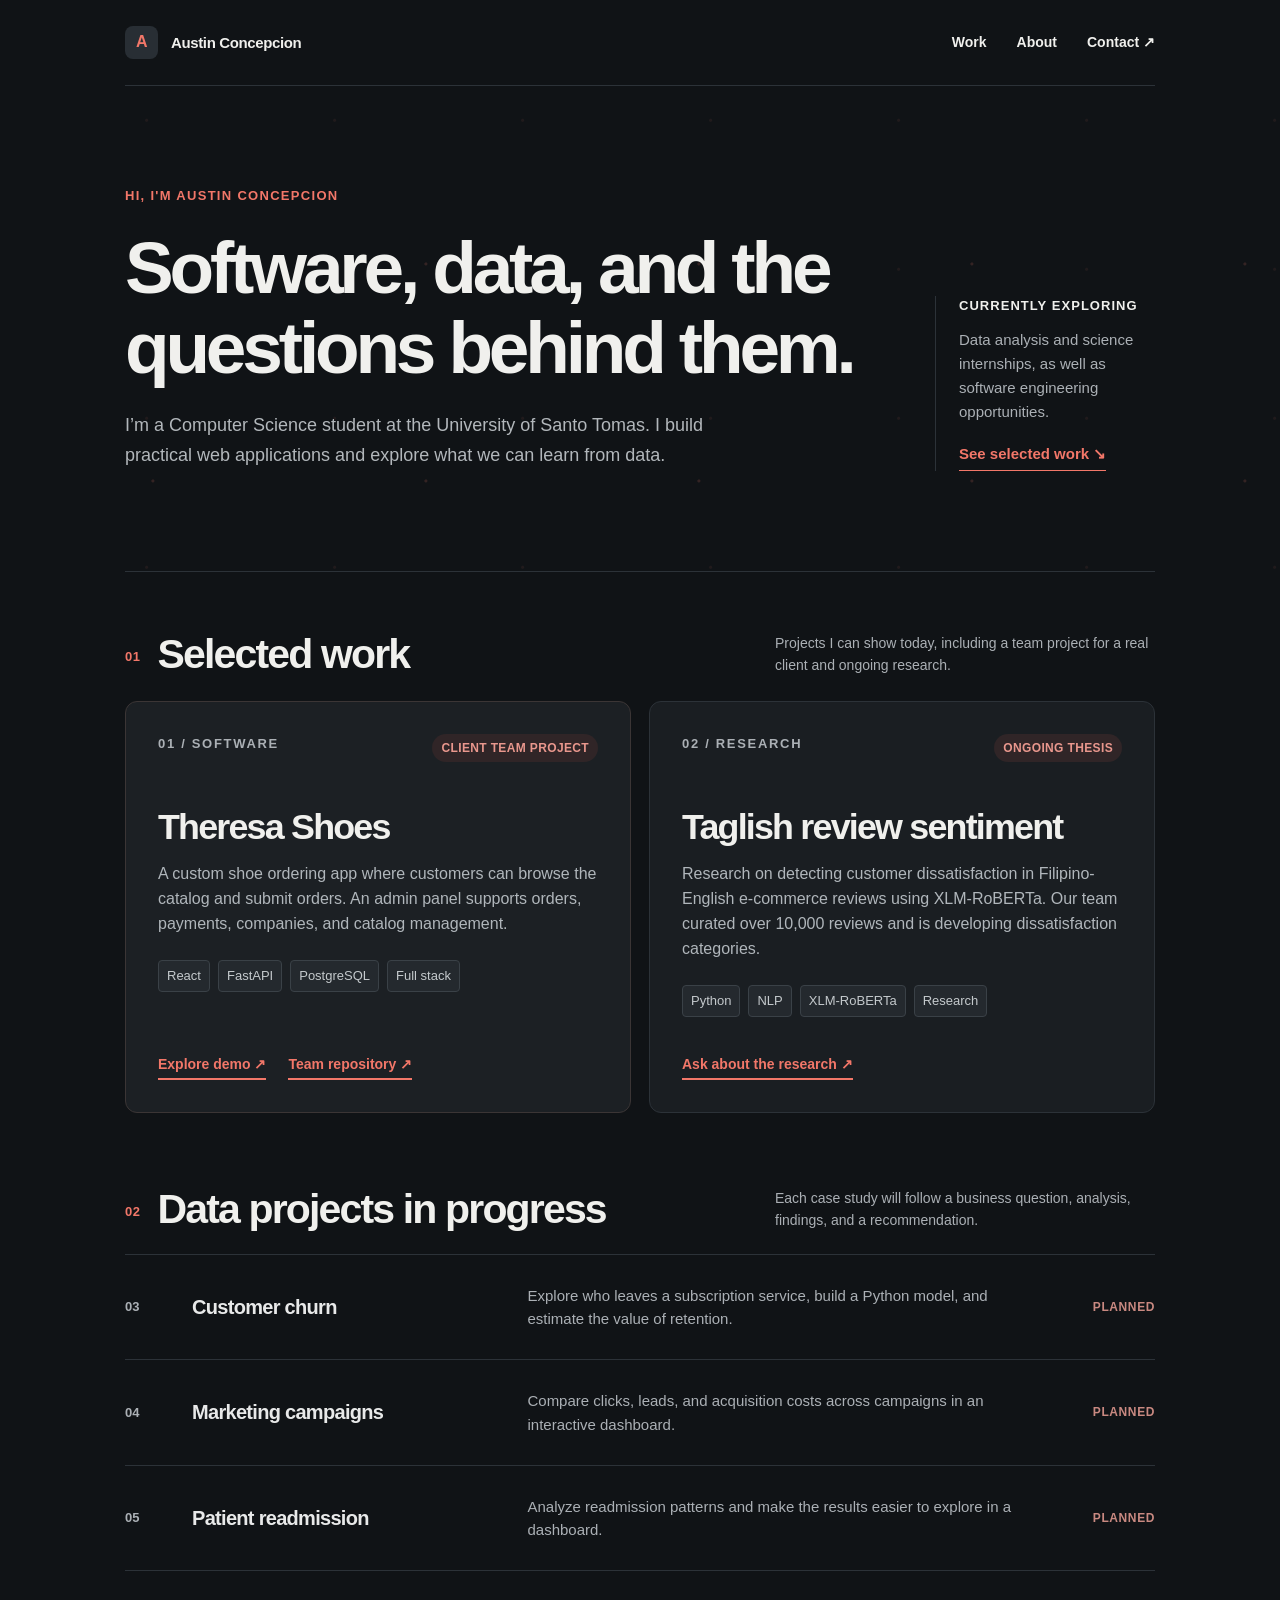
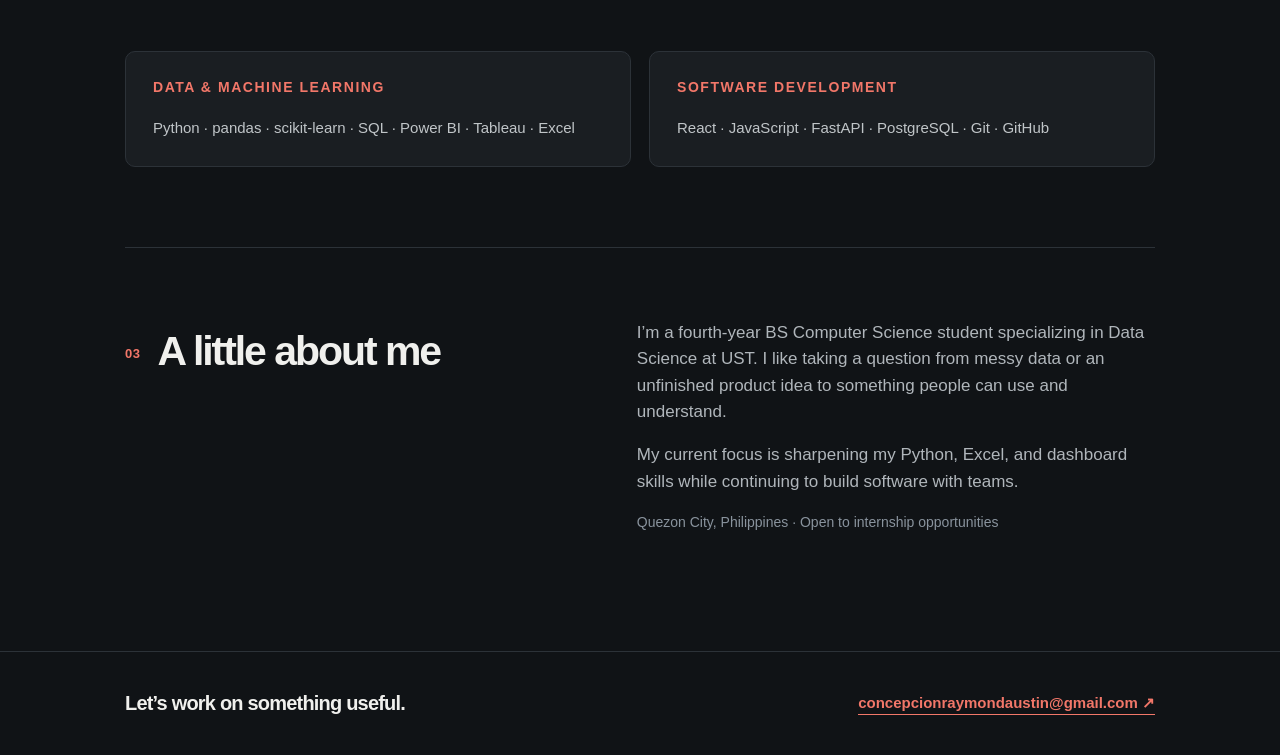
==== index.html @ d46bc43e "Add files via upload" ====
<!doctype html>
<html lang="en">
<head>
  <meta charset="utf-8">
  <meta name="viewport" content="width=device-width, initial-scale=1">
  <meta name="theme-color" content="#101316">
  <meta name="description" content="Austin Concepcion's portfolio: software engineering, machine learning, and data analysis projects.">
  <title>Austin Concepcion — Software & Data Portfolio</title>
  <link rel="icon" type="image/svg+xml" href="data:image/svg+xml,%3Csvg xmlns='http://www.w3.org/2000/svg' viewBox='0 0 64 64'%3E%3Crect width='64' height='64' rx='12' fill='%23101316'/%3E%3Ctext x='32' y='44' text-anchor='middle' font-family='Arial' font-size='37' font-weight='bold' fill='%23f27769'%3EA%3C/text%3E%3C/svg%3E">
  <style>
    :root{color-scheme:dark;--ink:#f0f0ed;--sub:#abb0b5;--line:#2c3238;--paper:#101316;--white:#1a1e22;--lime:#f27769;--blue:#f27769}
    *{box-sizing:border-box}
    html{scroll-behavior:smooth}
    body{margin:0;background:var(--paper);color:var(--ink);font:16px/1.55 Arial,Helvetica,sans-serif}
    a{color:inherit;text-decoration:none}
    a:focus-visible{outline:3px solid var(--blue);outline-offset:4px;border-radius:2px}
    .wrap{width:min(1030px,calc(100% - 48px));margin:auto}
    .nav{height:86px;display:flex;align-items:center;justify-content:space-between;gap:20px;border-bottom:1px solid var(--line)}
    .brand{display:flex;align-items:center;gap:13px;font-size:15px;font-weight:800;letter-spacing:-.025em}
    .mark{width:33px;height:33px;background:#282e34;color:var(--lime);display:grid;place-items:center;border-radius:8px;font-weight:800;font-size:16px}
    .navlinks{display:flex;align-items:center;gap:30px;font-size:14px;font-weight:700}
    .navlinks a:hover,.text-link:hover{color:var(--blue)}
    .hero{background:radial-gradient(circle at 78% 23%,rgba(242,119,105,.075) 0 1px,transparent 2px),radial-gradient(circle at 56% 82%,rgba(242,119,105,.16) 0 1px,transparent 2px),var(--paper);background-size:188px 149px,273px 217px,auto;color:var(--ink);overflow:hidden}
    .hero-grid{min-height:440px;padding:100px 0 100px;display:grid;grid-template-columns:minmax(0,1.6fr) minmax(220px,.4fr);align-items:end;gap:40px}
    .eyebrow{color:var(--blue);font-size:13px;font-weight:800;letter-spacing:.10em;text-transform:uppercase}
    h1{font-size:clamp(44px,6vw,73px);line-height:1.09;letter-spacing:-.057em;margin:22px 0 24px;max-width:780px}
    .hero p{color:#b2b7bb;max-width:620px;font-size:18px;line-height:1.65;margin:0}
    .hero-aside{border-left:1px solid var(--line);padding-left:23px;color:var(--sub);font-size:15px}
    .hero-aside strong{display:block;color:var(--ink);font-size:13px;text-transform:uppercase;letter-spacing:.08em;margin-bottom:12px}
    .hero-aside p{font-size:15px;line-height:1.6;color:var(--sub)}
    .hero-aside a{display:inline-block;margin-top:18px;padding-bottom:4px;border-bottom:1px solid var(--blue);color:var(--blue);font-weight:700}
    main{padding:60px 0 100px;border-top:1px solid var(--line)}
    .section-head{display:flex;justify-content:space-between;align-items:end;gap:24px;margin:0 0 24px}
    .section-head h2{font-size:clamp(29px,3.4vw,41px);letter-spacing:-.045em;line-height:1.1;margin:0}
    .section-head p{font-size:14px;color:var(--sub);margin:0;max-width:380px}
    .work-grid{display:grid;grid-template-columns:1fr 1fr;gap:18px}
    .card{background:var(--white);border:1px solid var(--line);border-radius:12px;padding:32px;display:flex;flex-direction:column;min-height:412px;transition:transform .2s ease,border-color .2s ease,box-shadow .2s ease}
    .card:hover{transform:translateY(-3px);border-color:#705052;box-shadow:0 15px 32px rgba(0,0,0,.18)}
    .card-top{display:flex;justify-content:space-between;align-items:start;gap:20px}
    .number{font-size:13px;color:var(--sub);font-weight:800;letter-spacing:.13em}
    .badge{font-size:12px;line-height:1.2;font-weight:700;letter-spacing:.03em;text-transform:uppercase;background:#302527;color:#e9978d;padding:7px 9px;border-radius:20px}
    .card h3{font-size:clamp(25px,2.8vw,37px);letter-spacing:-.05em;line-height:1.15;margin:45px 0 14px}
    .card p{color:#b0b6bb;margin:0;max-width:440px}
    .tags{display:flex;flex-wrap:wrap;gap:8px;margin:23px 0 29px}
    .tags span{font-size:13px;color:#c4c9cc;border:1px solid #3a4147;background:#24292e;border-radius:4px;padding:5px 8px}
    .actions{display:flex;gap:22px;flex-wrap:wrap;margin-top:auto;font-size:14px;font-weight:800}
    .actions a{border-bottom:2px solid var(--lime);color:var(--lime);padding-bottom:2px}
    .actions a:hover{color:var(--blue);border-color:var(--blue)}
    .card--feature{background:#1c2024;border-color:#3b3535}
    .card--feature p{color:#b0b6bb}.card--feature .badge{background:#302527;color:#e9978d}.card--feature .tags span{border-color:#3a4147;color:#c4c9cc}
    .pipeline{margin-top:74px}
    .pipeline .section-head{margin-bottom:22px}
    .pipeline-list{border-top:1px solid var(--line)}
    .pipeline-item{display:grid;grid-template-columns:45px minmax(200px,1fr) minmax(250px,1.6fr) 104px;gap:22px;align-items:center;padding:29px 0;border-bottom:1px solid var(--line)}
    .pipeline-item .idx{font-size:13px;color:var(--sub);font-weight:800}
    .pipeline-item h3{margin:0;font-size:20px;line-height:1.25;letter-spacing:-.035em}
    .pipeline-item p{margin:0;color:var(--sub);font-size:15px}
    .status{font-size:12px;letter-spacing:.05em;text-transform:uppercase;font-weight:800;color:#586374;text-align:right}
    .about{display:grid;grid-template-columns:1fr 1.2fr;gap:80px;padding:72px 0 0;margin-top:80px;border-top:1px solid var(--line)}
    .about h2{font-size:clamp(29px,3.4vw,41px);letter-spacing:-.05em;margin:0}
    .about p{margin:0 0 17px;color:#b0b6bb;font-size:17px}
    .about .minor{font-size:14px;color:#89939d}
    footer{background:var(--paper);color:var(--ink);padding:36px 0;border-top:1px solid var(--line)}
    .foot{display:flex;align-items:center;justify-content:space-between;gap:20px}
    .foot strong{font-size:20px;letter-spacing:-.04em}
    .foot a{color:var(--blue);font-size:15px;font-weight:700;border-bottom:1px solid currentColor}
    .section-head h2::before,.about h2::before{content:attr(data-number);display:inline-block;vertical-align:middle;margin-right:17px;color:var(--lime);font-size:13px;font-weight:800;letter-spacing:.04em}
    .pipeline-item h3{color:#e8e9e9}
    .status{color:#c98981}
    .skill-bands{display:grid;grid-template-columns:1fr 1fr;gap:18px;margin-top:80px}
    .skill-band{border:1px solid var(--line);background:var(--white);border-radius:10px;padding:25px 27px}
    .skill-band h3{font-size:14px;text-transform:uppercase;letter-spacing:.11em;color:var(--lime);margin:0 0 15px}
    .skill-band p{color:#c0c5c8;font-size:15px;line-height:1.8;margin:0}
    @media(max-width:780px){.hero-grid{grid-template-columns:1fr;gap:34px;padding:53px 0}.hero-aside{max-width:480px}.work-grid,.skill-bands{grid-template-columns:1fr}.card{min-height:330px}.pipeline-item{grid-template-columns:35px 1fr;gap:8px 13px}.pipeline-item p{grid-column:2}.status{grid-column:2;text-align:left;margin-top:5px}.about{grid-template-columns:1fr;gap:24px}.section-head{align-items:start;flex-direction:column;gap:8px}}
    @media(max-width:520px){.wrap{width:calc(100% - 32px)}.nav{height:68px}.navlinks{gap:15px}.navlinks a{font-size:13px}.navlinks a:first-child{display:none}.hero-grid{min-height:auto;padding:47px 0 55px}h1{font-size:clamp(43px,11vw,62px);margin:20px 0}.hero p{font-size:16px}.hero-aside{padding-left:15px}.card{padding:23px;min-height:360px}.card h3{margin-top:36px}.foot{align-items:start;flex-direction:column}.pipeline{margin-top:61px}.about{margin-top:57px;padding-top:57px}main{padding-top:57px;padding-bottom:72px}}
    @media(prefers-reduced-motion:reduce){html{scroll-behavior:auto}.card{transition:none}}
  </style>
</head>
<body>
  <header class="wrap nav">
    <a class="brand" href="#top" aria-label="Austin Concepcion, back to top"><span class="mark" aria-hidden="true">A</span> Austin Concepcion</a>
    <nav class="navlinks" aria-label="Main navigation"><a href="#work">Work</a><a href="#about">About</a><a href="mailto:concepcionraymondaustin@gmail.com">Contact ↗</a></nav>
  </header>
  <section class="hero" id="top">
    <div class="wrap hero-grid">
      <div><div class="eyebrow">Hi, I'm Austin Concepcion</div><h1>Software, data, and the questions behind them.</h1><p>I’m a Computer Science student at the University of Santo Tomas. I build practical web applications and explore what we can learn from data.</p></div>
      <div class="hero-aside"><strong>Currently exploring</strong><p>Data analysis and science internships, as well as software engineering opportunities.</p><a href="#work">See selected work ↘</a></div>
    </div>
  </section>
  <main class="wrap">
    <section id="work" aria-labelledby="work-title">
      <div class="section-head"><h2 id="work-title" data-number="01">Selected work</h2><p>Projects I can show today, including a team project for a real client and ongoing research.</p></div>
      <div class="work-grid">
        <article class="card card--feature">
          <div class="card-top"><span class="number">01 / SOFTWARE</span><span class="badge">Client team project</span></div>
          <h3>Theresa Shoes</h3><p>A custom shoe ordering app where customers can browse the catalog and submit orders. An admin panel supports orders, payments, companies, and catalog management.</p>
          <div class="tags"><span>React</span><span>FastAPI</span><span>PostgreSQL</span><span>Full stack</span></div>
          <div class="actions"><a href="https://web-kappa-two-18.vercel.app" target="_blank" rel="noopener noreferrer">Explore demo ↗</a><a href="https://github.com/Kyanqueso/theresa_shoes_app/tree/demo" target="_blank" rel="noopener noreferrer">Team repository ↗</a></div>
        </article>
        <article class="card">
          <div class="card-top"><span class="number">02 / RESEARCH</span><span class="badge">Ongoing thesis</span></div>
          <h3>Taglish review sentiment</h3><p>Research on detecting customer dissatisfaction in Filipino-English e-commerce reviews using XLM-RoBERTa. Our team curated over 10,000 reviews and is developing dissatisfaction categories.</p>
          <div class="tags"><span>Python</span><span>NLP</span><span>XLM-RoBERTa</span><span>Research</span></div>
          <div class="actions"><a href="mailto:concepcionraymondaustin@gmail.com?subject=Taglish%20thesis%20inquiry">Ask about the research ↗</a></div>
        </article>
      </div>
    </section>
    <section class="pipeline" aria-labelledby="pipeline-title">
      <div class="section-head"><h2 id="pipeline-title" data-number="02">Data projects in progress</h2><p>Each case study will follow a business question, analysis, findings, and a recommendation.</p></div>
      <div class="pipeline-list">
        <div class="pipeline-item"><span class="idx">03</span><h3>Customer churn</h3><p>Explore who leaves a subscription service, build a Python model, and estimate the value of retention.</p><span class="status">Planned</span></div>
        <div class="pipeline-item"><span class="idx">04</span><h3>Marketing campaigns</h3><p>Compare clicks, leads, and acquisition costs across campaigns in an interactive dashboard.</p><span class="status">Planned</span></div>
        <div class="pipeline-item"><span class="idx">05</span><h3>Patient readmission</h3><p>Analyze readmission patterns and make the results easier to explore in a dashboard.</p><span class="status">Planned</span></div>
      </div>
    </section>
    <section class="skill-bands" aria-label="Skills"><div class="skill-band"><h3>Data &amp; machine learning</h3><p>Python · pandas · scikit-learn · SQL · Power BI · Tableau · Excel</p></div><div class="skill-band"><h3>Software development</h3><p>React · JavaScript · FastAPI · PostgreSQL · Git · GitHub</p></div></section>
    <section class="about" id="about" aria-labelledby="about-title"><h2 id="about-title" data-number="03">A little about me</h2><div><p>I’m a fourth-year BS Computer Science student specializing in Data Science at UST. I like taking a question from messy data or an unfinished product idea to something people can use and understand.</p><p>My current focus is sharpening my Python, Excel, and dashboard skills while continuing to build software with teams.</p><p class="minor">Quezon City, Philippines · Open to internship opportunities</p></div></section>
  </main>
  <footer><div class="wrap foot"><strong>Let’s work on something useful.</strong><a href="mailto:concepcionraymondaustin@gmail.com">concepcionraymondaustin@gmail.com ↗</a></div></footer>
</body>
</html>
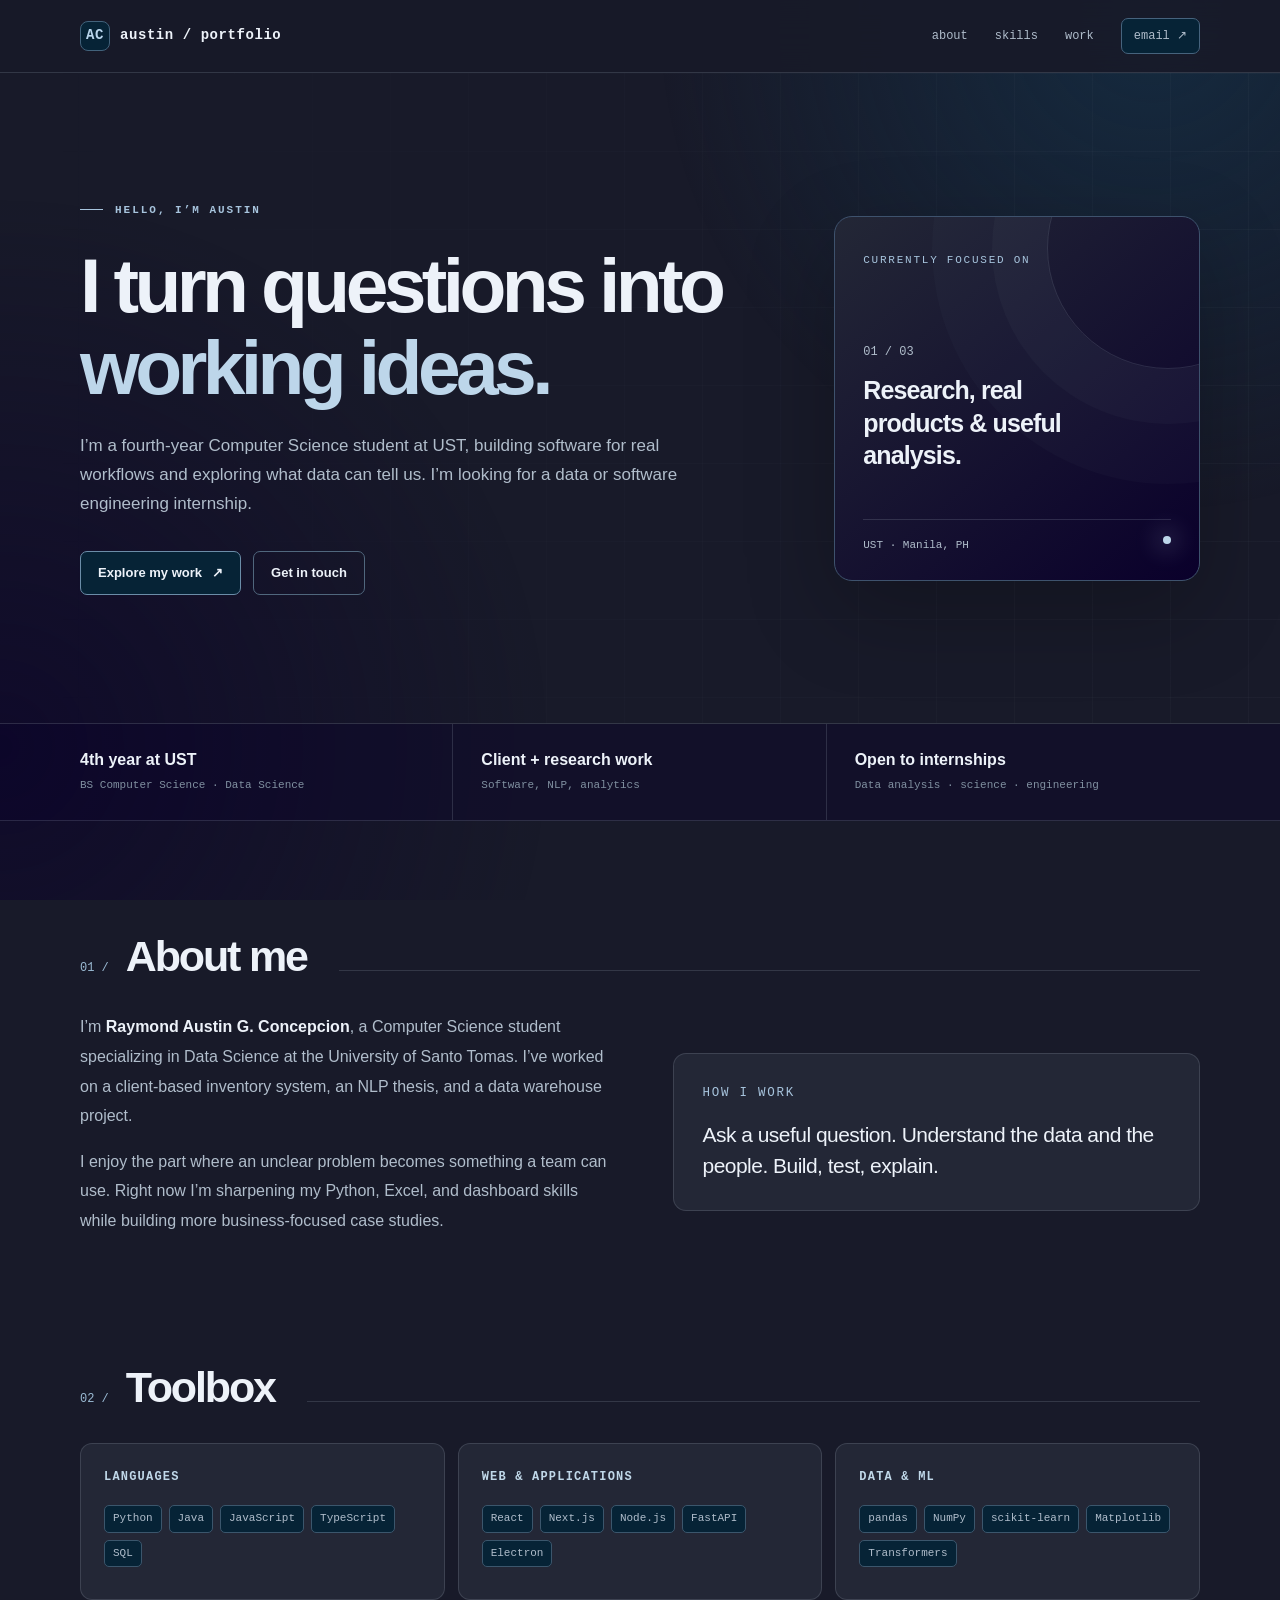
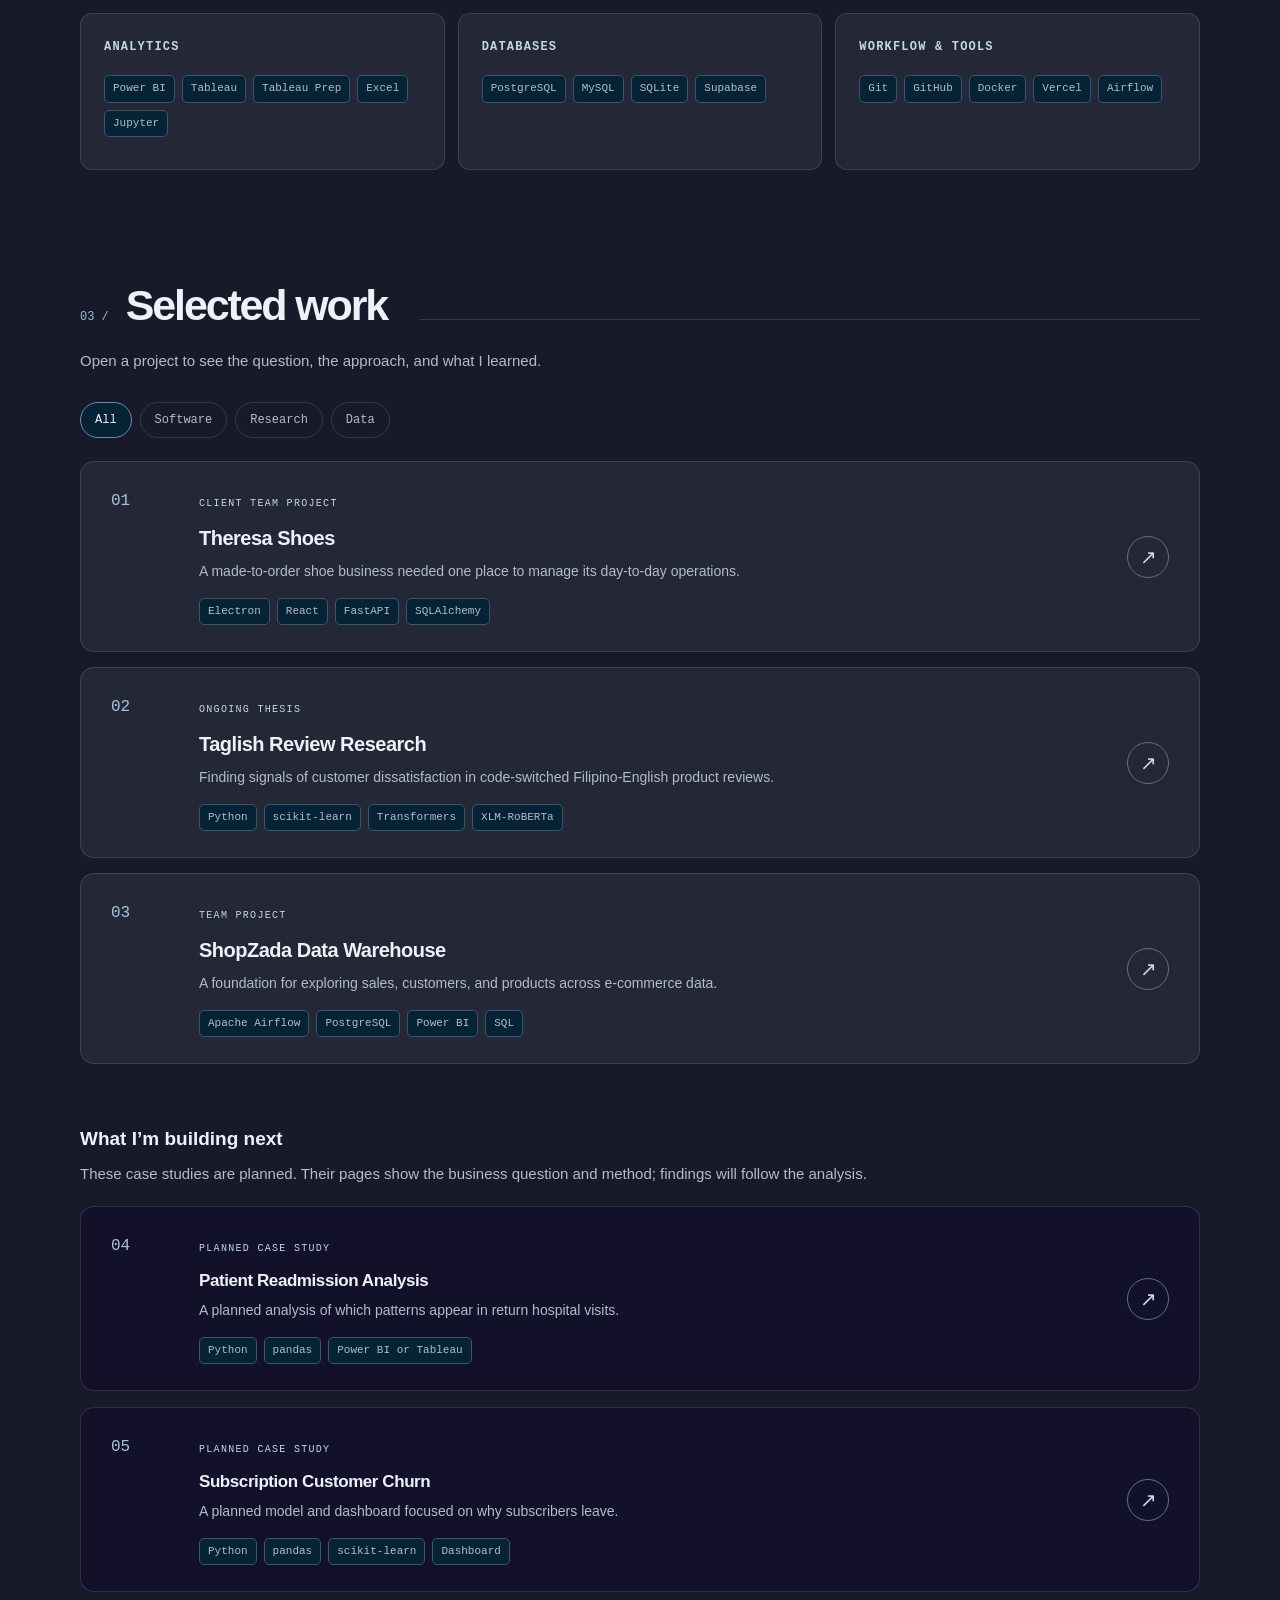
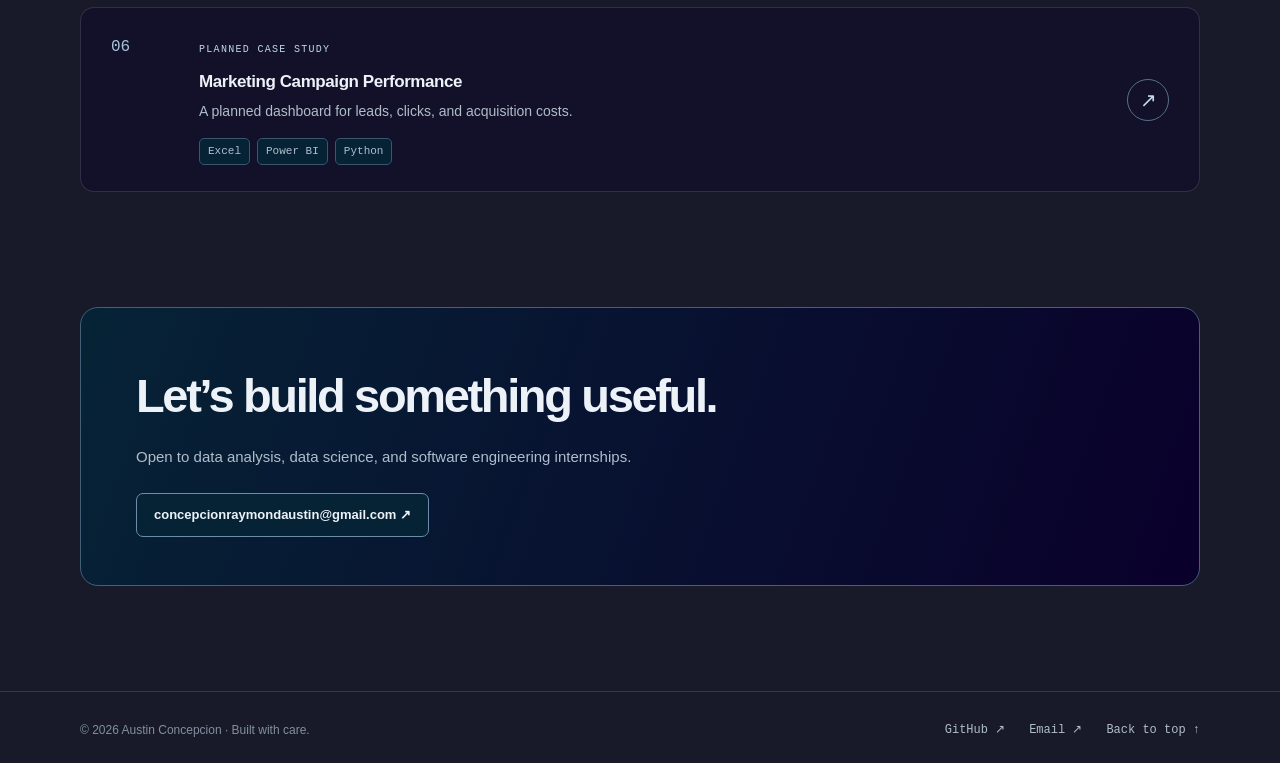
==== commit 337fd635: "Add files via upload Interactive portfolio - added changes" ====
--- a/index.html
+++ b/index.html
@@ -1,121 +1,4 @@
-<!doctype html>
-<html lang="en">
-<head>
-  <meta charset="utf-8">
-  <meta name="viewport" content="width=device-width, initial-scale=1">
-  <meta name="theme-color" content="#101316">
-  <meta name="description" content="Austin Concepcion's portfolio: software engineering, machine learning, and data analysis projects.">
-  <title>Austin Concepcion — Software & Data Portfolio</title>
-  <link rel="icon" type="image/svg+xml" href="data:image/svg+xml,%3Csvg xmlns='http://www.w3.org/2000/svg' viewBox='0 0 64 64'%3E%3Crect width='64' height='64' rx='12' fill='%23101316'/%3E%3Ctext x='32' y='44' text-anchor='middle' font-family='Arial' font-size='37' font-weight='bold' fill='%23f27769'%3EA%3C/text%3E%3C/svg%3E">
-  <style>
-    :root{color-scheme:dark;--ink:#f0f0ed;--sub:#abb0b5;--line:#2c3238;--paper:#101316;--white:#1a1e22;--lime:#f27769;--blue:#f27769}
-    *{box-sizing:border-box}
-    html{scroll-behavior:smooth}
-    body{margin:0;background:var(--paper);color:var(--ink);font:16px/1.55 Arial,Helvetica,sans-serif}
-    a{color:inherit;text-decoration:none}
-    a:focus-visible{outline:3px solid var(--blue);outline-offset:4px;border-radius:2px}
-    .wrap{width:min(1030px,calc(100% - 48px));margin:auto}
-    .nav{height:86px;display:flex;align-items:center;justify-content:space-between;gap:20px;border-bottom:1px solid var(--line)}
-    .brand{display:flex;align-items:center;gap:13px;font-size:15px;font-weight:800;letter-spacing:-.025em}
-    .mark{width:33px;height:33px;background:#282e34;color:var(--lime);display:grid;place-items:center;border-radius:8px;font-weight:800;font-size:16px}
-    .navlinks{display:flex;align-items:center;gap:30px;font-size:14px;font-weight:700}
-    .navlinks a:hover,.text-link:hover{color:var(--blue)}
-    .hero{background:radial-gradient(circle at 78% 23%,rgba(242,119,105,.075) 0 1px,transparent 2px),radial-gradient(circle at 56% 82%,rgba(242,119,105,.16) 0 1px,transparent 2px),var(--paper);background-size:188px 149px,273px 217px,auto;color:var(--ink);overflow:hidden}
-    .hero-grid{min-height:440px;padding:100px 0 100px;display:grid;grid-template-columns:minmax(0,1.6fr) minmax(220px,.4fr);align-items:end;gap:40px}
-    .eyebrow{color:var(--blue);font-size:13px;font-weight:800;letter-spacing:.10em;text-transform:uppercase}
-    h1{font-size:clamp(44px,6vw,73px);line-height:1.09;letter-spacing:-.057em;margin:22px 0 24px;max-width:780px}
-    .hero p{color:#b2b7bb;max-width:620px;font-size:18px;line-height:1.65;margin:0}
-    .hero-aside{border-left:1px solid var(--line);padding-left:23px;color:var(--sub);font-size:15px}
-    .hero-aside strong{display:block;color:var(--ink);font-size:13px;text-transform:uppercase;letter-spacing:.08em;margin-bottom:12px}
-    .hero-aside p{font-size:15px;line-height:1.6;color:var(--sub)}
-    .hero-aside a{display:inline-block;margin-top:18px;padding-bottom:4px;border-bottom:1px solid var(--blue);color:var(--blue);font-weight:700}
-    main{padding:60px 0 100px;border-top:1px solid var(--line)}
-    .section-head{display:flex;justify-content:space-between;align-items:end;gap:24px;margin:0 0 24px}
-    .section-head h2{font-size:clamp(29px,3.4vw,41px);letter-spacing:-.045em;line-height:1.1;margin:0}
-    .section-head p{font-size:14px;color:var(--sub);margin:0;max-width:380px}
-    .work-grid{display:grid;grid-template-columns:1fr 1fr;gap:18px}
-    .card{background:var(--white);border:1px solid var(--line);border-radius:12px;padding:32px;display:flex;flex-direction:column;min-height:412px;transition:transform .2s ease,border-color .2s ease,box-shadow .2s ease}
-    .card:hover{transform:translateY(-3px);border-color:#705052;box-shadow:0 15px 32px rgba(0,0,0,.18)}
-    .card-top{display:flex;justify-content:space-between;align-items:start;gap:20px}
-    .number{font-size:13px;color:var(--sub);font-weight:800;letter-spacing:.13em}
-    .badge{font-size:12px;line-height:1.2;font-weight:700;letter-spacing:.03em;text-transform:uppercase;background:#302527;color:#e9978d;padding:7px 9px;border-radius:20px}
-    .card h3{font-size:clamp(25px,2.8vw,37px);letter-spacing:-.05em;line-height:1.15;margin:45px 0 14px}
-    .card p{color:#b0b6bb;margin:0;max-width:440px}
-    .tags{display:flex;flex-wrap:wrap;gap:8px;margin:23px 0 29px}
-    .tags span{font-size:13px;color:#c4c9cc;border:1px solid #3a4147;background:#24292e;border-radius:4px;padding:5px 8px}
-    .actions{display:flex;gap:22px;flex-wrap:wrap;margin-top:auto;font-size:14px;font-weight:800}
-    .actions a{border-bottom:2px solid var(--lime);color:var(--lime);padding-bottom:2px}
-    .actions a:hover{color:var(--blue);border-color:var(--blue)}
-    .card--feature{background:#1c2024;border-color:#3b3535}
-    .card--feature p{color:#b0b6bb}.card--feature .badge{background:#302527;color:#e9978d}.card--feature .tags span{border-color:#3a4147;color:#c4c9cc}
-    .pipeline{margin-top:74px}
-    .pipeline .section-head{margin-bottom:22px}
-    .pipeline-list{border-top:1px solid var(--line)}
-    .pipeline-item{display:grid;grid-template-columns:45px minmax(200px,1fr) minmax(250px,1.6fr) 104px;gap:22px;align-items:center;padding:29px 0;border-bottom:1px solid var(--line)}
-    .pipeline-item .idx{font-size:13px;color:var(--sub);font-weight:800}
-    .pipeline-item h3{margin:0;font-size:20px;line-height:1.25;letter-spacing:-.035em}
-    .pipeline-item p{margin:0;color:var(--sub);font-size:15px}
-    .status{font-size:12px;letter-spacing:.05em;text-transform:uppercase;font-weight:800;color:#586374;text-align:right}
-    .about{display:grid;grid-template-columns:1fr 1.2fr;gap:80px;padding:72px 0 0;margin-top:80px;border-top:1px solid var(--line)}
-    .about h2{font-size:clamp(29px,3.4vw,41px);letter-spacing:-.05em;margin:0}
-    .about p{margin:0 0 17px;color:#b0b6bb;font-size:17px}
-    .about .minor{font-size:14px;color:#89939d}
-    footer{background:var(--paper);color:var(--ink);padding:36px 0;border-top:1px solid var(--line)}
-    .foot{display:flex;align-items:center;justify-content:space-between;gap:20px}
-    .foot strong{font-size:20px;letter-spacing:-.04em}
-    .foot a{color:var(--blue);font-size:15px;font-weight:700;border-bottom:1px solid currentColor}
-    .section-head h2::before,.about h2::before{content:attr(data-number);display:inline-block;vertical-align:middle;margin-right:17px;color:var(--lime);font-size:13px;font-weight:800;letter-spacing:.04em}
-    .pipeline-item h3{color:#e8e9e9}
-    .status{color:#c98981}
-    .skill-bands{display:grid;grid-template-columns:1fr 1fr;gap:18px;margin-top:80px}
-    .skill-band{border:1px solid var(--line);background:var(--white);border-radius:10px;padding:25px 27px}
-    .skill-band h3{font-size:14px;text-transform:uppercase;letter-spacing:.11em;color:var(--lime);margin:0 0 15px}
-    .skill-band p{color:#c0c5c8;font-size:15px;line-height:1.8;margin:0}
-    @media(max-width:780px){.hero-grid{grid-template-columns:1fr;gap:34px;padding:53px 0}.hero-aside{max-width:480px}.work-grid,.skill-bands{grid-template-columns:1fr}.card{min-height:330px}.pipeline-item{grid-template-columns:35px 1fr;gap:8px 13px}.pipeline-item p{grid-column:2}.status{grid-column:2;text-align:left;margin-top:5px}.about{grid-template-columns:1fr;gap:24px}.section-head{align-items:start;flex-direction:column;gap:8px}}
-    @media(max-width:520px){.wrap{width:calc(100% - 32px)}.nav{height:68px}.navlinks{gap:15px}.navlinks a{font-size:13px}.navlinks a:first-child{display:none}.hero-grid{min-height:auto;padding:47px 0 55px}h1{font-size:clamp(43px,11vw,62px);margin:20px 0}.hero p{font-size:16px}.hero-aside{padding-left:15px}.card{padding:23px;min-height:360px}.card h3{margin-top:36px}.foot{align-items:start;flex-direction:column}.pipeline{margin-top:61px}.about{margin-top:57px;padding-top:57px}main{padding-top:57px;padding-bottom:72px}}
-    @media(prefers-reduced-motion:reduce){html{scroll-behavior:auto}.card{transition:none}}
-  </style>
-</head>
-<body>
-  <header class="wrap nav">
-    <a class="brand" href="#top" aria-label="Austin Concepcion, back to top"><span class="mark" aria-hidden="true">A</span> Austin Concepcion</a>
-    <nav class="navlinks" aria-label="Main navigation"><a href="#work">Work</a><a href="#about">About</a><a href="mailto:concepcionraymondaustin@gmail.com">Contact ↗</a></nav>
-  </header>
-  <section class="hero" id="top">
-    <div class="wrap hero-grid">
-      <div><div class="eyebrow">Hi, I'm Austin Concepcion</div><h1>Software, data, and the questions behind them.</h1><p>I’m a Computer Science student at the University of Santo Tomas. I build practical web applications and explore what we can learn from data.</p></div>
-      <div class="hero-aside"><strong>Currently exploring</strong><p>Data analysis and science internships, as well as software engineering opportunities.</p><a href="#work">See selected work ↘</a></div>
-    </div>
-  </section>
-  <main class="wrap">
-    <section id="work" aria-labelledby="work-title">
-      <div class="section-head"><h2 id="work-title" data-number="01">Selected work</h2><p>Projects I can show today, including a team project for a real client and ongoing research.</p></div>
-      <div class="work-grid">
-        <article class="card card--feature">
-          <div class="card-top"><span class="number">01 / SOFTWARE</span><span class="badge">Client team project</span></div>
-          <h3>Theresa Shoes</h3><p>A custom shoe ordering app where customers can browse the catalog and submit orders. An admin panel supports orders, payments, companies, and catalog management.</p>
-          <div class="tags"><span>React</span><span>FastAPI</span><span>PostgreSQL</span><span>Full stack</span></div>
-          <div class="actions"><a href="https://web-kappa-two-18.vercel.app" target="_blank" rel="noopener noreferrer">Explore demo ↗</a><a href="https://github.com/Kyanqueso/theresa_shoes_app/tree/demo" target="_blank" rel="noopener noreferrer">Team repository ↗</a></div>
-        </article>
-        <article class="card">
-          <div class="card-top"><span class="number">02 / RESEARCH</span><span class="badge">Ongoing thesis</span></div>
-          <h3>Taglish review sentiment</h3><p>Research on detecting customer dissatisfaction in Filipino-English e-commerce reviews using XLM-RoBERTa. Our team curated over 10,000 reviews and is developing dissatisfaction categories.</p>
-          <div class="tags"><span>Python</span><span>NLP</span><span>XLM-RoBERTa</span><span>Research</span></div>
-          <div class="actions"><a href="mailto:concepcionraymondaustin@gmail.com?subject=Taglish%20thesis%20inquiry">Ask about the research ↗</a></div>
-        </article>
-      </div>
-    </section>
-    <section class="pipeline" aria-labelledby="pipeline-title">
-      <div class="section-head"><h2 id="pipeline-title" data-number="02">Data projects in progress</h2><p>Each case study will follow a business question, analysis, findings, and a recommendation.</p></div>
-      <div class="pipeline-list">
-        <div class="pipeline-item"><span class="idx">03</span><h3>Customer churn</h3><p>Explore who leaves a subscription service, build a Python model, and estimate the value of retention.</p><span class="status">Planned</span></div>
-        <div class="pipeline-item"><span class="idx">04</span><h3>Marketing campaigns</h3><p>Compare clicks, leads, and acquisition costs across campaigns in an interactive dashboard.</p><span class="status">Planned</span></div>
-        <div class="pipeline-item"><span class="idx">05</span><h3>Patient readmission</h3><p>Analyze readmission patterns and make the results easier to explore in a dashboard.</p><span class="status">Planned</span></div>
-      </div>
-    </section>
-    <section class="skill-bands" aria-label="Skills"><div class="skill-band"><h3>Data &amp; machine learning</h3><p>Python · pandas · scikit-learn · SQL · Power BI · Tableau · Excel</p></div><div class="skill-band"><h3>Software development</h3><p>React · JavaScript · FastAPI · PostgreSQL · Git · GitHub</p></div></section>
-    <section class="about" id="about" aria-labelledby="about-title"><h2 id="about-title" data-number="03">A little about me</h2><div><p>I’m a fourth-year BS Computer Science student specializing in Data Science at UST. I like taking a question from messy data or an unfinished product idea to something people can use and understand.</p><p>My current focus is sharpening my Python, Excel, and dashboard skills while continuing to build software with teams.</p><p class="minor">Quezon City, Philippines · Open to internship opportunities</p></div></section>
-  </main>
-  <footer><div class="wrap foot"><strong>Let’s work on something useful.</strong><a href="mailto:concepcionraymondaustin@gmail.com">concepcionraymondaustin@gmail.com ↗</a></div></footer>
-</body>
-</html>
+<!doctype html><html lang="en"><head><meta charset="utf-8"><meta name="viewport" content="width=device-width, initial-scale=1"><meta name="theme-color" content="#181a29"><meta name="description" content="Portfolio — Austin Concepcion portfolio"><title>Portfolio | Austin Concepcion</title><link rel="stylesheet" href="styles.css"><script src="script.js" defer></script></head><body><header class="topbar"><nav class="wrap nav" aria-label="Main navigation"><a class="brand mono" href="index.html"><span class="brand-icon">AC</span>austin / portfolio</a><div class="nav-links mono"><a href="index.html#about">about</a><a href="index.html#skills">skills</a><a href="index.html#projects">work</a><a class="nav-cta" href="mailto:concepcionraymondaustin@gmail.com">email ↗</a></div></nav></header><main id="top"><section class="hero"><div class="wrap hero-grid"><div class="reveal"><p class="eyebrow mono">Hello, I’m Austin</p><h1>I turn questions into <span>working ideas.</span></h1><p class="hero-copy">I’m a fourth-year Computer Science student at UST, building software for real workflows and exploring what data can tell us. I’m looking for a data or software engineering internship.</p><div class="hero-buttons"><a class="button primary" href="#projects">Explore my work <span aria-hidden="true">↗</span></a><a class="button" href="mailto:concepcionraymondaustin@gmail.com">Get in touch</a></div></div><div class="focus-board reveal" aria-label="Current focus"><span class="board-label mono">Currently focused on</span><div class="board-center"><p class="mono">01 / 03</p><strong>Research, real products &amp; useful analysis.</strong></div><div class="board-bottom mono"><span>UST · Manila, PH</span><span class="orbit-dot" aria-hidden="true"></span></div></div></div></section><div class="quick-strip"><div class="wrap quick-grid"><div class="quick-item"><strong>4th year at UST</strong><span class="mono">BS Computer Science · Data Science</span></div><div class="quick-item"><strong>Client + research work</strong><span class="mono">Software, NLP, analytics</span></div><div class="quick-item"><strong>Open to internships</strong><span class="mono">Data analysis · science · engineering</span></div></div></div>
+<div class="wrap"><section class="section" id="about"><div class="section-heading"><span class="num mono">01 /</span><h2>About me</h2><span class="line"></span></div><div class="about-grid"><div class="reveal"><p>I’m <strong>Raymond Austin G. Concepcion</strong>, a Computer Science student specializing in Data Science at the University of Santo Tomas. I’ve worked on a client-based inventory system, an NLP thesis, and a data warehouse project.</p><p>I enjoy the part where an unclear problem becomes something a team can use. Right now I’m sharpening my Python, Excel, and dashboard skills while building more business-focused case studies.</p></div><div class="about-quote reveal"><small class="mono">How I work</small><p>Ask a useful question. Understand the data and the people. Build, test, explain.</p></div></div></section>
+<section class="section" id="skills"><div class="section-heading"><span class="num mono">02 /</span><h2>Toolbox</h2><span class="line"></span></div><div class="skills-grid"><div class="skill-card reveal"><h3 class="mono">Languages</h3><div class="chips"><span>Python</span><span>Java</span><span>JavaScript</span><span>TypeScript</span><span>SQL</span></div></div><div class="skill-card reveal"><h3 class="mono">Web &amp; applications</h3><div class="chips"><span>React</span><span>Next.js</span><span>Node.js</span><span>FastAPI</span><span>Electron</span></div></div><div class="skill-card reveal"><h3 class="mono">Data &amp; ML</h3><div class="chips"><span>pandas</span><span>NumPy</span><span>scikit-learn</span><span>Matplotlib</span><span>Transformers</span></div></div><div class="skill-card reveal"><h3 class="mono">Analytics</h3><div class="chips"><span>Power BI</span><span>Tableau</span><span>Tableau Prep</span><span>Excel</span><span>Jupyter</span></div></div><div class="skill-card reveal"><h3 class="mono">Databases</h3><div class="chips"><span>PostgreSQL</span><span>MySQL</span><span>SQLite</span><span>Supabase</span></div></div><div class="skill-card reveal"><h3 class="mono">Workflow &amp; tools</h3><div class="chips"><span>Git</span><span>GitHub</span><span>Docker</span><span>Vercel</span><span>Airflow</span></div></div></div></section>
+<section class="section" id="projects"><div class="section-heading"><span class="num mono">03 /</span><h2>Selected work</h2><span class="line"></span></div><p class="section-intro">Open a project to see the question, the approach, and what I learned.</p><div class="filters mono" role="group" aria-label="Filter selected projects"><button class="filter" data-filter="all" aria-pressed="true">All</button><button class="filter" data-filter="software" aria-pressed="false">Software</button><button class="filter" data-filter="research" aria-pressed="false">Research</button><button class="filter" data-filter="data" aria-pressed="false">Data</button></div><div class="project-list"><a class="project-card reveal" data-category="software" href="theresa-shoes.html" aria-label="Read about Theresa Shoes"><span class="index mono">01</span><div><span class="status mono">Client team project</span><h3>Theresa Shoes</h3><p>A made-to-order shoe business needed one place to manage its day-to-day operations.</p><div class="chips"><span>Electron</span><span>React</span><span>FastAPI</span><span>SQLAlchemy</span></div></div><span class="arrow" aria-hidden="true">↗</span></a><a class="project-card reveal" data-category="research" href="taglish-reviews.html" aria-label="Read about Taglish Review Research"><span class="index mono">02</span><div><span class="status mono">Ongoing thesis</span><h3>Taglish Review Research</h3><p>Finding signals of customer dissatisfaction in code-switched Filipino-English product reviews.</p><div class="chips"><span>Python</span><span>scikit-learn</span><span>Transformers</span><span>XLM-RoBERTa</span></div></div><span class="arrow" aria-hidden="true">↗</span></a><a class="project-card reveal" data-category="data" href="shopzada.html" aria-label="Read about ShopZada Data Warehouse"><span class="index mono">03</span><div><span class="status mono">Team project</span><h3>ShopZada Data Warehouse</h3><p>A foundation for exploring sales, customers, and products across e-commerce data.</p><div class="chips"><span>Apache Airflow</span><span>PostgreSQL</span><span>Power BI</span><span>SQL</span></div></div><span class="arrow" aria-hidden="true">↗</span></a></div><div class="roadmap"><h3>What I’m building next</h3><p>These case studies are planned. Their pages show the business question and method; findings will follow the analysis.</p><div class="project-list"><a class="project-card reveal" data-category="data" href="patient-readmission.html" aria-label="Read about Patient Readmission Analysis"><span class="index mono">04</span><div><span class="status mono">Planned case study</span><h3>Patient Readmission Analysis</h3><p>A planned analysis of which patterns appear in return hospital visits.</p><div class="chips"><span>Python</span><span>pandas</span><span>Power BI or Tableau</span></div></div><span class="arrow" aria-hidden="true">↗</span></a><a class="project-card reveal" data-category="data" href="customer-churn.html" aria-label="Read about Subscription Customer Churn"><span class="index mono">05</span><div><span class="status mono">Planned case study</span><h3>Subscription Customer Churn</h3><p>A planned model and dashboard focused on why subscribers leave.</p><div class="chips"><span>Python</span><span>pandas</span><span>scikit-learn</span><span>Dashboard</span></div></div><span class="arrow" aria-hidden="true">↗</span></a><a class="project-card reveal" data-category="data" href="marketing-campaigns.html" aria-label="Read about Marketing Campaign Performance"><span class="index mono">06</span><div><span class="status mono">Planned case study</span><h3>Marketing Campaign Performance</h3><p>A planned dashboard for leads, clicks, and acquisition costs.</p><div class="chips"><span>Excel</span><span>Power BI</span><span>Python</span></div></div><span class="arrow" aria-hidden="true">↗</span></a></div></div></section><section class="contact reveal" id="contact"><h2>Let’s build something useful.</h2><p>Open to data analysis, data science, and software engineering internships.</p><a class="button primary" href="mailto:concepcionraymondaustin@gmail.com">concepcionraymondaustin@gmail.com ↗</a></section></div></main><footer class="footer"><div class="wrap"><span>© 2026 Austin Concepcion · Built with care.</span><div class="socials mono"><a href="https://github.com/Craezyyy" target="_blank" rel="noopener noreferrer">GitHub ↗</a><a href="mailto:concepcionraymondaustin@gmail.com">Email ↗</a><a href="index.html#top">Back to top ↑</a></div></div></footer></body></html>
--- a/styles.css
+++ b/styles.css
@@ -0,0 +1,10 @@
+:root{color-scheme:dark;--ink:#0a002b;--base:#181a29;--panel:#232736;--sea:#062336;--blue:#13334b;--text:#edf2f9;--muted:#b0bdcb;--faint:#8190a1;--line:rgba(176,189,203,.18)}
+*{box-sizing:border-box}html{scroll-behavior:smooth}body{margin:0;background:var(--base);color:var(--text);font:15px/1.7 Inter,Arial,Helvetica,sans-serif}body::before{content:"";position:fixed;z-index:-1;inset:0;background:radial-gradient(circle at 90% 2%,rgba(19,51,75,.65),transparent 34%),radial-gradient(circle at 0% 83%,rgba(10,0,43,.6),transparent 37%);pointer-events:none}a{color:inherit;text-decoration:none}button{font:inherit}a:focus-visible,button:focus-visible{outline:2px solid #b9d5ec;outline-offset:4px}::selection{background:#13334b;color:white}.wrap{width:min(1120px,calc(100% - 52px));margin:auto}.mono{font-family:ui-monospace,SFMono-Regular,Consolas,monospace}.topbar{position:sticky;top:0;z-index:10;background:rgba(24,26,41,.90);backdrop-filter:blur(18px);border-bottom:1px solid var(--line)}.nav{min-height:72px;display:flex;align-items:center;justify-content:space-between;gap:24px}.brand{display:flex;align-items:center;gap:10px;font-size:14px;letter-spacing:.04em;font-weight:700}.brand-icon{height:30px;width:30px;border-radius:8px;display:grid;place-items:center;background:var(--sea);border:1px solid #42627b;color:#b9d5ec}.nav-links{display:flex;align-items:center;gap:27px;color:var(--muted);font-size:12px}.nav-links a:hover,.socials a:hover{color:#fff}.nav-cta{border:1px solid #46637d;border-radius:7px;padding:7px 12px;background:var(--sea)}
+.hero{position:relative;overflow:hidden;border-bottom:1px solid var(--line)}.hero::after{content:"";position:absolute;z-index:-1;inset:0;background-image:linear-gradient(rgba(176,189,203,.04) 1px,transparent 1px),linear-gradient(90deg,rgba(176,189,203,.04) 1px,transparent 1px);background-size:78px 78px;mask-image:linear-gradient(90deg,transparent,#000)}.hero-grid{min-height:650px;display:grid;grid-template-columns:minmax(0,1.3fr) minmax(300px,.7fr);gap:75px;align-items:center;padding:104px 0}.eyebrow{color:#a7c4dd;text-transform:uppercase;font-size:11px;letter-spacing:.18em;font-weight:700;margin:0 0 24px}.eyebrow::before{content:"";display:inline-block;width:23px;height:1px;background:#a7c4dd;vertical-align:middle;margin-right:12px}h1{font-size:clamp(48px,6vw,80px);line-height:1.08;letter-spacing:-.06em;margin:0 0 23px;max-width:800px}h1 span{color:#bdd6ea}.hero-copy{max-width:600px;color:var(--muted);font-size:17px;margin:0}.hero-buttons,.detail-actions{display:flex;flex-wrap:wrap;gap:12px;margin-top:32px}.button{display:inline-flex;align-items:center;gap:10px;justify-content:center;min-height:44px;padding:10px 17px;border:1px solid #50677d;border-radius:7px;background:transparent;color:var(--text);font-size:13px;font-weight:700;transition:transform .2s,background .2s,border-color .2s}.button:hover{transform:translateY(-3px);background:var(--panel);border-color:#89aac3}.button.primary{background:var(--sea);border-color:#6b8da8}.button.primary:hover{background:var(--blue)}.focus-board{position:relative;min-height:365px;transition:transform .25s ease,box-shadow .25s ease;border:1px solid #3e526d;border-radius:18px;background:linear-gradient(140deg,#232736,#0a002b);box-shadow:0 30px 90px rgba(0,0,0,.23);padding:28px;overflow:hidden}.focus-board::before{content:"";position:absolute;width:240px;height:240px;border:1px solid rgba(176,189,203,.16);border-radius:50%;right:-90px;top:-90px;box-shadow:0 0 0 55px rgba(176,189,203,.035),0 0 0 115px rgba(176,189,203,.025)}.board-label{position:relative;color:#a7c4dd;font-size:11px;letter-spacing:.16em;text-transform:uppercase}.board-center{position:relative;margin-top:72px}.board-center p{font-size:12px;color:var(--muted);margin:0 0 12px}.board-center strong{display:block;font-size:25px;line-height:1.3;letter-spacing:-.035em;max-width:220px}.board-bottom{position:absolute;bottom:25px;left:28px;right:28px;display:flex;justify-content:space-between;border-top:1px solid var(--line);padding-top:16px;color:var(--muted);font-size:11px}.orbit-dot{width:8px;height:8px;border-radius:50%;background:#bdd6ea;box-shadow:0 0 25px 7px rgba(189,214,234,.2)}
+.quick-strip{border-bottom:1px solid var(--line);background:rgba(10,0,43,.35)}.quick-grid{display:grid;grid-template-columns:repeat(3,1fr)}.quick-item{padding:25px 28px;border-right:1px solid var(--line)}.quick-item:first-child{padding-left:0}.quick-item:last-child{border-right:0}.quick-item strong{display:block;font-size:16px;line-height:1.4}.quick-item span{display:block;font-size:11px;color:var(--faint);margin-top:5px}
+.section{padding-top:112px;scroll-margin-top:80px}.section-heading{display:flex;align-items:baseline;gap:17px;margin-bottom:32px}.section-heading .num{color:#9bbbd4;font-size:12px}.section-heading h2{font-size:clamp(29px,3.5vw,43px);letter-spacing:-.05em;margin:0;line-height:1.1}.section-heading .line{height:1px;background:var(--line);flex:1;margin-left:15px}.about-grid{display:grid;grid-template-columns:1fr 1fr;gap:65px}.about-grid p{font-size:16px;color:var(--muted);line-height:1.85;margin:0 0 16px}.about-grid strong{color:var(--text)}.about-quote{padding:29px;border:1px solid var(--line);background:var(--panel);border-radius:13px;align-self:center}.about-quote small{display:block;color:#a7c4dd;letter-spacing:.14em;text-transform:uppercase;margin-bottom:16px}.about-quote p{font-size:21px;line-height:1.45;letter-spacing:-.025em;color:var(--text);margin:0}.skills-grid{display:grid;grid-template-columns:repeat(3,1fr);gap:13px}.skill-card{padding:23px;border:1px solid var(--line);border-radius:12px;background:var(--panel);min-height:157px;transition:transform .25s,border-color .25s}.skill-card:hover{transform:translateY(-5px);border-color:#6b8da8}.skill-card h3{font-size:12px;color:#c0d8e9;letter-spacing:.10em;text-transform:uppercase;margin:0 0 18px}.chips{display:flex;flex-wrap:wrap;gap:7px}.chips span{font:11px/1.4 ui-monospace,Consolas,monospace;color:var(--muted);background:var(--sea);border:1px solid #3b566c;border-radius:5px;padding:5px 8px}
+.section-intro{margin:-13px 0 28px;color:var(--muted)}.filters{display:flex;flex-wrap:wrap;gap:8px;margin-bottom:23px}.filter{border:1px solid var(--line);border-radius:100px;background:transparent;color:var(--muted);padding:7px 14px;font-size:12px;cursor:pointer}.filter:hover,.filter[aria-pressed="true"]{background:var(--sea);color:var(--text);border-color:#6b8da8}.project-list{display:grid;gap:15px}.project-card{position:relative;display:grid;grid-template-columns:65px 1fr auto;gap:23px;align-items:center;border:1px solid var(--line);border-radius:14px;background:var(--panel);padding:26px 30px;transition:border-color .2s,box-shadow .2s,transform .2s;will-change:transform}.project-card:hover{border-color:#7795ac;box-shadow:0 18px 50px rgba(10,0,43,.28)}.project-card .index{font-size:16px;color:#a7c4dd;align-self:start}.project-card h3{font-size:20px;line-height:1.35;letter-spacing:-.025em;margin:0 0 8px}.project-card p{margin:0 0 14px;color:var(--muted);font-size:14px;max-width:730px}.project-card .arrow{width:42px;height:42px;border:1px solid #58718b;border-radius:50%;display:grid;place-items:center;color:#c4d9e9;font-size:20px;transition:transform .2s,background .2s}.project-card:hover .arrow{transform:translate(3px,-3px);background:var(--sea)}.project-card[hidden]{display:none}.status{display:inline-block;margin-bottom:13px;color:#c0d8e9;font-size:10px;letter-spacing:.13em;text-transform:uppercase}.roadmap{margin-top:58px}.roadmap h3{font-size:19px;margin:0 0 6px}.roadmap>p{color:var(--muted);margin:0 0 20px}.roadmap .project-card{background:rgba(10,0,43,.34)}.roadmap .project-card h3{font-size:17px}.contact{margin:115px 0 105px;background:linear-gradient(110deg,#062336,#0a002b);border:1px solid #455f78;border-radius:18px;padding:48px 55px}.contact h2{font-size:clamp(30px,4vw,47px);letter-spacing:-.05em;margin:0 0 8px}.contact p{color:var(--muted);margin:0 0 24px}.footer{border-top:1px solid var(--line);color:var(--faint);padding:28px 0;font-size:12px}.footer .wrap{display:flex;justify-content:space-between;gap:20px;flex-wrap:wrap}.socials{display:flex;gap:24px;color:var(--muted)}
+.detail-hero{padding:83px 0 67px;border-bottom:1px solid var(--line);background:linear-gradient(125deg,#0a002b,#181a29 60%,#062336)}.back{display:inline-block;color:var(--muted);font-size:12px;margin-bottom:38px}.back:hover{color:var(--text)}.detail-hero h1{font-size:clamp(40px,5vw,67px);max-width:850px;margin-bottom:18px}.detail-hero .summary{font-size:17px;color:var(--muted);max-width:750px;margin:0}.detail-hero .chips{margin-top:25px}.detail-main{padding:55px 0 100px}.visual-panel{min-height:340px;border:1px solid #4a637a;border-radius:16px;background:linear-gradient(130deg,#062336,#232736 52%,#0a002b);padding:38px;display:flex;flex-direction:column;justify-content:space-between;overflow:hidden;position:relative}.visual-panel::after{content:"";width:300px;height:300px;border:1px solid rgba(225,236,247,.18);border-radius:50%;position:absolute;right:10%;top:-95px;box-shadow:0 0 0 75px rgba(225,236,247,.025),0 0 0 150px rgba(225,236,247,.025)}.visual-panel small{position:relative;z-index:1;font-size:11px;letter-spacing:.16em;color:#c0d8e9;text-transform:uppercase}.visual-panel strong{position:relative;z-index:1;font-size:clamp(30px,5vw,55px);line-height:1.15;letter-spacing:-.05em;max-width:650px}.visual-panel .flow{position:relative;z-index:1;display:flex;flex-wrap:wrap;gap:10px}.flow span{padding:8px 13px;border:1px solid #7793ab;background:rgba(10,0,43,.5);border-radius:6px;font-size:12px}.detail-columns{display:grid;grid-template-columns:1.3fr .7fr;gap:50px;margin-top:55px}.detail-columns h2{font-size:24px;letter-spacing:-.03em;margin:0 0 17px}.detail-columns p{color:var(--muted);line-height:1.85;margin:0 0 18px}.detail-columns ul{margin:0;padding-left:19px;color:var(--muted)}.detail-columns li{margin-bottom:13px}.detail-columns li::marker{color:#c0d8e9}.side-card{border:1px solid var(--line);border-radius:12px;background:var(--panel);padding:24px;align-self:start}.side-card h2{color:#c0d8e9;font-size:12px;letter-spacing:.13em;text-transform:uppercase}.meta{border-top:1px solid var(--line);padding:12px 0}.meta small{display:block;color:var(--faint);font-size:11px}.meta strong{font-size:13px;font-weight:500}.next-nav{display:flex;justify-content:space-between;gap:18px;border-top:1px solid var(--line);margin-top:70px;padding-top:26px;font-size:13px;color:#c0d8e9}.next-nav a:hover{text-decoration:underline}
+.js .reveal{opacity:0;transform:translateY(18px);transition:opacity .55s,transform .55s}.js .reveal.visible{opacity:1;transform:translateY(0)}
+@media(max-width:850px){.hero-grid{grid-template-columns:1fr;gap:35px;min-height:0;padding:95px 0}.focus-board{min-height:285px}.board-center{margin-top:42px}.about-grid{gap:25px}.skills-grid{grid-template-columns:repeat(2,1fr)}}@media(max-width:620px){.wrap{width:calc(100% - 36px)}.nav{min-height:66px}.nav-links{gap:13px;font-size:11px}.nav-links a:nth-child(1),.nav-links a:nth-child(2){display:none}.hero-grid{padding:76px 0;gap:30px}.hero-copy{font-size:15px}.focus-board{min-height:245px}.quick-grid{grid-template-columns:1fr 1fr}.quick-item{padding:18px 8px}.quick-item:last-child{display:none}.section{padding-top:80px}.about-grid,.detail-columns{grid-template-columns:1fr}.skills-grid{gap:10px}.skill-card{padding:18px}.project-card{grid-template-columns:1fr auto;gap:11px;padding:20px}.project-card .index{display:none}.project-card h3{font-size:17px}.project-card .arrow{width:34px;height:34px}.project-card .chips{grid-column:1}.contact{margin:80px 0;padding:32px 24px}.detail-hero{padding:55px 0}.detail-main{padding-top:30px}.visual-panel{min-height:300px;padding:25px}.detail-columns{gap:25px;margin-top:38px}.next-nav{flex-direction:column}}
+@media(prefers-reduced-motion:reduce){html{scroll-behavior:auto}.focus-board{transition:none}.reveal{opacity:1;transform:none;transition:none}.project-card,.button,.skill-card{transition:none;will-change:auto}}
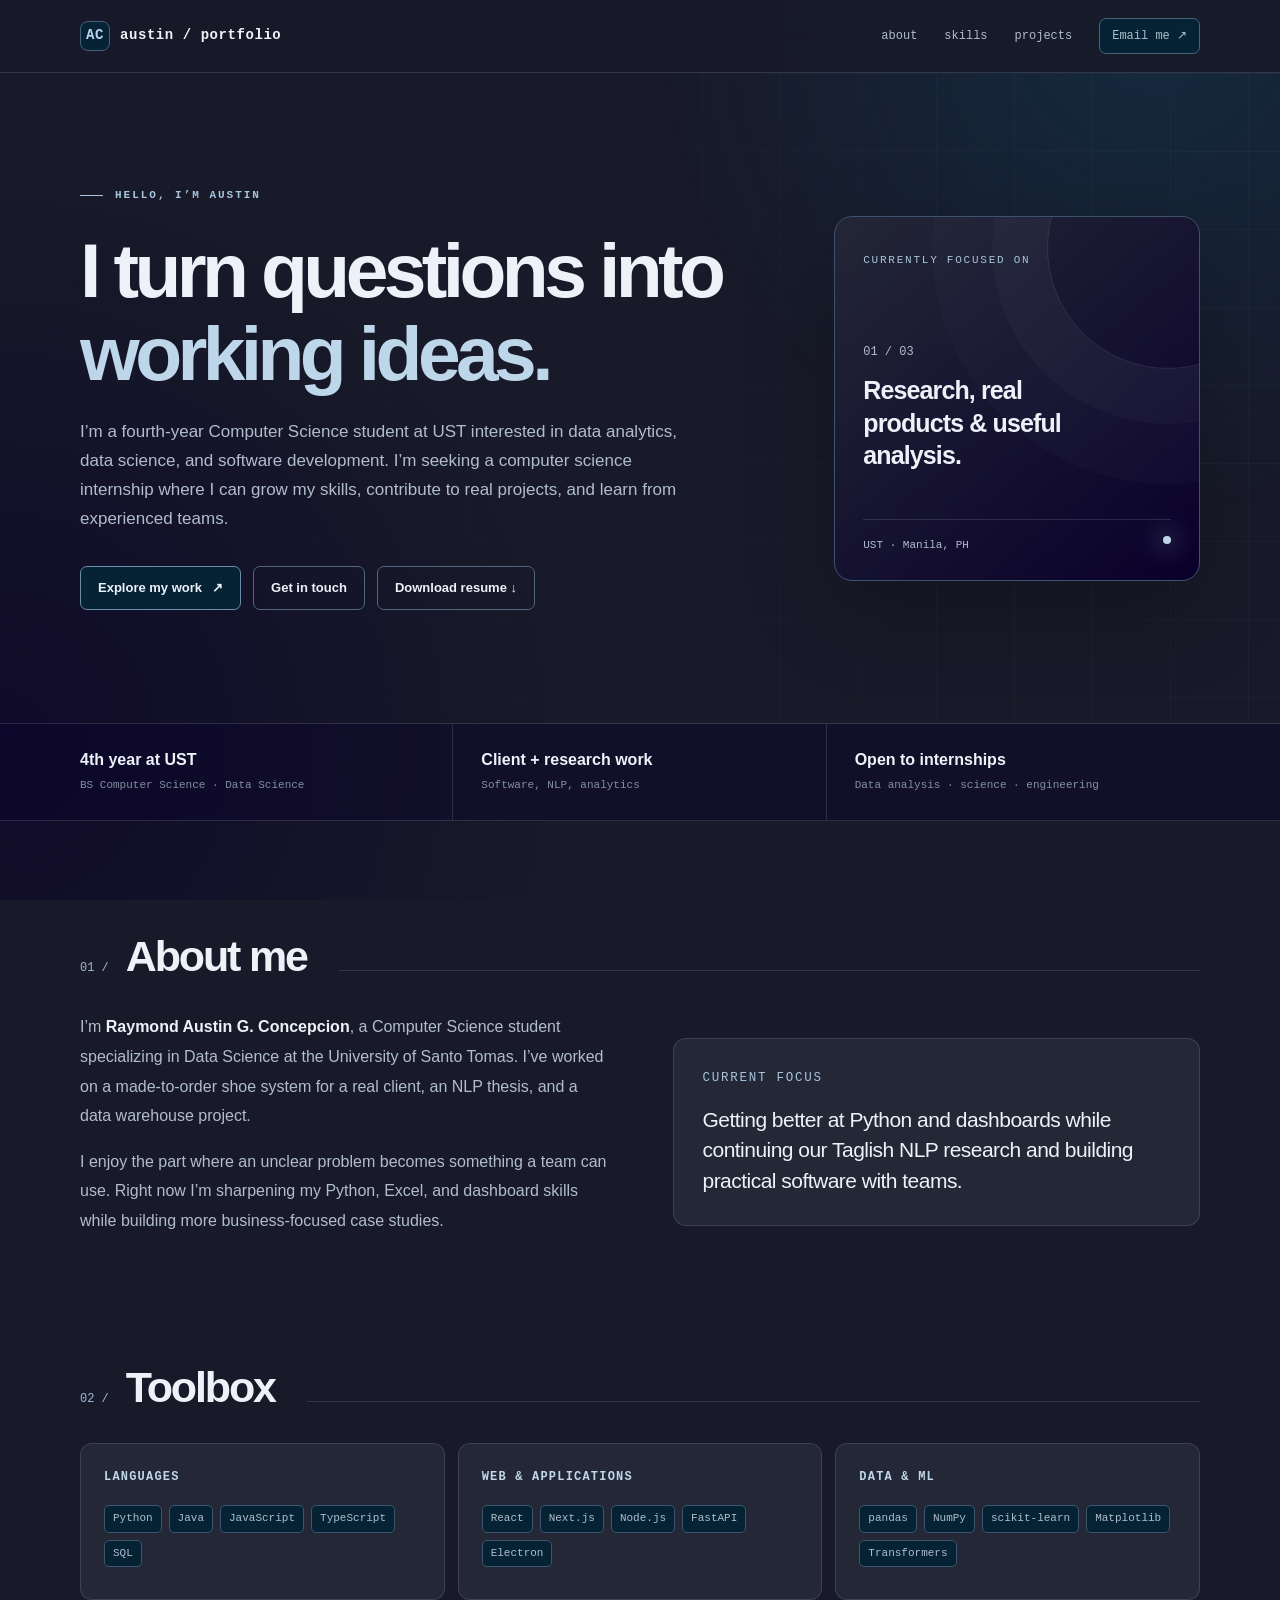
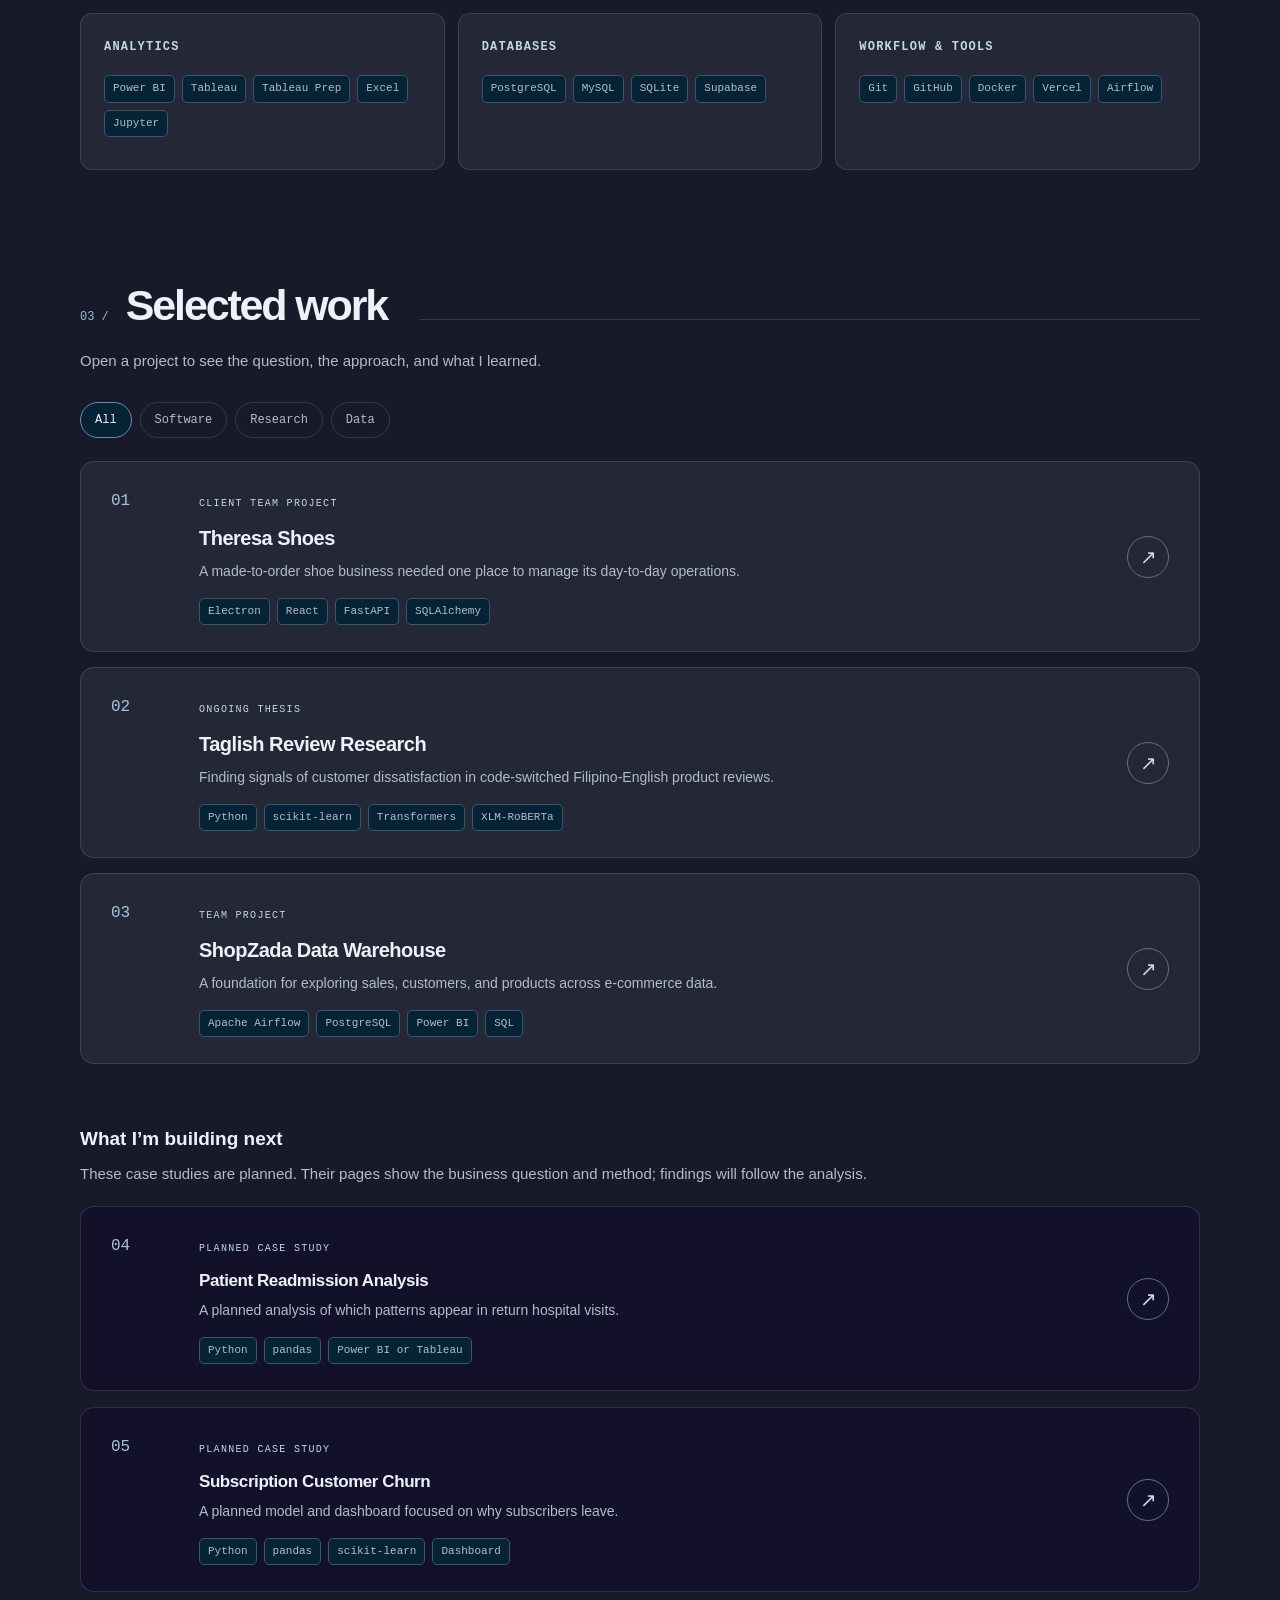
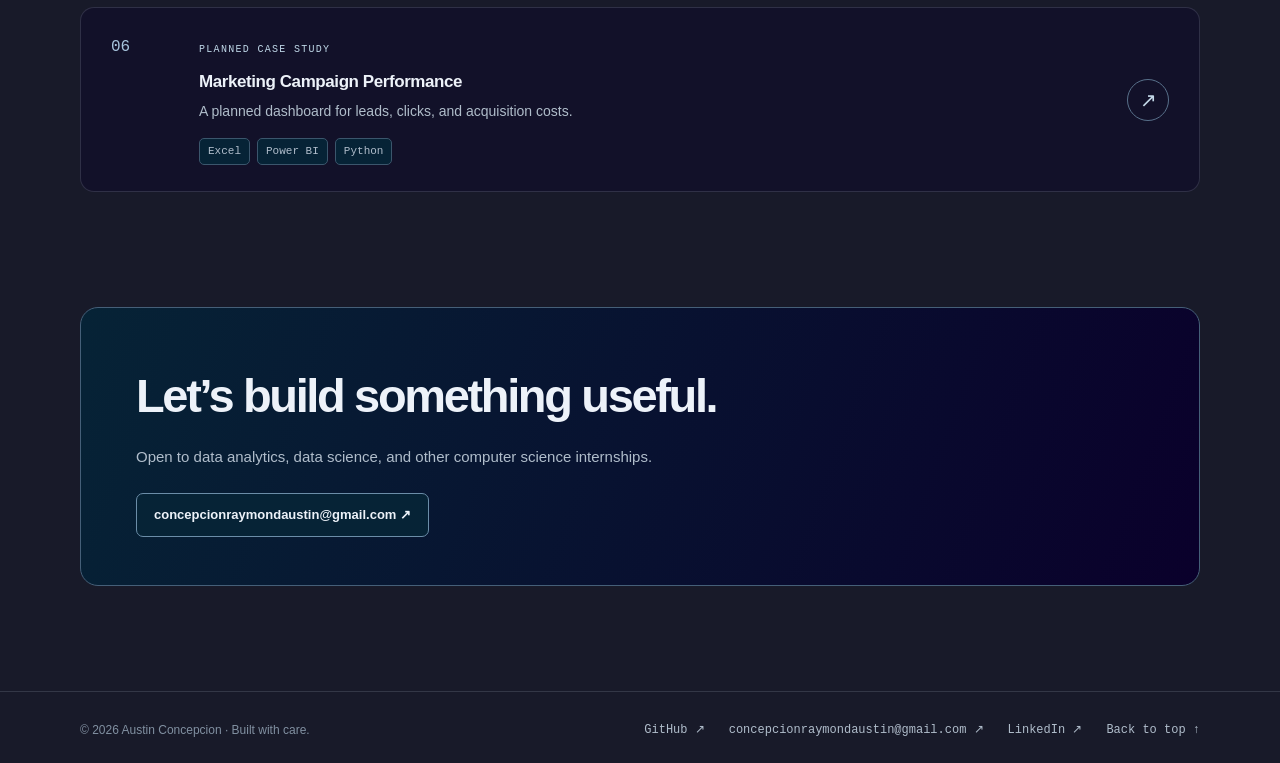
==== commit 223bad40: "Add files via upload Revised portfolio" ====
--- a/index.html
+++ b/index.html
@@ -1,4 +1,4 @@
-<!doctype html><html lang="en"><head><meta charset="utf-8"><meta name="viewport" content="width=device-width, initial-scale=1"><meta name="theme-color" content="#181a29"><meta name="description" content="Portfolio — Austin Concepcion portfolio"><title>Portfolio | Austin Concepcion</title><link rel="stylesheet" href="styles.css"><script src="script.js" defer></script></head><body><header class="topbar"><nav class="wrap nav" aria-label="Main navigation"><a class="brand mono" href="index.html"><span class="brand-icon">AC</span>austin / portfolio</a><div class="nav-links mono"><a href="index.html#about">about</a><a href="index.html#skills">skills</a><a href="index.html#projects">work</a><a class="nav-cta" href="mailto:concepcionraymondaustin@gmail.com">email ↗</a></div></nav></header><main id="top"><section class="hero"><div class="wrap hero-grid"><div class="reveal"><p class="eyebrow mono">Hello, I’m Austin</p><h1>I turn questions into <span>working ideas.</span></h1><p class="hero-copy">I’m a fourth-year Computer Science student at UST, building software for real workflows and exploring what data can tell us. I’m looking for a data or software engineering internship.</p><div class="hero-buttons"><a class="button primary" href="#projects">Explore my work <span aria-hidden="true">↗</span></a><a class="button" href="mailto:concepcionraymondaustin@gmail.com">Get in touch</a></div></div><div class="focus-board reveal" aria-label="Current focus"><span class="board-label mono">Currently focused on</span><div class="board-center"><p class="mono">01 / 03</p><strong>Research, real products &amp; useful analysis.</strong></div><div class="board-bottom mono"><span>UST · Manila, PH</span><span class="orbit-dot" aria-hidden="true"></span></div></div></div></section><div class="quick-strip"><div class="wrap quick-grid"><div class="quick-item"><strong>4th year at UST</strong><span class="mono">BS Computer Science · Data Science</span></div><div class="quick-item"><strong>Client + research work</strong><span class="mono">Software, NLP, analytics</span></div><div class="quick-item"><strong>Open to internships</strong><span class="mono">Data analysis · science · engineering</span></div></div></div>
-<div class="wrap"><section class="section" id="about"><div class="section-heading"><span class="num mono">01 /</span><h2>About me</h2><span class="line"></span></div><div class="about-grid"><div class="reveal"><p>I’m <strong>Raymond Austin G. Concepcion</strong>, a Computer Science student specializing in Data Science at the University of Santo Tomas. I’ve worked on a client-based inventory system, an NLP thesis, and a data warehouse project.</p><p>I enjoy the part where an unclear problem becomes something a team can use. Right now I’m sharpening my Python, Excel, and dashboard skills while building more business-focused case studies.</p></div><div class="about-quote reveal"><small class="mono">How I work</small><p>Ask a useful question. Understand the data and the people. Build, test, explain.</p></div></div></section>
+<!doctype html><html lang="en"><head><meta charset="utf-8"><meta name="viewport" content="width=device-width, initial-scale=1"><meta name="theme-color" content="#181a29"><meta name="description" content="Portfolio — Austin Concepcion portfolio"><title>Portfolio | Austin Concepcion</title><link rel="stylesheet" href="styles.css"><script src="script.js" defer></script></head><body><header class="topbar"><nav class="wrap nav" aria-label="Main navigation"><a class="brand mono" href="index.html"><span class="brand-icon">AC</span>austin / portfolio</a><div class="nav-links mono"><a href="index.html#about">about</a><a href="index.html#skills">skills</a><a href="index.html#projects">projects</a><a class="nav-cta" href="mailto:concepcionraymondaustin@gmail.com">Email me ↗</a></div></nav></header><main id="top"><section class="hero"><div class="wrap hero-grid"><div class="reveal"><p class="eyebrow mono">Hello, I’m Austin</p><h1>I turn questions into <span>working ideas.</span></h1><p class="hero-copy">I’m a fourth-year Computer Science student at UST interested in data analytics, data science, and software development. I’m seeking a computer science internship where I can grow my skills, contribute to real projects, and learn from experienced teams.</p><div class="hero-buttons"><a class="button primary" href="#projects">Explore my work <span aria-hidden="true">↗</span></a><a class="button" href="mailto:concepcionraymondaustin@gmail.com">Get in touch</a><a class="button" href="Austin_Concepcion_Resume.pdf" download>Download resume ↓</a></div></div><div class="focus-board reveal" aria-label="Current focus"><span class="board-label mono">Currently focused on</span><div class="board-center"><p class="mono">01 / 03</p><strong>Research, real products &amp; useful analysis.</strong></div><div class="board-bottom mono"><span>UST · Manila, PH</span><span class="orbit-dot" aria-hidden="true"></span></div></div></div></section><div class="quick-strip"><div class="wrap quick-grid"><div class="quick-item"><strong>4th year at UST</strong><span class="mono">BS Computer Science · Data Science</span></div><div class="quick-item"><strong>Client + research work</strong><span class="mono">Software, NLP, analytics</span></div><div class="quick-item"><strong>Open to internships</strong><span class="mono">Data analysis · science · engineering</span></div></div></div>
+<div class="wrap"><section class="section" id="about"><div class="section-heading"><span class="num mono">01 /</span><h2>About me</h2><span class="line"></span></div><div class="about-grid"><div class="reveal"><p>I’m <strong>Raymond Austin G. Concepcion</strong>, a Computer Science student specializing in Data Science at the University of Santo Tomas. I’ve worked on a made-to-order shoe system for a real client, an NLP thesis, and a data warehouse project.</p><p>I enjoy the part where an unclear problem becomes something a team can use. Right now I’m sharpening my Python, Excel, and dashboard skills while building more business-focused case studies.</p></div><div class="about-quote reveal"><small class="mono">Current focus</small><p>Getting better at Python and dashboards while continuing our Taglish NLP research and building practical software with teams.</p></div></div></section>
 <section class="section" id="skills"><div class="section-heading"><span class="num mono">02 /</span><h2>Toolbox</h2><span class="line"></span></div><div class="skills-grid"><div class="skill-card reveal"><h3 class="mono">Languages</h3><div class="chips"><span>Python</span><span>Java</span><span>JavaScript</span><span>TypeScript</span><span>SQL</span></div></div><div class="skill-card reveal"><h3 class="mono">Web &amp; applications</h3><div class="chips"><span>React</span><span>Next.js</span><span>Node.js</span><span>FastAPI</span><span>Electron</span></div></div><div class="skill-card reveal"><h3 class="mono">Data &amp; ML</h3><div class="chips"><span>pandas</span><span>NumPy</span><span>scikit-learn</span><span>Matplotlib</span><span>Transformers</span></div></div><div class="skill-card reveal"><h3 class="mono">Analytics</h3><div class="chips"><span>Power BI</span><span>Tableau</span><span>Tableau Prep</span><span>Excel</span><span>Jupyter</span></div></div><div class="skill-card reveal"><h3 class="mono">Databases</h3><div class="chips"><span>PostgreSQL</span><span>MySQL</span><span>SQLite</span><span>Supabase</span></div></div><div class="skill-card reveal"><h3 class="mono">Workflow &amp; tools</h3><div class="chips"><span>Git</span><span>GitHub</span><span>Docker</span><span>Vercel</span><span>Airflow</span></div></div></div></section>
-<section class="section" id="projects"><div class="section-heading"><span class="num mono">03 /</span><h2>Selected work</h2><span class="line"></span></div><p class="section-intro">Open a project to see the question, the approach, and what I learned.</p><div class="filters mono" role="group" aria-label="Filter selected projects"><button class="filter" data-filter="all" aria-pressed="true">All</button><button class="filter" data-filter="software" aria-pressed="false">Software</button><button class="filter" data-filter="research" aria-pressed="false">Research</button><button class="filter" data-filter="data" aria-pressed="false">Data</button></div><div class="project-list"><a class="project-card reveal" data-category="software" href="theresa-shoes.html" aria-label="Read about Theresa Shoes"><span class="index mono">01</span><div><span class="status mono">Client team project</span><h3>Theresa Shoes</h3><p>A made-to-order shoe business needed one place to manage its day-to-day operations.</p><div class="chips"><span>Electron</span><span>React</span><span>FastAPI</span><span>SQLAlchemy</span></div></div><span class="arrow" aria-hidden="true">↗</span></a><a class="project-card reveal" data-category="research" href="taglish-reviews.html" aria-label="Read about Taglish Review Research"><span class="index mono">02</span><div><span class="status mono">Ongoing thesis</span><h3>Taglish Review Research</h3><p>Finding signals of customer dissatisfaction in code-switched Filipino-English product reviews.</p><div class="chips"><span>Python</span><span>scikit-learn</span><span>Transformers</span><span>XLM-RoBERTa</span></div></div><span class="arrow" aria-hidden="true">↗</span></a><a class="project-card reveal" data-category="data" href="shopzada.html" aria-label="Read about ShopZada Data Warehouse"><span class="index mono">03</span><div><span class="status mono">Team project</span><h3>ShopZada Data Warehouse</h3><p>A foundation for exploring sales, customers, and products across e-commerce data.</p><div class="chips"><span>Apache Airflow</span><span>PostgreSQL</span><span>Power BI</span><span>SQL</span></div></div><span class="arrow" aria-hidden="true">↗</span></a></div><div class="roadmap"><h3>What I’m building next</h3><p>These case studies are planned. Their pages show the business question and method; findings will follow the analysis.</p><div class="project-list"><a class="project-card reveal" data-category="data" href="patient-readmission.html" aria-label="Read about Patient Readmission Analysis"><span class="index mono">04</span><div><span class="status mono">Planned case study</span><h3>Patient Readmission Analysis</h3><p>A planned analysis of which patterns appear in return hospital visits.</p><div class="chips"><span>Python</span><span>pandas</span><span>Power BI or Tableau</span></div></div><span class="arrow" aria-hidden="true">↗</span></a><a class="project-card reveal" data-category="data" href="customer-churn.html" aria-label="Read about Subscription Customer Churn"><span class="index mono">05</span><div><span class="status mono">Planned case study</span><h3>Subscription Customer Churn</h3><p>A planned model and dashboard focused on why subscribers leave.</p><div class="chips"><span>Python</span><span>pandas</span><span>scikit-learn</span><span>Dashboard</span></div></div><span class="arrow" aria-hidden="true">↗</span></a><a class="project-card reveal" data-category="data" href="marketing-campaigns.html" aria-label="Read about Marketing Campaign Performance"><span class="index mono">06</span><div><span class="status mono">Planned case study</span><h3>Marketing Campaign Performance</h3><p>A planned dashboard for leads, clicks, and acquisition costs.</p><div class="chips"><span>Excel</span><span>Power BI</span><span>Python</span></div></div><span class="arrow" aria-hidden="true">↗</span></a></div></div></section><section class="contact reveal" id="contact"><h2>Let’s build something useful.</h2><p>Open to data analysis, data science, and software engineering internships.</p><a class="button primary" href="mailto:concepcionraymondaustin@gmail.com">concepcionraymondaustin@gmail.com ↗</a></section></div></main><footer class="footer"><div class="wrap"><span>© 2026 Austin Concepcion · Built with care.</span><div class="socials mono"><a href="https://github.com/Craezyyy" target="_blank" rel="noopener noreferrer">GitHub ↗</a><a href="mailto:concepcionraymondaustin@gmail.com">Email ↗</a><a href="index.html#top">Back to top ↑</a></div></div></footer></body></html>+<section class="section" id="projects"><div class="section-heading"><span class="num mono">03 /</span><h2>Selected work</h2><span class="line"></span></div><p class="section-intro">Open a project to see the question, the approach, and what I learned.</p><div class="filters mono" role="group" aria-label="Filter selected projects"><button class="filter" data-filter="all" aria-pressed="true">All</button><button class="filter" data-filter="software" aria-pressed="false">Software</button><button class="filter" data-filter="research" aria-pressed="false">Research</button><button class="filter" data-filter="data" aria-pressed="false">Data</button></div><div class="project-list"><a class="project-card reveal" data-category="software" href="theresa-shoes.html" aria-label="Read about Theresa Shoes"><span class="index mono">01</span><div><span class="status mono">Client team project</span><h3>Theresa Shoes</h3><p>A made-to-order shoe business needed one place to manage its day-to-day operations.</p><div class="chips"><span>Electron</span><span>React</span><span>FastAPI</span><span>SQLAlchemy</span></div></div><span class="arrow" aria-hidden="true">↗</span></a><a class="project-card reveal" data-category="research" href="taglish-reviews.html" aria-label="Read about Taglish Review Research"><span class="index mono">02</span><div><span class="status mono">Ongoing thesis</span><h3>Taglish Review Research</h3><p>Finding signals of customer dissatisfaction in code-switched Filipino-English product reviews.</p><div class="chips"><span>Python</span><span>scikit-learn</span><span>Transformers</span><span>XLM-RoBERTa</span></div></div><span class="arrow" aria-hidden="true">↗</span></a><a class="project-card reveal" data-category="data" href="shopzada.html" aria-label="Read about ShopZada Data Warehouse"><span class="index mono">03</span><div><span class="status mono">Team project</span><h3>ShopZada Data Warehouse</h3><p>A foundation for exploring sales, customers, and products across e-commerce data.</p><div class="chips"><span>Apache Airflow</span><span>PostgreSQL</span><span>Power BI</span><span>SQL</span></div></div><span class="arrow" aria-hidden="true">↗</span></a></div><div class="roadmap"><h3>What I’m building next</h3><p>These case studies are planned. Their pages show the business question and method; findings will follow the analysis.</p><div class="project-list"><a class="project-card reveal" data-category="data" href="patient-readmission.html" aria-label="Read about Patient Readmission Analysis"><span class="index mono">04</span><div><span class="status mono">Planned case study</span><h3>Patient Readmission Analysis</h3><p>A planned analysis of which patterns appear in return hospital visits.</p><div class="chips"><span>Python</span><span>pandas</span><span>Power BI or Tableau</span></div></div><span class="arrow" aria-hidden="true">↗</span></a><a class="project-card reveal" data-category="data" href="customer-churn.html" aria-label="Read about Subscription Customer Churn"><span class="index mono">05</span><div><span class="status mono">Planned case study</span><h3>Subscription Customer Churn</h3><p>A planned model and dashboard focused on why subscribers leave.</p><div class="chips"><span>Python</span><span>pandas</span><span>scikit-learn</span><span>Dashboard</span></div></div><span class="arrow" aria-hidden="true">↗</span></a><a class="project-card reveal" data-category="data" href="marketing-campaigns.html" aria-label="Read about Marketing Campaign Performance"><span class="index mono">06</span><div><span class="status mono">Planned case study</span><h3>Marketing Campaign Performance</h3><p>A planned dashboard for leads, clicks, and acquisition costs.</p><div class="chips"><span>Excel</span><span>Power BI</span><span>Python</span></div></div><span class="arrow" aria-hidden="true">↗</span></a></div></div></section><section class="contact reveal" id="contact"><h2>Let’s build something useful.</h2><p>Open to data analytics, data science, and other computer science internships.</p><a class="button primary" href="mailto:concepcionraymondaustin@gmail.com">concepcionraymondaustin@gmail.com ↗</a></section></div></main><footer class="footer"><div class="wrap"><span>© 2026 Austin Concepcion · Built with care.</span><div class="socials mono"><a href="https://github.com/Craezyyy" target="_blank" rel="noopener noreferrer">GitHub ↗</a><a href="mailto:concepcionraymondaustin@gmail.com">concepcionraymondaustin@gmail.com ↗</a><a href="https://www.linkedin.com/in/raymond-austin-concepcion-46b684326/" target="_blank" rel="noopener noreferrer">LinkedIn ↗</a><a href="index.html#top">Back to top ↑</a></div></div></footer></body></html>
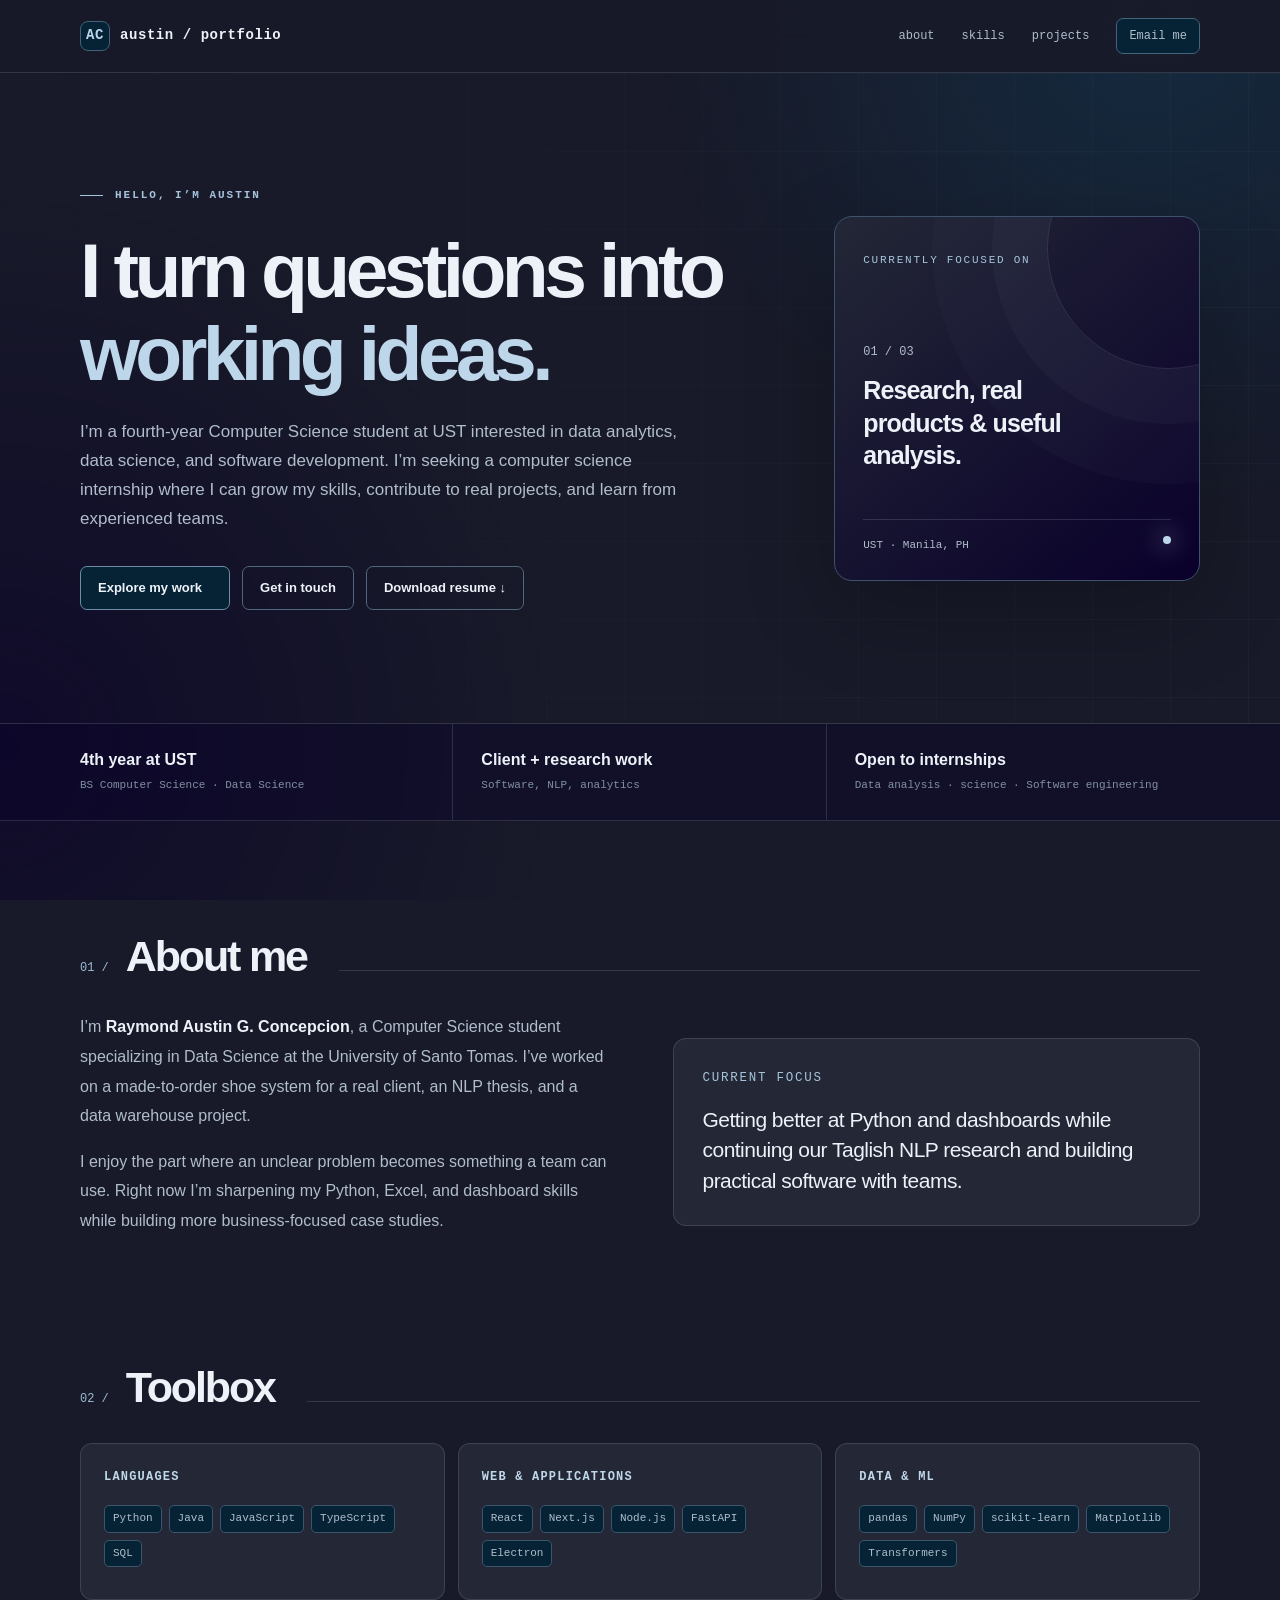
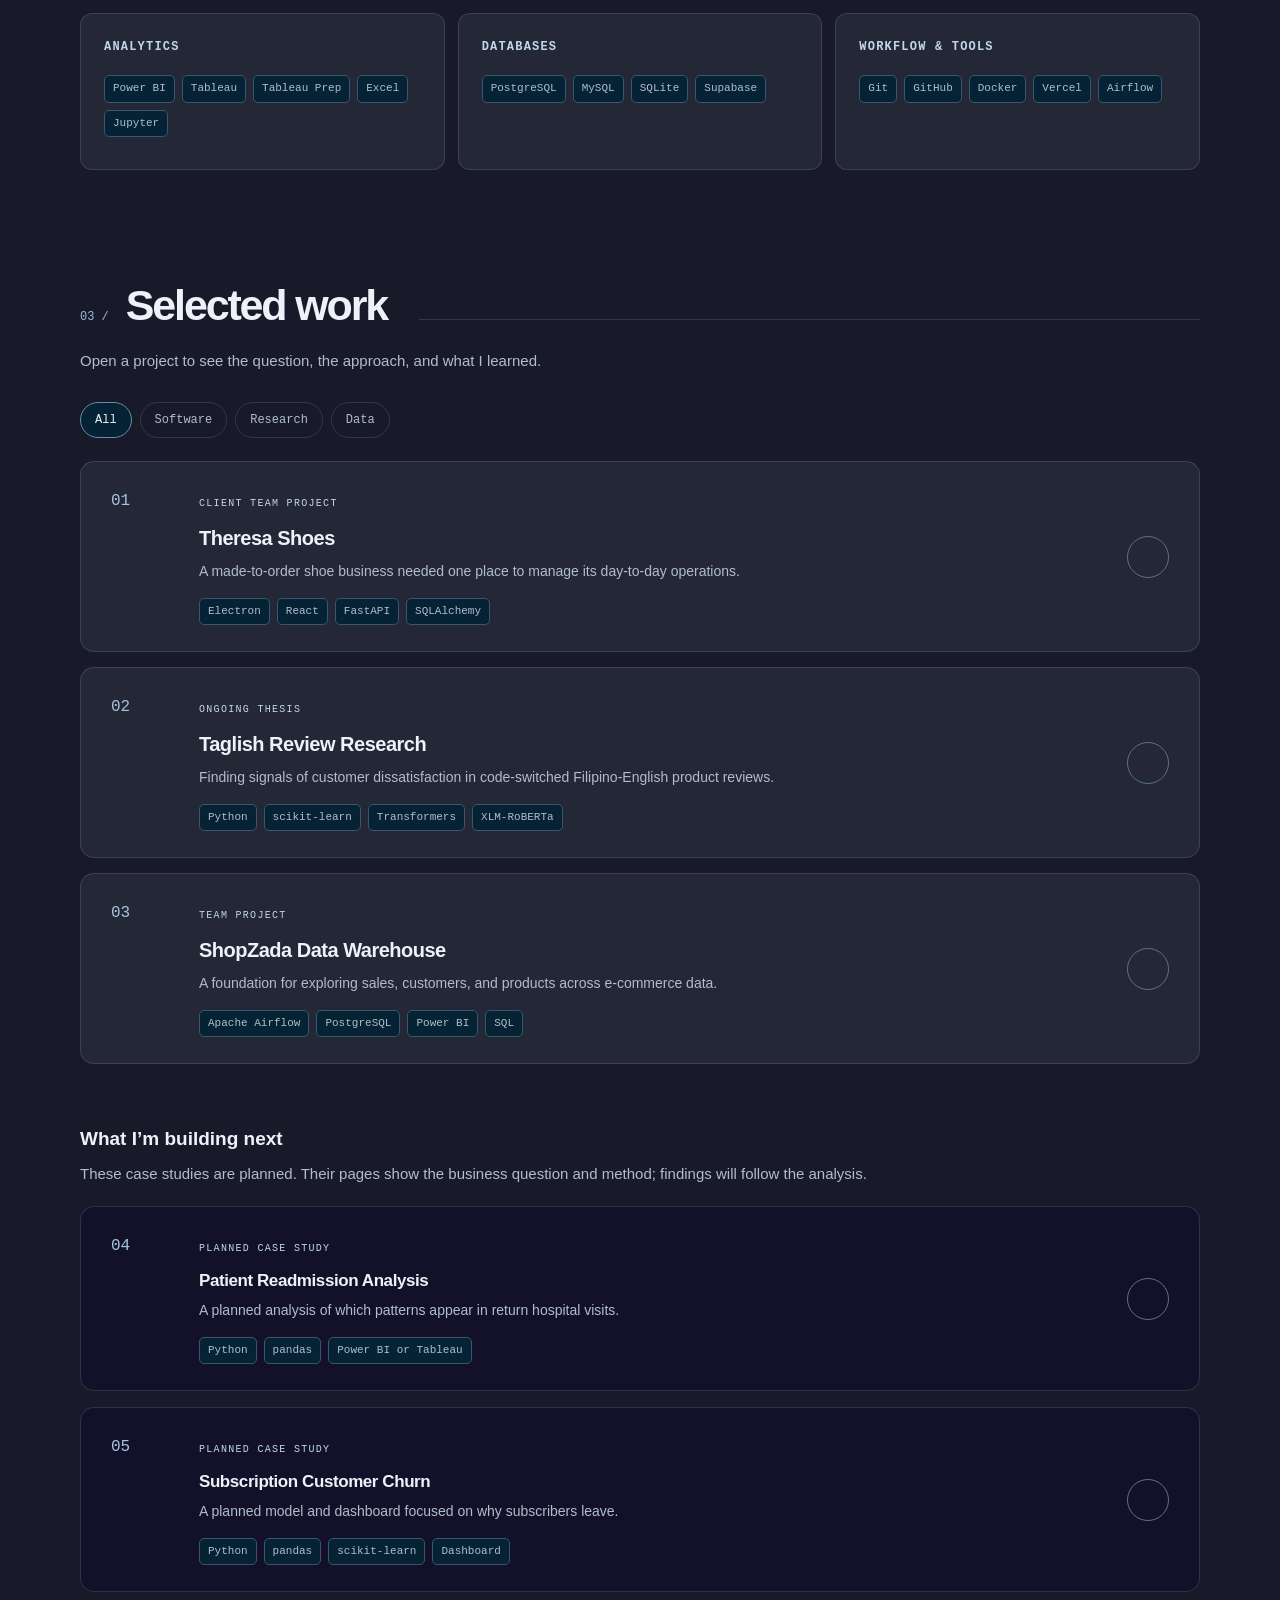
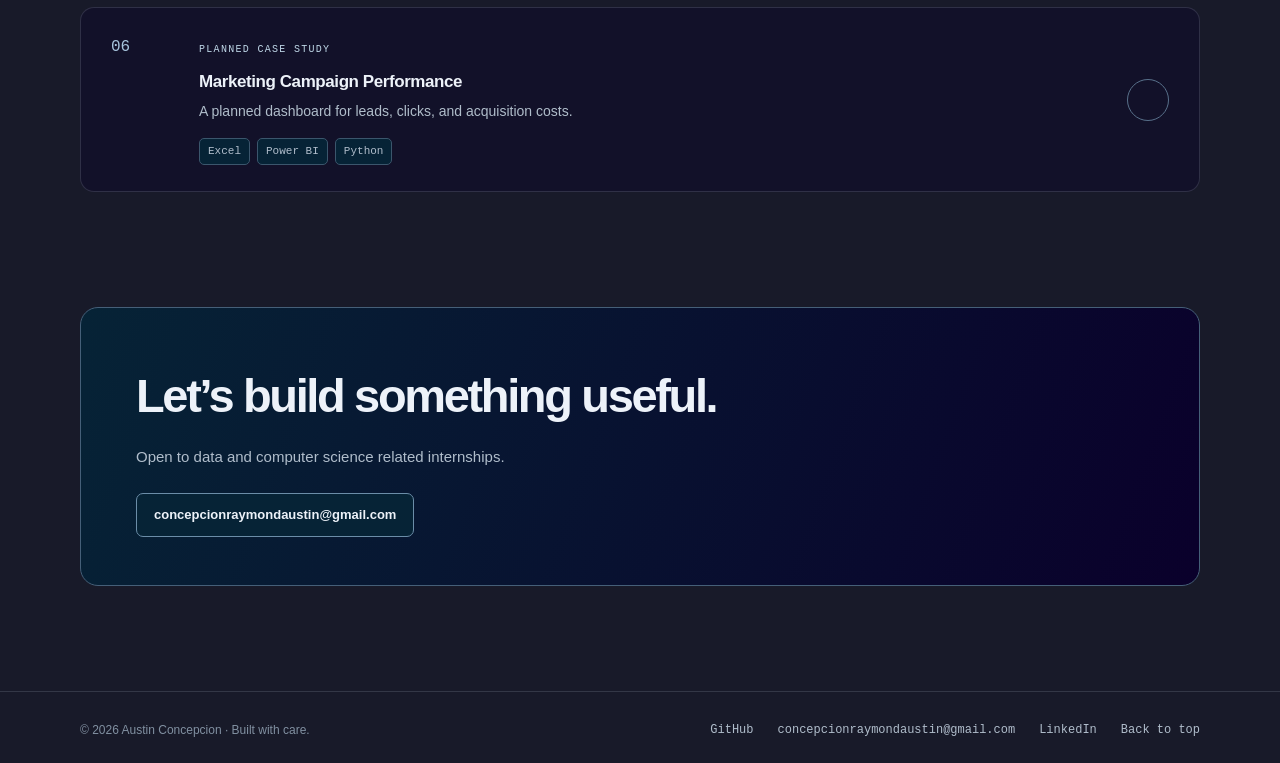
==== commit adffd6bd: "Refined" ====
--- a/index.html
+++ b/index.html
@@ -1,4 +1,206 @@
-<!doctype html><html lang="en"><head><meta charset="utf-8"><meta name="viewport" content="width=device-width, initial-scale=1"><meta name="theme-color" content="#181a29"><meta name="description" content="Portfolio — Austin Concepcion portfolio"><title>Portfolio | Austin Concepcion</title><link rel="stylesheet" href="styles.css"><script src="script.js" defer></script></head><body><header class="topbar"><nav class="wrap nav" aria-label="Main navigation"><a class="brand mono" href="index.html"><span class="brand-icon">AC</span>austin / portfolio</a><div class="nav-links mono"><a href="index.html#about">about</a><a href="index.html#skills">skills</a><a href="index.html#projects">projects</a><a class="nav-cta" href="mailto:concepcionraymondaustin@gmail.com">Email me ↗</a></div></nav></header><main id="top"><section class="hero"><div class="wrap hero-grid"><div class="reveal"><p class="eyebrow mono">Hello, I’m Austin</p><h1>I turn questions into <span>working ideas.</span></h1><p class="hero-copy">I’m a fourth-year Computer Science student at UST interested in data analytics, data science, and software development. I’m seeking a computer science internship where I can grow my skills, contribute to real projects, and learn from experienced teams.</p><div class="hero-buttons"><a class="button primary" href="#projects">Explore my work <span aria-hidden="true">↗</span></a><a class="button" href="mailto:concepcionraymondaustin@gmail.com">Get in touch</a><a class="button" href="Austin_Concepcion_Resume.pdf" download>Download resume ↓</a></div></div><div class="focus-board reveal" aria-label="Current focus"><span class="board-label mono">Currently focused on</span><div class="board-center"><p class="mono">01 / 03</p><strong>Research, real products &amp; useful analysis.</strong></div><div class="board-bottom mono"><span>UST · Manila, PH</span><span class="orbit-dot" aria-hidden="true"></span></div></div></div></section><div class="quick-strip"><div class="wrap quick-grid"><div class="quick-item"><strong>4th year at UST</strong><span class="mono">BS Computer Science · Data Science</span></div><div class="quick-item"><strong>Client + research work</strong><span class="mono">Software, NLP, analytics</span></div><div class="quick-item"><strong>Open to internships</strong><span class="mono">Data analysis · science · engineering</span></div></div></div>
-<div class="wrap"><section class="section" id="about"><div class="section-heading"><span class="num mono">01 /</span><h2>About me</h2><span class="line"></span></div><div class="about-grid"><div class="reveal"><p>I’m <strong>Raymond Austin G. Concepcion</strong>, a Computer Science student specializing in Data Science at the University of Santo Tomas. I’ve worked on a made-to-order shoe system for a real client, an NLP thesis, and a data warehouse project.</p><p>I enjoy the part where an unclear problem becomes something a team can use. Right now I’m sharpening my Python, Excel, and dashboard skills while building more business-focused case studies.</p></div><div class="about-quote reveal"><small class="mono">Current focus</small><p>Getting better at Python and dashboards while continuing our Taglish NLP research and building practical software with teams.</p></div></div></section>
-<section class="section" id="skills"><div class="section-heading"><span class="num mono">02 /</span><h2>Toolbox</h2><span class="line"></span></div><div class="skills-grid"><div class="skill-card reveal"><h3 class="mono">Languages</h3><div class="chips"><span>Python</span><span>Java</span><span>JavaScript</span><span>TypeScript</span><span>SQL</span></div></div><div class="skill-card reveal"><h3 class="mono">Web &amp; applications</h3><div class="chips"><span>React</span><span>Next.js</span><span>Node.js</span><span>FastAPI</span><span>Electron</span></div></div><div class="skill-card reveal"><h3 class="mono">Data &amp; ML</h3><div class="chips"><span>pandas</span><span>NumPy</span><span>scikit-learn</span><span>Matplotlib</span><span>Transformers</span></div></div><div class="skill-card reveal"><h3 class="mono">Analytics</h3><div class="chips"><span>Power BI</span><span>Tableau</span><span>Tableau Prep</span><span>Excel</span><span>Jupyter</span></div></div><div class="skill-card reveal"><h3 class="mono">Databases</h3><div class="chips"><span>PostgreSQL</span><span>MySQL</span><span>SQLite</span><span>Supabase</span></div></div><div class="skill-card reveal"><h3 class="mono">Workflow &amp; tools</h3><div class="chips"><span>Git</span><span>GitHub</span><span>Docker</span><span>Vercel</span><span>Airflow</span></div></div></div></section>
-<section class="section" id="projects"><div class="section-heading"><span class="num mono">03 /</span><h2>Selected work</h2><span class="line"></span></div><p class="section-intro">Open a project to see the question, the approach, and what I learned.</p><div class="filters mono" role="group" aria-label="Filter selected projects"><button class="filter" data-filter="all" aria-pressed="true">All</button><button class="filter" data-filter="software" aria-pressed="false">Software</button><button class="filter" data-filter="research" aria-pressed="false">Research</button><button class="filter" data-filter="data" aria-pressed="false">Data</button></div><div class="project-list"><a class="project-card reveal" data-category="software" href="theresa-shoes.html" aria-label="Read about Theresa Shoes"><span class="index mono">01</span><div><span class="status mono">Client team project</span><h3>Theresa Shoes</h3><p>A made-to-order shoe business needed one place to manage its day-to-day operations.</p><div class="chips"><span>Electron</span><span>React</span><span>FastAPI</span><span>SQLAlchemy</span></div></div><span class="arrow" aria-hidden="true">↗</span></a><a class="project-card reveal" data-category="research" href="taglish-reviews.html" aria-label="Read about Taglish Review Research"><span class="index mono">02</span><div><span class="status mono">Ongoing thesis</span><h3>Taglish Review Research</h3><p>Finding signals of customer dissatisfaction in code-switched Filipino-English product reviews.</p><div class="chips"><span>Python</span><span>scikit-learn</span><span>Transformers</span><span>XLM-RoBERTa</span></div></div><span class="arrow" aria-hidden="true">↗</span></a><a class="project-card reveal" data-category="data" href="shopzada.html" aria-label="Read about ShopZada Data Warehouse"><span class="index mono">03</span><div><span class="status mono">Team project</span><h3>ShopZada Data Warehouse</h3><p>A foundation for exploring sales, customers, and products across e-commerce data.</p><div class="chips"><span>Apache Airflow</span><span>PostgreSQL</span><span>Power BI</span><span>SQL</span></div></div><span class="arrow" aria-hidden="true">↗</span></a></div><div class="roadmap"><h3>What I’m building next</h3><p>These case studies are planned. Their pages show the business question and method; findings will follow the analysis.</p><div class="project-list"><a class="project-card reveal" data-category="data" href="patient-readmission.html" aria-label="Read about Patient Readmission Analysis"><span class="index mono">04</span><div><span class="status mono">Planned case study</span><h3>Patient Readmission Analysis</h3><p>A planned analysis of which patterns appear in return hospital visits.</p><div class="chips"><span>Python</span><span>pandas</span><span>Power BI or Tableau</span></div></div><span class="arrow" aria-hidden="true">↗</span></a><a class="project-card reveal" data-category="data" href="customer-churn.html" aria-label="Read about Subscription Customer Churn"><span class="index mono">05</span><div><span class="status mono">Planned case study</span><h3>Subscription Customer Churn</h3><p>A planned model and dashboard focused on why subscribers leave.</p><div class="chips"><span>Python</span><span>pandas</span><span>scikit-learn</span><span>Dashboard</span></div></div><span class="arrow" aria-hidden="true">↗</span></a><a class="project-card reveal" data-category="data" href="marketing-campaigns.html" aria-label="Read about Marketing Campaign Performance"><span class="index mono">06</span><div><span class="status mono">Planned case study</span><h3>Marketing Campaign Performance</h3><p>A planned dashboard for leads, clicks, and acquisition costs.</p><div class="chips"><span>Excel</span><span>Power BI</span><span>Python</span></div></div><span class="arrow" aria-hidden="true">↗</span></a></div></div></section><section class="contact reveal" id="contact"><h2>Let’s build something useful.</h2><p>Open to data analytics, data science, and other computer science internships.</p><a class="button primary" href="mailto:concepcionraymondaustin@gmail.com">concepcionraymondaustin@gmail.com ↗</a></section></div></main><footer class="footer"><div class="wrap"><span>© 2026 Austin Concepcion · Built with care.</span><div class="socials mono"><a href="https://github.com/Craezyyy" target="_blank" rel="noopener noreferrer">GitHub ↗</a><a href="mailto:concepcionraymondaustin@gmail.com">concepcionraymondaustin@gmail.com ↗</a><a href="https://www.linkedin.com/in/raymond-austin-concepcion-46b684326/" target="_blank" rel="noopener noreferrer">LinkedIn ↗</a><a href="index.html#top">Back to top ↑</a></div></div></footer></body></html>+<!doctype html>
+<html lang="en">
+
+<head>
+    <meta charset="utf-8">
+    <meta name="viewport" content="width=device-width, initial-scale=1">
+    <meta name="theme-color" content="#181a29">
+    <meta name="description" content="Portfolio — Austin Concepcion portfolio">
+    <title>Portfolio | Austin Concepcion</title>
+    <link rel="stylesheet" href="styles.css">
+    <script src="script.js" defer></script>
+</head>
+
+<body>
+    <header class="topbar">
+        <nav class="wrap nav" aria-label="Main navigation"><a class="brand mono" href="index.html"><span
+                    class="brand-icon">AC</span>austin / portfolio</a>
+            <div class="nav-links mono"><a href="index.html#about">about</a><a href="index.html#skills">skills</a><a
+                    href="index.html#projects">projects</a><a class="nav-cta"
+                    href="mailto:concepcionraymondaustin@gmail.com">Email me </a></div>
+        </nav>
+    </header>
+    <main id="top">
+        <section class="hero">
+            <div class="wrap hero-grid">
+                <div class="reveal">
+                    <p class="eyebrow mono">Hello, I’m Austin</p>
+                    <h1>I turn questions into <span>working ideas.</span></h1>
+                    <p class="hero-copy">I’m a fourth-year Computer Science student at UST interested in data analytics,
+                        data science, and software development. I’m seeking a computer science internship where I can
+                        grow my skills, contribute to real projects, and learn from experienced teams.</p>
+                    <div class="hero-buttons"><a class="button primary" href="#projects">Explore my work <span
+                                aria-hidden="true"></span></a><a class="button"
+                            href="mailto:concepcionraymondaustin@gmail.com">Get in touch</a><a class="button"
+                            href="Austin_Concepcion_Resume.pdf" download>Download resume ↓</a></div>
+                </div>
+                <div class="focus-board reveal" aria-label="Current focus"><span class="board-label mono">Currently
+                        focused on</span>
+                    <div class="board-center">
+                        <p class="mono">01 / 03</p><strong>Research, real products &amp; useful analysis.</strong>
+                    </div>
+                    <div class="board-bottom mono"><span>UST · Manila, PH</span><span class="orbit-dot"
+                            aria-hidden="true"></span></div>
+                </div>
+            </div>
+        </section>
+        <div class="quick-strip">
+            <div class="wrap quick-grid">
+                <div class="quick-item"><strong>4th year at UST</strong><span class="mono">BS Computer Science · Data
+                        Science</span></div>
+                <div class="quick-item"><strong>Client + research work</strong><span class="mono">Software, NLP,
+                        analytics</span></div>
+                <div class="quick-item"><strong>Open to internships</strong><span class="mono">Data analysis · science ·
+                       Software engineering</span></div>
+            </div>
+        </div>
+        <div class="wrap">
+            <section class="section" id="about">
+                <div class="section-heading"><span class="num mono">01 /</span>
+                    <h2>About me</h2><span class="line"></span>
+                </div>
+                <div class="about-grid">
+                    <div class="reveal">
+                        <p>I’m <strong>Raymond Austin G. Concepcion</strong>, a Computer Science student specializing in
+                            Data Science at the University of Santo Tomas. I’ve worked on a made-to-order shoe system
+                            for a real client, an NLP thesis, and a data warehouse project.</p>
+                        <p>I enjoy the part where an unclear problem becomes something a team can use. Right now I’m
+                            sharpening my Python, Excel, and dashboard skills while building more business-focused case
+                            studies.</p>
+                    </div>
+                    <div class="about-quote reveal"><small class="mono">Current focus</small>
+                        <p>Getting better at Python and dashboards while continuing our Taglish NLP research and
+                            building practical software with teams.</p>
+                    </div>
+                </div>
+            </section>
+            <section class="section" id="skills">
+                <div class="section-heading"><span class="num mono">02 /</span>
+                    <h2>Toolbox</h2><span class="line"></span>
+                </div>
+                <div class="skills-grid">
+                    <div class="skill-card reveal">
+                        <h3 class="mono">Languages</h3>
+                        <div class="chips">
+                            <span>Python</span><span>Java</span><span>JavaScript</span><span>TypeScript</span><span>SQL</span>
+                        </div>
+                    </div>
+                    <div class="skill-card reveal">
+                        <h3 class="mono">Web &amp; applications</h3>
+                        <div class="chips">
+                            <span>React</span><span>Next.js</span><span>Node.js</span><span>FastAPI</span><span>Electron</span>
+                        </div>
+                    </div>
+                    <div class="skill-card reveal">
+                        <h3 class="mono">Data &amp; ML</h3>
+                        <div class="chips">
+                            <span>pandas</span><span>NumPy</span><span>scikit-learn</span><span>Matplotlib</span><span>Transformers</span>
+                        </div>
+                    </div>
+                    <div class="skill-card reveal">
+                        <h3 class="mono">Analytics</h3>
+                        <div class="chips"><span>Power BI</span><span>Tableau</span><span>Tableau
+                                Prep</span><span>Excel</span><span>Jupyter</span></div>
+                    </div>
+                    <div class="skill-card reveal">
+                        <h3 class="mono">Databases</h3>
+                        <div class="chips">
+                            <span>PostgreSQL</span><span>MySQL</span><span>SQLite</span><span>Supabase</span></div>
+                    </div>
+                    <div class="skill-card reveal">
+                        <h3 class="mono">Workflow &amp; tools</h3>
+                        <div class="chips">
+                            <span>Git</span><span>GitHub</span><span>Docker</span><span>Vercel</span><span>Airflow</span>
+                        </div>
+                    </div>
+                </div>
+            </section>
+            <section class="section" id="projects">
+                <div class="section-heading"><span class="num mono">03 /</span>
+                    <h2>Selected work</h2><span class="line"></span>
+                </div>
+                <p class="section-intro">Open a project to see the question, the approach, and what I learned.</p>
+                <div class="filters mono" role="group" aria-label="Filter selected projects"><button class="filter"
+                        data-filter="all" aria-pressed="true">All</button><button class="filter" data-filter="software"
+                        aria-pressed="false">Software</button><button class="filter" data-filter="research"
+                        aria-pressed="false">Research</button><button class="filter" data-filter="data"
+                        aria-pressed="false">Data</button></div>
+                <div class="project-list"><a class="project-card reveal" data-category="software"
+                        href="theresa-shoes.html" aria-label="Read about Theresa Shoes"><span
+                            class="index mono">01</span>
+                        <div><span class="status mono">Client team project</span>
+                            <h3>Theresa Shoes</h3>
+                            <p>A made-to-order shoe business needed one place to manage its day-to-day operations.</p>
+                            <div class="chips">
+                                <span>Electron</span><span>React</span><span>FastAPI</span><span>SQLAlchemy</span></div>
+                        </div><span class="arrow" aria-hidden="true"></span>
+                    </a><a class="project-card reveal" data-category="research" href="taglish-reviews.html"
+                        aria-label="Read about Taglish Review Research"><span class="index mono">02</span>
+                        <div><span class="status mono">Ongoing thesis</span>
+                            <h3>Taglish Review Research</h3>
+                            <p>Finding signals of customer dissatisfaction in code-switched Filipino-English product
+                                reviews.</p>
+                            <div class="chips">
+                                <span>Python</span><span>scikit-learn</span><span>Transformers</span><span>XLM-RoBERTa</span>
+                            </div>
+                        </div><span class="arrow" aria-hidden="true"></span>
+                    </a><a class="project-card reveal" data-category="data" href="shopzada.html"
+                        aria-label="Read about ShopZada Data Warehouse"><span class="index mono">03</span>
+                        <div><span class="status mono">Team project</span>
+                            <h3>ShopZada Data Warehouse</h3>
+                            <p>A foundation for exploring sales, customers, and products across e-commerce data.</p>
+                            <div class="chips"><span>Apache Airflow</span><span>PostgreSQL</span><span>Power
+                                    BI</span><span>SQL</span></div>
+                        </div><span class="arrow" aria-hidden="true"></span>
+                    </a></div>
+                <div class="roadmap">
+                    <h3>What I’m building next</h3>
+                    <p>These case studies are planned. Their pages show the business question and method; findings will
+                        follow the analysis.</p>
+                    <div class="project-list"><a class="project-card reveal" data-category="data"
+                            href="patient-readmission.html" aria-label="Read about Patient Readmission Analysis"><span
+                                class="index mono">04</span>
+                            <div><span class="status mono">Planned case study</span>
+                                <h3>Patient Readmission Analysis</h3>
+                                <p>A planned analysis of which patterns appear in return hospital visits.</p>
+                                <div class="chips"><span>Python</span><span>pandas</span><span>Power BI or
+                                        Tableau</span></div>
+                            </div><span class="arrow" aria-hidden="true"></span>
+                        </a><a class="project-card reveal" data-category="data" href="customer-churn.html"
+                            aria-label="Read about Subscription Customer Churn"><span class="index mono">05</span>
+                            <div><span class="status mono">Planned case study</span>
+                                <h3>Subscription Customer Churn</h3>
+                                <p>A planned model and dashboard focused on why subscribers leave.</p>
+                                <div class="chips">
+                                    <span>Python</span><span>pandas</span><span>scikit-learn</span><span>Dashboard</span>
+                                </div>
+                            </div><span class="arrow" aria-hidden="true"></span>
+                        </a><a class="project-card reveal" data-category="data" href="marketing-campaigns.html"
+                            aria-label="Read about Marketing Campaign Performance"><span class="index mono">06</span>
+                            <div><span class="status mono">Planned case study</span>
+                                <h3>Marketing Campaign Performance</h3>
+                                <p>A planned dashboard for leads, clicks, and acquisition costs.</p>
+                                <div class="chips"><span>Excel</span><span>Power BI</span><span>Python</span></div>
+                            </div><span class="arrow" aria-hidden="true"></span>
+                        </a></div>
+                </div>
+            </section>
+            <section class="contact reveal" id="contact">
+                <h2>Let’s build something useful.</h2>
+                <p>Open to data and computer science related internships.</p><a class="button primary"
+                    href="mailto:concepcionraymondaustin@gmail.com">concepcionraymondaustin@gmail.com </a>
+            </section>
+        </div>
+    </main>
+    <footer class="footer">
+        <div class="wrap"><span>© 2026 Austin Concepcion · Built with care.</span>
+            <div class="socials mono"><a href="https://github.com/Craezyyy" target="_blank"
+                    rel="noopener noreferrer">GitHub </a><a
+                    href="mailto:concepcionraymondaustin@gmail.com">concepcionraymondaustin@gmail.com </a><a
+                    href="https://www.linkedin.com/in/raymond-austin-concepcion-46b684326/" target="_blank"
+                    rel="noopener noreferrer">LinkedIn</a><a href="index.html#top">Back to top </a></div>
+        </div>
+    </footer>
+</body>
+
+</html>
--- a/styles.css
+++ b/styles.css
@@ -1,10 +1,958 @@
-:root{color-scheme:dark;--ink:#0a002b;--base:#181a29;--panel:#232736;--sea:#062336;--blue:#13334b;--text:#edf2f9;--muted:#b0bdcb;--faint:#8190a1;--line:rgba(176,189,203,.18)}
-*{box-sizing:border-box}html{scroll-behavior:smooth}body{margin:0;background:var(--base);color:var(--text);font:15px/1.7 Inter,Arial,Helvetica,sans-serif}body::before{content:"";position:fixed;z-index:-1;inset:0;background:radial-gradient(circle at 90% 2%,rgba(19,51,75,.65),transparent 34%),radial-gradient(circle at 0% 83%,rgba(10,0,43,.6),transparent 37%);pointer-events:none}a{color:inherit;text-decoration:none}button{font:inherit}a:focus-visible,button:focus-visible{outline:2px solid #b9d5ec;outline-offset:4px}::selection{background:#13334b;color:white}.wrap{width:min(1120px,calc(100% - 52px));margin:auto}.mono{font-family:ui-monospace,SFMono-Regular,Consolas,monospace}.topbar{position:sticky;top:0;z-index:10;background:rgba(24,26,41,.90);backdrop-filter:blur(18px);border-bottom:1px solid var(--line)}.nav{min-height:72px;display:flex;align-items:center;justify-content:space-between;gap:24px}.brand{display:flex;align-items:center;gap:10px;font-size:14px;letter-spacing:.04em;font-weight:700}.brand-icon{height:30px;width:30px;border-radius:8px;display:grid;place-items:center;background:var(--sea);border:1px solid #42627b;color:#b9d5ec}.nav-links{display:flex;align-items:center;gap:27px;color:var(--muted);font-size:12px}.nav-links a:hover,.socials a:hover{color:#fff}.nav-cta{border:1px solid #46637d;border-radius:7px;padding:7px 12px;background:var(--sea)}
-.hero{position:relative;overflow:hidden;border-bottom:1px solid var(--line)}.hero::after{content:"";position:absolute;z-index:-1;inset:0;background-image:linear-gradient(rgba(176,189,203,.04) 1px,transparent 1px),linear-gradient(90deg,rgba(176,189,203,.04) 1px,transparent 1px);background-size:78px 78px;mask-image:linear-gradient(90deg,transparent,#000)}.hero-grid{min-height:650px;display:grid;grid-template-columns:minmax(0,1.3fr) minmax(300px,.7fr);gap:75px;align-items:center;padding:104px 0}.eyebrow{color:#a7c4dd;text-transform:uppercase;font-size:11px;letter-spacing:.18em;font-weight:700;margin:0 0 24px}.eyebrow::before{content:"";display:inline-block;width:23px;height:1px;background:#a7c4dd;vertical-align:middle;margin-right:12px}h1{font-size:clamp(48px,6vw,80px);line-height:1.08;letter-spacing:-.06em;margin:0 0 23px;max-width:800px}h1 span{color:#bdd6ea}.hero-copy{max-width:600px;color:var(--muted);font-size:17px;margin:0}.hero-buttons,.detail-actions{display:flex;flex-wrap:wrap;gap:12px;margin-top:32px}.button{display:inline-flex;align-items:center;gap:10px;justify-content:center;min-height:44px;padding:10px 17px;border:1px solid #50677d;border-radius:7px;background:transparent;color:var(--text);font-size:13px;font-weight:700;transition:transform .2s,background .2s,border-color .2s}.button:hover{transform:translateY(-3px);background:var(--panel);border-color:#89aac3}.button.primary{background:var(--sea);border-color:#6b8da8}.button.primary:hover{background:var(--blue)}.focus-board{position:relative;min-height:365px;transition:transform .25s ease,box-shadow .25s ease;border:1px solid #3e526d;border-radius:18px;background:linear-gradient(140deg,#232736,#0a002b);box-shadow:0 30px 90px rgba(0,0,0,.23);padding:28px;overflow:hidden}.focus-board::before{content:"";position:absolute;width:240px;height:240px;border:1px solid rgba(176,189,203,.16);border-radius:50%;right:-90px;top:-90px;box-shadow:0 0 0 55px rgba(176,189,203,.035),0 0 0 115px rgba(176,189,203,.025)}.board-label{position:relative;color:#a7c4dd;font-size:11px;letter-spacing:.16em;text-transform:uppercase}.board-center{position:relative;margin-top:72px}.board-center p{font-size:12px;color:var(--muted);margin:0 0 12px}.board-center strong{display:block;font-size:25px;line-height:1.3;letter-spacing:-.035em;max-width:220px}.board-bottom{position:absolute;bottom:25px;left:28px;right:28px;display:flex;justify-content:space-between;border-top:1px solid var(--line);padding-top:16px;color:var(--muted);font-size:11px}.orbit-dot{width:8px;height:8px;border-radius:50%;background:#bdd6ea;box-shadow:0 0 25px 7px rgba(189,214,234,.2)}
-.quick-strip{border-bottom:1px solid var(--line);background:rgba(10,0,43,.35)}.quick-grid{display:grid;grid-template-columns:repeat(3,1fr)}.quick-item{padding:25px 28px;border-right:1px solid var(--line)}.quick-item:first-child{padding-left:0}.quick-item:last-child{border-right:0}.quick-item strong{display:block;font-size:16px;line-height:1.4}.quick-item span{display:block;font-size:11px;color:var(--faint);margin-top:5px}
-.section{padding-top:112px;scroll-margin-top:80px}.section-heading{display:flex;align-items:baseline;gap:17px;margin-bottom:32px}.section-heading .num{color:#9bbbd4;font-size:12px}.section-heading h2{font-size:clamp(29px,3.5vw,43px);letter-spacing:-.05em;margin:0;line-height:1.1}.section-heading .line{height:1px;background:var(--line);flex:1;margin-left:15px}.about-grid{display:grid;grid-template-columns:1fr 1fr;gap:65px}.about-grid p{font-size:16px;color:var(--muted);line-height:1.85;margin:0 0 16px}.about-grid strong{color:var(--text)}.about-quote{padding:29px;border:1px solid var(--line);background:var(--panel);border-radius:13px;align-self:center}.about-quote small{display:block;color:#a7c4dd;letter-spacing:.14em;text-transform:uppercase;margin-bottom:16px}.about-quote p{font-size:21px;line-height:1.45;letter-spacing:-.025em;color:var(--text);margin:0}.skills-grid{display:grid;grid-template-columns:repeat(3,1fr);gap:13px}.skill-card{padding:23px;border:1px solid var(--line);border-radius:12px;background:var(--panel);min-height:157px;transition:transform .25s,border-color .25s}.skill-card:hover{transform:translateY(-5px);border-color:#6b8da8}.skill-card h3{font-size:12px;color:#c0d8e9;letter-spacing:.10em;text-transform:uppercase;margin:0 0 18px}.chips{display:flex;flex-wrap:wrap;gap:7px}.chips span{font:11px/1.4 ui-monospace,Consolas,monospace;color:var(--muted);background:var(--sea);border:1px solid #3b566c;border-radius:5px;padding:5px 8px}
-.section-intro{margin:-13px 0 28px;color:var(--muted)}.filters{display:flex;flex-wrap:wrap;gap:8px;margin-bottom:23px}.filter{border:1px solid var(--line);border-radius:100px;background:transparent;color:var(--muted);padding:7px 14px;font-size:12px;cursor:pointer}.filter:hover,.filter[aria-pressed="true"]{background:var(--sea);color:var(--text);border-color:#6b8da8}.project-list{display:grid;gap:15px}.project-card{position:relative;display:grid;grid-template-columns:65px 1fr auto;gap:23px;align-items:center;border:1px solid var(--line);border-radius:14px;background:var(--panel);padding:26px 30px;transition:border-color .2s,box-shadow .2s,transform .2s;will-change:transform}.project-card:hover{border-color:#7795ac;box-shadow:0 18px 50px rgba(10,0,43,.28)}.project-card .index{font-size:16px;color:#a7c4dd;align-self:start}.project-card h3{font-size:20px;line-height:1.35;letter-spacing:-.025em;margin:0 0 8px}.project-card p{margin:0 0 14px;color:var(--muted);font-size:14px;max-width:730px}.project-card .arrow{width:42px;height:42px;border:1px solid #58718b;border-radius:50%;display:grid;place-items:center;color:#c4d9e9;font-size:20px;transition:transform .2s,background .2s}.project-card:hover .arrow{transform:translate(3px,-3px);background:var(--sea)}.project-card[hidden]{display:none}.status{display:inline-block;margin-bottom:13px;color:#c0d8e9;font-size:10px;letter-spacing:.13em;text-transform:uppercase}.roadmap{margin-top:58px}.roadmap h3{font-size:19px;margin:0 0 6px}.roadmap>p{color:var(--muted);margin:0 0 20px}.roadmap .project-card{background:rgba(10,0,43,.34)}.roadmap .project-card h3{font-size:17px}.contact{margin:115px 0 105px;background:linear-gradient(110deg,#062336,#0a002b);border:1px solid #455f78;border-radius:18px;padding:48px 55px}.contact h2{font-size:clamp(30px,4vw,47px);letter-spacing:-.05em;margin:0 0 8px}.contact p{color:var(--muted);margin:0 0 24px}.footer{border-top:1px solid var(--line);color:var(--faint);padding:28px 0;font-size:12px}.footer .wrap{display:flex;justify-content:space-between;gap:20px;flex-wrap:wrap}.socials{display:flex;gap:24px;color:var(--muted)}
-.detail-hero{padding:83px 0 67px;border-bottom:1px solid var(--line);background:linear-gradient(125deg,#0a002b,#181a29 60%,#062336)}.back{display:inline-block;color:var(--muted);font-size:12px;margin-bottom:38px}.back:hover{color:var(--text)}.detail-hero h1{font-size:clamp(40px,5vw,67px);max-width:850px;margin-bottom:18px}.detail-hero .summary{font-size:17px;color:var(--muted);max-width:750px;margin:0}.detail-hero .chips{margin-top:25px}.detail-main{padding:55px 0 100px}.visual-panel{min-height:340px;border:1px solid #4a637a;border-radius:16px;background:linear-gradient(130deg,#062336,#232736 52%,#0a002b);padding:38px;display:flex;flex-direction:column;justify-content:space-between;overflow:hidden;position:relative}.visual-panel::after{content:"";width:300px;height:300px;border:1px solid rgba(225,236,247,.18);border-radius:50%;position:absolute;right:10%;top:-95px;box-shadow:0 0 0 75px rgba(225,236,247,.025),0 0 0 150px rgba(225,236,247,.025)}.visual-panel small{position:relative;z-index:1;font-size:11px;letter-spacing:.16em;color:#c0d8e9;text-transform:uppercase}.visual-panel strong{position:relative;z-index:1;font-size:clamp(30px,5vw,55px);line-height:1.15;letter-spacing:-.05em;max-width:650px}.visual-panel .flow{position:relative;z-index:1;display:flex;flex-wrap:wrap;gap:10px}.flow span{padding:8px 13px;border:1px solid #7793ab;background:rgba(10,0,43,.5);border-radius:6px;font-size:12px}.detail-columns{display:grid;grid-template-columns:1.3fr .7fr;gap:50px;margin-top:55px}.detail-columns h2{font-size:24px;letter-spacing:-.03em;margin:0 0 17px}.detail-columns p{color:var(--muted);line-height:1.85;margin:0 0 18px}.detail-columns ul{margin:0;padding-left:19px;color:var(--muted)}.detail-columns li{margin-bottom:13px}.detail-columns li::marker{color:#c0d8e9}.side-card{border:1px solid var(--line);border-radius:12px;background:var(--panel);padding:24px;align-self:start}.side-card h2{color:#c0d8e9;font-size:12px;letter-spacing:.13em;text-transform:uppercase}.meta{border-top:1px solid var(--line);padding:12px 0}.meta small{display:block;color:var(--faint);font-size:11px}.meta strong{font-size:13px;font-weight:500}.next-nav{display:flex;justify-content:space-between;gap:18px;border-top:1px solid var(--line);margin-top:70px;padding-top:26px;font-size:13px;color:#c0d8e9}.next-nav a:hover{text-decoration:underline}
-.js .reveal{opacity:0;transform:translateY(18px);transition:opacity .55s,transform .55s}.js .reveal.visible{opacity:1;transform:translateY(0)}
-@media(max-width:850px){.hero-grid{grid-template-columns:1fr;gap:35px;min-height:0;padding:95px 0}.focus-board{min-height:285px}.board-center{margin-top:42px}.about-grid{gap:25px}.skills-grid{grid-template-columns:repeat(2,1fr)}}@media(max-width:620px){.wrap{width:calc(100% - 36px)}.nav{min-height:66px}.nav-links{gap:13px;font-size:11px}.nav-links a:nth-child(1),.nav-links a:nth-child(2){display:none}.hero-grid{padding:76px 0;gap:30px}.hero-copy{font-size:15px}.focus-board{min-height:245px}.quick-grid{grid-template-columns:1fr 1fr}.quick-item{padding:18px 8px}.quick-item:last-child{display:none}.section{padding-top:80px}.about-grid,.detail-columns{grid-template-columns:1fr}.skills-grid{gap:10px}.skill-card{padding:18px}.project-card{grid-template-columns:1fr auto;gap:11px;padding:20px}.project-card .index{display:none}.project-card h3{font-size:17px}.project-card .arrow{width:34px;height:34px}.project-card .chips{grid-column:1}.contact{margin:80px 0;padding:32px 24px}.detail-hero{padding:55px 0}.detail-main{padding-top:30px}.visual-panel{min-height:300px;padding:25px}.detail-columns{gap:25px;margin-top:38px}.next-nav{flex-direction:column}}
-@media(prefers-reduced-motion:reduce){html{scroll-behavior:auto}.focus-board{transition:none}.reveal{opacity:1;transform:none;transition:none}.project-card,.button,.skill-card{transition:none;will-change:auto}}
+:root {
+    color-scheme: dark;
+    --ink: #0a002b;
+    --base: #181a29;
+    --panel: #232736;
+    --sea: #062336;
+    --blue: #13334b;
+    --text: #edf2f9;
+    --muted: #b0bdcb;
+    --faint: #8190a1;
+    --line: rgba(176, 189, 203, .18)
+}
+
+* {
+    box-sizing: border-box
+}
+
+html {
+    scroll-behavior: smooth
+}
+
+body {
+    margin: 0;
+    background: var(--base);
+    color: var(--text);
+    font: 15px/1.7 Inter, Arial, Helvetica, sans-serif
+}
+
+body::before {
+    content: "";
+    position: fixed;
+    z-index: -1;
+    inset: 0;
+    background: radial-gradient(circle at 90% 2%, rgba(19, 51, 75, .65), transparent 34%), radial-gradient(circle at 0% 83%, rgba(10, 0, 43, .6), transparent 37%);
+    pointer-events: none
+}
+
+a {
+    color: inherit;
+    text-decoration: none
+}
+
+button {
+    font: inherit
+}
+
+a:focus-visible,
+button:focus-visible {
+    outline: 2px solid #b9d5ec;
+    outline-offset: 4px
+}
+
+::selection {
+    background: #13334b;
+    color: white
+}
+
+.wrap {
+    width: min(1120px, calc(100% - 52px));
+    margin: auto
+}
+
+.mono {
+    font-family: ui-monospace, SFMono-Regular, Consolas, monospace
+}
+
+.topbar {
+    position: sticky;
+    top: 0;
+    z-index: 10;
+    background: rgba(24, 26, 41, .90);
+    backdrop-filter: blur(18px);
+    border-bottom: 1px solid var(--line)
+}
+
+.nav {
+    min-height: 72px;
+    display: flex;
+    align-items: center;
+    justify-content: space-between;
+    gap: 24px
+}
+
+.brand {
+    display: flex;
+    align-items: center;
+    gap: 10px;
+    font-size: 14px;
+    letter-spacing: .04em;
+    font-weight: 700
+}
+
+.brand-icon {
+    height: 30px;
+    width: 30px;
+    border-radius: 8px;
+    display: grid;
+    place-items: center;
+    background: var(--sea);
+    border: 1px solid #42627b;
+    color: #b9d5ec
+}
+
+.nav-links {
+    display: flex;
+    align-items: center;
+    gap: 27px;
+    color: var(--muted);
+    font-size: 12px
+}
+
+.nav-links a:hover,
+.socials a:hover {
+    color: #fff
+}
+
+.nav-cta {
+    border: 1px solid #46637d;
+    border-radius: 7px;
+    padding: 7px 12px;
+    background: var(--sea)
+}
+
+.hero {
+    position: relative;
+    overflow: hidden;
+    border-bottom: 1px solid var(--line)
+}
+
+.hero::after {
+    content: "";
+    position: absolute;
+    z-index: -1;
+    inset: 0;
+    background-image: linear-gradient(rgba(176, 189, 203, .04) 1px, transparent 1px), linear-gradient(90deg, rgba(176, 189, 203, .04) 1px, transparent 1px);
+    background-size: 78px 78px;
+    mask-image: linear-gradient(90deg, transparent, #000)
+}
+
+.hero-grid {
+    min-height: 650px;
+    display: grid;
+    grid-template-columns: minmax(0, 1.3fr) minmax(300px, .7fr);
+    gap: 75px;
+    align-items: center;
+    padding: 104px 0
+}
+
+.eyebrow {
+    color: #a7c4dd;
+    text-transform: uppercase;
+    font-size: 11px;
+    letter-spacing: .18em;
+    font-weight: 700;
+    margin: 0 0 24px
+}
+
+.eyebrow::before {
+    content: "";
+    display: inline-block;
+    width: 23px;
+    height: 1px;
+    background: #a7c4dd;
+    vertical-align: middle;
+    margin-right: 12px
+}
+
+h1 {
+    font-size: clamp(48px, 6vw, 80px);
+    line-height: 1.08;
+    letter-spacing: -.06em;
+    margin: 0 0 23px;
+    max-width: 800px
+}
+
+h1 span {
+    color: #bdd6ea
+}
+
+.hero-copy {
+    max-width: 600px;
+    color: var(--muted);
+    font-size: 17px;
+    margin: 0
+}
+
+.hero-buttons,
+.detail-actions {
+    display: flex;
+    flex-wrap: wrap;
+    gap: 12px;
+    margin-top: 32px
+}
+
+.button {
+    display: inline-flex;
+    align-items: center;
+    gap: 10px;
+    justify-content: center;
+    min-height: 44px;
+    padding: 10px 17px;
+    border: 1px solid #50677d;
+    border-radius: 7px;
+    background: transparent;
+    color: var(--text);
+    font-size: 13px;
+    font-weight: 700;
+    transition: transform .2s, background .2s, border-color .2s
+}
+
+.button:hover {
+    transform: translateY(-3px);
+    background: var(--panel);
+    border-color: #89aac3
+}
+
+.button.primary {
+    background: var(--sea);
+    border-color: #6b8da8
+}
+
+.button.primary:hover {
+    background: var(--blue)
+}
+
+.focus-board {
+    position: relative;
+    min-height: 365px;
+    transition: transform .25s ease, box-shadow .25s ease;
+    border: 1px solid #3e526d;
+    border-radius: 18px;
+    background: linear-gradient(140deg, #232736, #0a002b);
+    box-shadow: 0 30px 90px rgba(0, 0, 0, .23);
+    padding: 28px;
+    overflow: hidden
+}
+
+.focus-board::before {
+    content: "";
+    position: absolute;
+    width: 240px;
+    height: 240px;
+    border: 1px solid rgba(176, 189, 203, .16);
+    border-radius: 50%;
+    right: -90px;
+    top: -90px;
+    box-shadow: 0 0 0 55px rgba(176, 189, 203, .035), 0 0 0 115px rgba(176, 189, 203, .025)
+}
+
+.board-label {
+    position: relative;
+    color: #a7c4dd;
+    font-size: 11px;
+    letter-spacing: .16em;
+    text-transform: uppercase
+}
+
+.board-center {
+    position: relative;
+    margin-top: 72px
+}
+
+.board-center p {
+    font-size: 12px;
+    color: var(--muted);
+    margin: 0 0 12px
+}
+
+.board-center strong {
+    display: block;
+    font-size: 25px;
+    line-height: 1.3;
+    letter-spacing: -.035em;
+    max-width: 220px
+}
+
+.board-bottom {
+    position: absolute;
+    bottom: 25px;
+    left: 28px;
+    right: 28px;
+    display: flex;
+    justify-content: space-between;
+    border-top: 1px solid var(--line);
+    padding-top: 16px;
+    color: var(--muted);
+    font-size: 11px
+}
+
+.orbit-dot {
+    width: 8px;
+    height: 8px;
+    border-radius: 50%;
+    background: #bdd6ea;
+    box-shadow: 0 0 25px 7px rgba(189, 214, 234, .2)
+}
+
+.quick-strip {
+    border-bottom: 1px solid var(--line);
+    background: rgba(10, 0, 43, .35)
+}
+
+.quick-grid {
+    display: grid;
+    grid-template-columns: repeat(3, 1fr)
+}
+
+.quick-item {
+    padding: 25px 28px;
+    border-right: 1px solid var(--line)
+}
+
+.quick-item:first-child {
+    padding-left: 0
+}
+
+.quick-item:last-child {
+    border-right: 0
+}
+
+.quick-item strong {
+    display: block;
+    font-size: 16px;
+    line-height: 1.4
+}
+
+.quick-item span {
+    display: block;
+    font-size: 11px;
+    color: var(--faint);
+    margin-top: 5px
+}
+
+.section {
+    padding-top: 112px;
+    scroll-margin-top: 80px
+}
+
+.section-heading {
+    display: flex;
+    align-items: baseline;
+    gap: 17px;
+    margin-bottom: 32px
+}
+
+.section-heading .num {
+    color: #9bbbd4;
+    font-size: 12px
+}
+
+.section-heading h2 {
+    font-size: clamp(29px, 3.5vw, 43px);
+    letter-spacing: -.05em;
+    margin: 0;
+    line-height: 1.1
+}
+
+.section-heading .line {
+    height: 1px;
+    background: var(--line);
+    flex: 1;
+    margin-left: 15px
+}
+
+.about-grid {
+    display: grid;
+    grid-template-columns: 1fr 1fr;
+    gap: 65px
+}
+
+.about-grid p {
+    font-size: 16px;
+    color: var(--muted);
+    line-height: 1.85;
+    margin: 0 0 16px
+}
+
+.about-grid strong {
+    color: var(--text)
+}
+
+.about-quote {
+    padding: 29px;
+    border: 1px solid var(--line);
+    background: var(--panel);
+    border-radius: 13px;
+    align-self: center
+}
+
+.about-quote small {
+    display: block;
+    color: #a7c4dd;
+    letter-spacing: .14em;
+    text-transform: uppercase;
+    margin-bottom: 16px
+}
+
+.about-quote p {
+    font-size: 21px;
+    line-height: 1.45;
+    letter-spacing: -.025em;
+    color: var(--text);
+    margin: 0
+}
+
+.skills-grid {
+    display: grid;
+    grid-template-columns: repeat(3, 1fr);
+    gap: 13px
+}
+
+.skill-card {
+    padding: 23px;
+    border: 1px solid var(--line);
+    border-radius: 12px;
+    background: var(--panel);
+    min-height: 157px;
+    transition: transform .25s, border-color .25s
+}
+
+.skill-card:hover {
+    transform: translateY(-5px);
+    border-color: #6b8da8
+}
+
+.skill-card h3 {
+    font-size: 12px;
+    color: #c0d8e9;
+    letter-spacing: .10em;
+    text-transform: uppercase;
+    margin: 0 0 18px
+}
+
+.chips {
+    display: flex;
+    flex-wrap: wrap;
+    gap: 7px
+}
+
+.chips span {
+    font: 11px/1.4 ui-monospace, Consolas, monospace;
+    color: var(--muted);
+    background: var(--sea);
+    border: 1px solid #3b566c;
+    border-radius: 5px;
+    padding: 5px 8px
+}
+
+.section-intro {
+    margin: -13px 0 28px;
+    color: var(--muted)
+}
+
+.filters {
+    display: flex;
+    flex-wrap: wrap;
+    gap: 8px;
+    margin-bottom: 23px
+}
+
+.filter {
+    border: 1px solid var(--line);
+    border-radius: 100px;
+    background: transparent;
+    color: var(--muted);
+    padding: 7px 14px;
+    font-size: 12px;
+    cursor: pointer
+}
+
+.filter:hover,
+.filter[aria-pressed="true"] {
+    background: var(--sea);
+    color: var(--text);
+    border-color: #6b8da8
+}
+
+.project-list {
+    display: grid;
+    gap: 15px
+}
+
+.project-card {
+    position: relative;
+    display: grid;
+    grid-template-columns: 65px 1fr auto;
+    gap: 23px;
+    align-items: center;
+    border: 1px solid var(--line);
+    border-radius: 14px;
+    background: var(--panel);
+    padding: 26px 30px;
+    transition: border-color .2s, box-shadow .2s, transform .2s;
+    will-change: transform
+}
+
+.project-card:hover {
+    border-color: #7795ac;
+    box-shadow: 0 18px 50px rgba(10, 0, 43, .28)
+}
+
+.project-card .index {
+    font-size: 16px;
+    color: #a7c4dd;
+    align-self: start
+}
+
+.project-card h3 {
+    font-size: 20px;
+    line-height: 1.35;
+    letter-spacing: -.025em;
+    margin: 0 0 8px
+}
+
+.project-card p {
+    margin: 0 0 14px;
+    color: var(--muted);
+    font-size: 14px;
+    max-width: 730px
+}
+
+.project-card .arrow {
+    width: 42px;
+    height: 42px;
+    border: 1px solid #58718b;
+    border-radius: 50%;
+    display: grid;
+    place-items: center;
+    color: #c4d9e9;
+    font-size: 20px;
+    transition: transform .2s, background .2s
+}
+
+.project-card:hover .arrow {
+    transform: translate(3px, -3px);
+    background: var(--sea)
+}
+
+.project-card[hidden] {
+    display: none
+}
+
+.status {
+    display: inline-block;
+    margin-bottom: 13px;
+    color: #c0d8e9;
+    font-size: 10px;
+    letter-spacing: .13em;
+    text-transform: uppercase
+}
+
+.roadmap {
+    margin-top: 58px
+}
+
+.roadmap h3 {
+    font-size: 19px;
+    margin: 0 0 6px
+}
+
+.roadmap>p {
+    color: var(--muted);
+    margin: 0 0 20px
+}
+
+.roadmap .project-card {
+    background: rgba(10, 0, 43, .34)
+}
+
+.roadmap .project-card h3 {
+    font-size: 17px
+}
+
+.contact {
+    margin: 115px 0 105px;
+    background: linear-gradient(110deg, #062336, #0a002b);
+    border: 1px solid #455f78;
+    border-radius: 18px;
+    padding: 48px 55px
+}
+
+.contact h2 {
+    font-size: clamp(30px, 4vw, 47px);
+    letter-spacing: -.05em;
+    margin: 0 0 8px
+}
+
+.contact p {
+    color: var(--muted);
+    margin: 0 0 24px
+}
+
+.footer {
+    border-top: 1px solid var(--line);
+    color: var(--faint);
+    padding: 28px 0;
+    font-size: 12px
+}
+
+.footer .wrap {
+    display: flex;
+    justify-content: space-between;
+    gap: 20px;
+    flex-wrap: wrap
+}
+
+.socials {
+    display: flex;
+    gap: 24px;
+    color: var(--muted)
+}
+
+.detail-hero {
+    padding: 83px 0 67px;
+    border-bottom: 1px solid var(--line);
+    background: linear-gradient(125deg, #0a002b, #181a29 60%, #062336)
+}
+
+.back {
+    display: inline-block;
+    color: var(--muted);
+    font-size: 12px;
+    margin-bottom: 38px
+}
+
+.back:hover {
+    color: var(--text)
+}
+
+.detail-hero h1 {
+    font-size: clamp(40px, 5vw, 67px);
+    max-width: 850px;
+    margin-bottom: 18px
+}
+
+.detail-hero .summary {
+    font-size: 17px;
+    color: var(--muted);
+    max-width: 750px;
+    margin: 0
+}
+
+.detail-hero .chips {
+    margin-top: 25px
+}
+
+.detail-main {
+    padding: 55px 0 100px
+}
+
+.visual-panel {
+    min-height: 340px;
+    border: 1px solid #4a637a;
+    border-radius: 16px;
+    background: linear-gradient(130deg, #062336, #232736 52%, #0a002b);
+    padding: 38px;
+    display: flex;
+    flex-direction: column;
+    justify-content: space-between;
+    overflow: hidden;
+    position: relative
+}
+
+.visual-panel::after {
+    content: "";
+    width: 300px;
+    height: 300px;
+    border: 1px solid rgba(225, 236, 247, .18);
+    border-radius: 50%;
+    position: absolute;
+    right: 10%;
+    top: -95px;
+    box-shadow: 0 0 0 75px rgba(225, 236, 247, .025), 0 0 0 150px rgba(225, 236, 247, .025)
+}
+
+.visual-panel small {
+    position: relative;
+    z-index: 1;
+    font-size: 11px;
+    letter-spacing: .16em;
+    color: #c0d8e9;
+    text-transform: uppercase
+}
+
+.visual-panel strong {
+    position: relative;
+    z-index: 1;
+    font-size: clamp(30px, 5vw, 55px);
+    line-height: 1.15;
+    letter-spacing: -.05em;
+    max-width: 650px
+}
+
+.visual-panel .flow {
+    position: relative;
+    z-index: 1;
+    display: flex;
+    flex-wrap: wrap;
+    gap: 10px
+}
+
+.flow span {
+    padding: 8px 13px;
+    border: 1px solid #7793ab;
+    background: rgba(10, 0, 43, .5);
+    border-radius: 6px;
+    font-size: 12px
+}
+
+.detail-columns {
+    display: grid;
+    grid-template-columns: 1.3fr .7fr;
+    gap: 50px;
+    margin-top: 55px
+}
+
+.detail-columns h2 {
+    font-size: 24px;
+    letter-spacing: -.03em;
+    margin: 0 0 17px
+}
+
+.detail-columns p {
+    color: var(--muted);
+    line-height: 1.85;
+    margin: 0 0 18px
+}
+
+.detail-columns ul {
+    margin: 0;
+    padding-left: 19px;
+    color: var(--muted)
+}
+
+.detail-columns li {
+    margin-bottom: 13px
+}
+
+.detail-columns li::marker {
+    color: #c0d8e9
+}
+
+.side-card {
+    border: 1px solid var(--line);
+    border-radius: 12px;
+    background: var(--panel);
+    padding: 24px;
+    align-self: start
+}
+
+.side-card h2 {
+    color: #c0d8e9;
+    font-size: 12px;
+    letter-spacing: .13em;
+    text-transform: uppercase
+}
+
+.meta {
+    border-top: 1px solid var(--line);
+    padding: 12px 0
+}
+
+.meta small {
+    display: block;
+    color: var(--faint);
+    font-size: 11px
+}
+
+.meta strong {
+    font-size: 13px;
+    font-weight: 500
+}
+
+.next-nav {
+    display: flex;
+    justify-content: space-between;
+    gap: 18px;
+    border-top: 1px solid var(--line);
+    margin-top: 70px;
+    padding-top: 26px;
+    font-size: 13px;
+    color: #c0d8e9
+}
+
+.next-nav a:hover {
+    text-decoration: underline
+}
+
+.js .reveal {
+    opacity: 0;
+    transform: translateY(18px);
+    transition: opacity .55s, transform .55s
+}
+
+.js .reveal.visible {
+    opacity: 1;
+    transform: translateY(0)
+}
+
+@media(max-width:850px) {
+    .hero-grid {
+        grid-template-columns: 1fr;
+        gap: 35px;
+        min-height: 0;
+        padding: 95px 0
+    }
+
+    .focus-board {
+        min-height: 285px
+    }
+
+    .board-center {
+        margin-top: 42px
+    }
+
+    .about-grid {
+        gap: 25px
+    }
+
+    .skills-grid {
+        grid-template-columns: repeat(2, 1fr)
+    }
+}
+
+@media(max-width:620px) {
+    .wrap {
+        width: calc(100% - 36px)
+    }
+
+    .nav {
+        min-height: 66px
+    }
+
+    .nav-links {
+        gap: 13px;
+        font-size: 11px
+    }
+
+    .nav-links a:nth-child(1),
+    .nav-links a:nth-child(2) {
+        display: none
+    }
+
+    .hero-grid {
+        padding: 76px 0;
+        gap: 30px
+    }
+
+    .hero-copy {
+        font-size: 15px
+    }
+
+    .focus-board {
+        min-height: 245px
+    }
+
+    .quick-grid {
+        grid-template-columns: 1fr 1fr
+    }
+
+    .quick-item {
+        padding: 18px 8px
+    }
+
+    .quick-item:last-child {
+        display: none
+    }
+
+    .section {
+        padding-top: 80px
+    }
+
+    .about-grid,
+    .detail-columns {
+        grid-template-columns: 1fr
+    }
+
+    .skills-grid {
+        gap: 10px
+    }
+
+    .skill-card {
+        padding: 18px
+    }
+
+    .project-card {
+        grid-template-columns: 1fr auto;
+        gap: 11px;
+        padding: 20px
+    }
+
+    .project-card .index {
+        display: none
+    }
+
+    .project-card h3 {
+        font-size: 17px
+    }
+
+    .project-card .arrow {
+        width: 34px;
+        height: 34px
+    }
+
+    .project-card .chips {
+        grid-column: 1
+    }
+
+    .contact {
+        margin: 80px 0;
+        padding: 32px 24px
+    }
+
+    .detail-hero {
+        padding: 55px 0
+    }
+
+    .detail-main {
+        padding-top: 30px
+    }
+
+    .visual-panel {
+        min-height: 300px;
+        padding: 25px
+    }
+
+    .detail-columns {
+        gap: 25px;
+        margin-top: 38px
+    }
+
+    .next-nav {
+        flex-direction: column
+    }
+}
+
+@media(prefers-reduced-motion:reduce) {
+    html {
+        scroll-behavior: auto
+    }
+
+    .focus-board {
+        transition: none
+    }
+
+    .reveal {
+        opacity: 1;
+        transform: none;
+        transition: none
+    }
+
+    .project-card,
+    .button,
+    .skill-card {
+        transition: none;
+        will-change: auto
+    }
+}
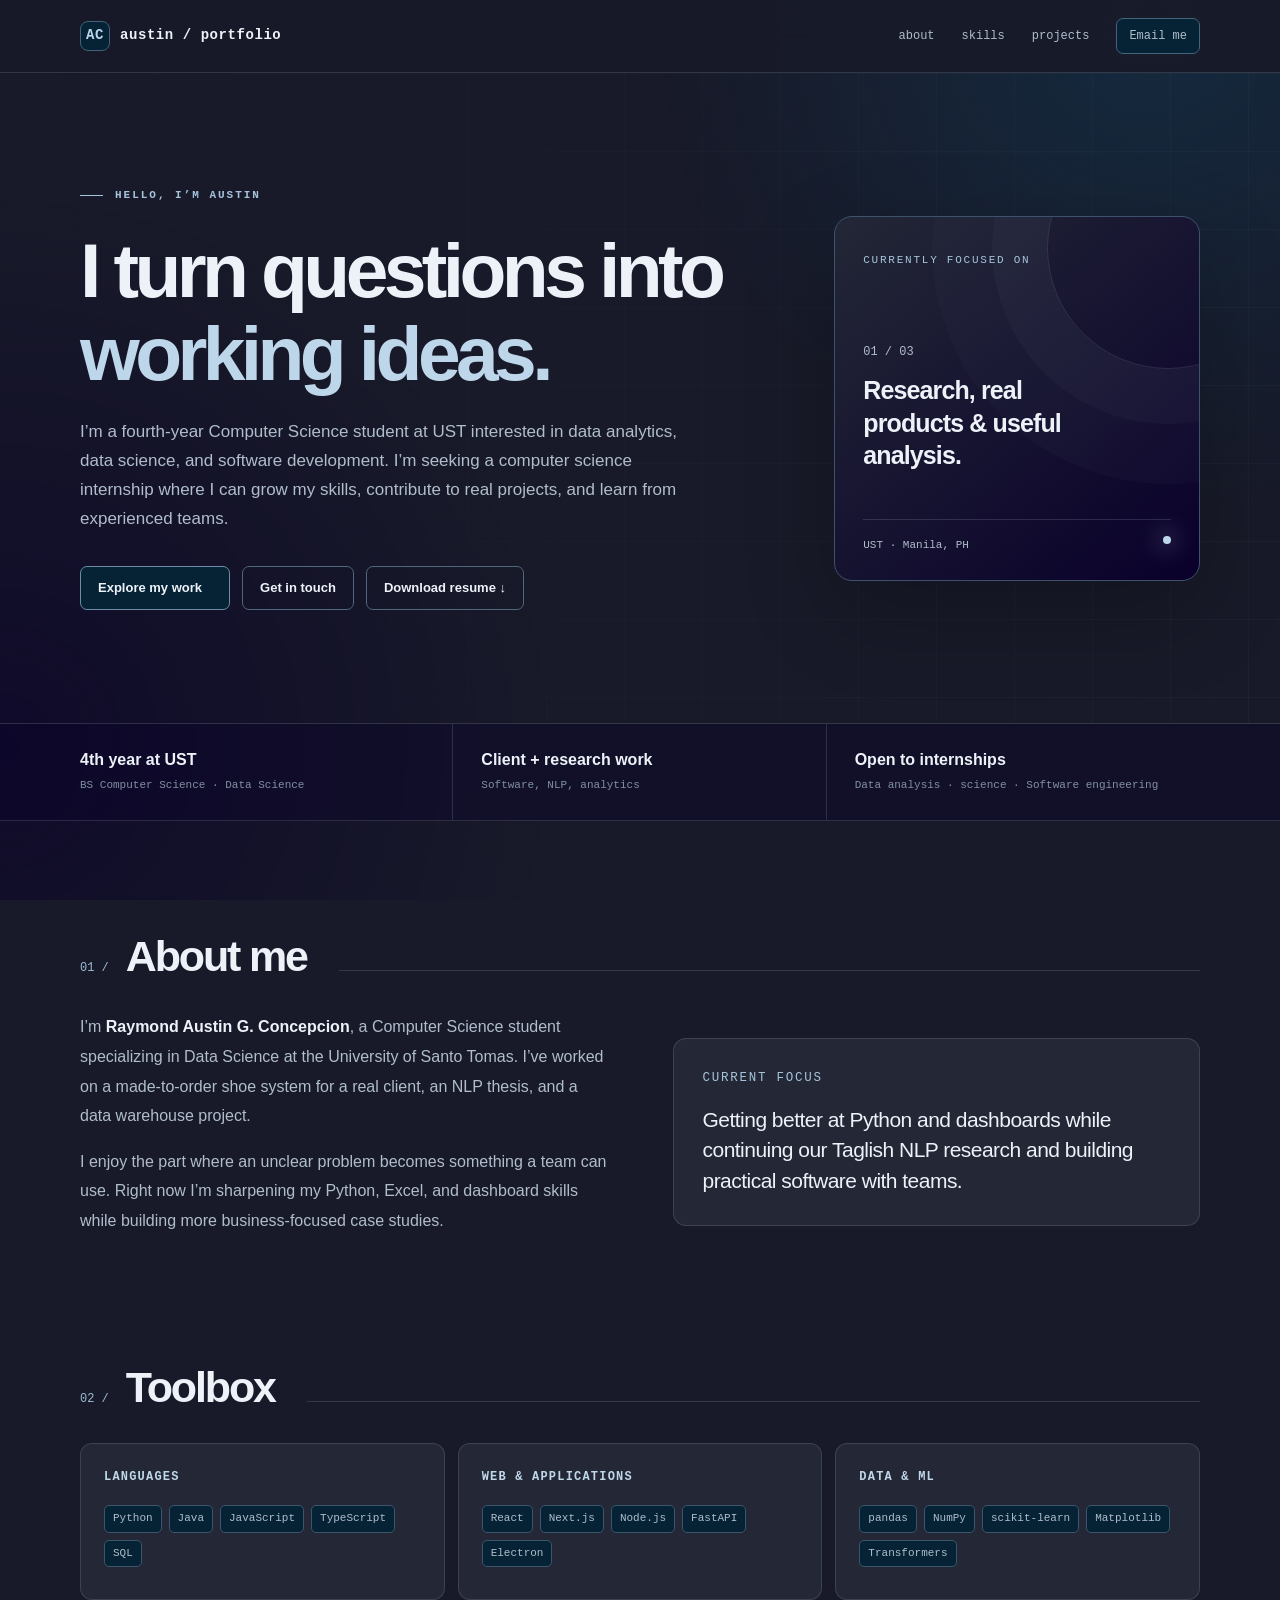
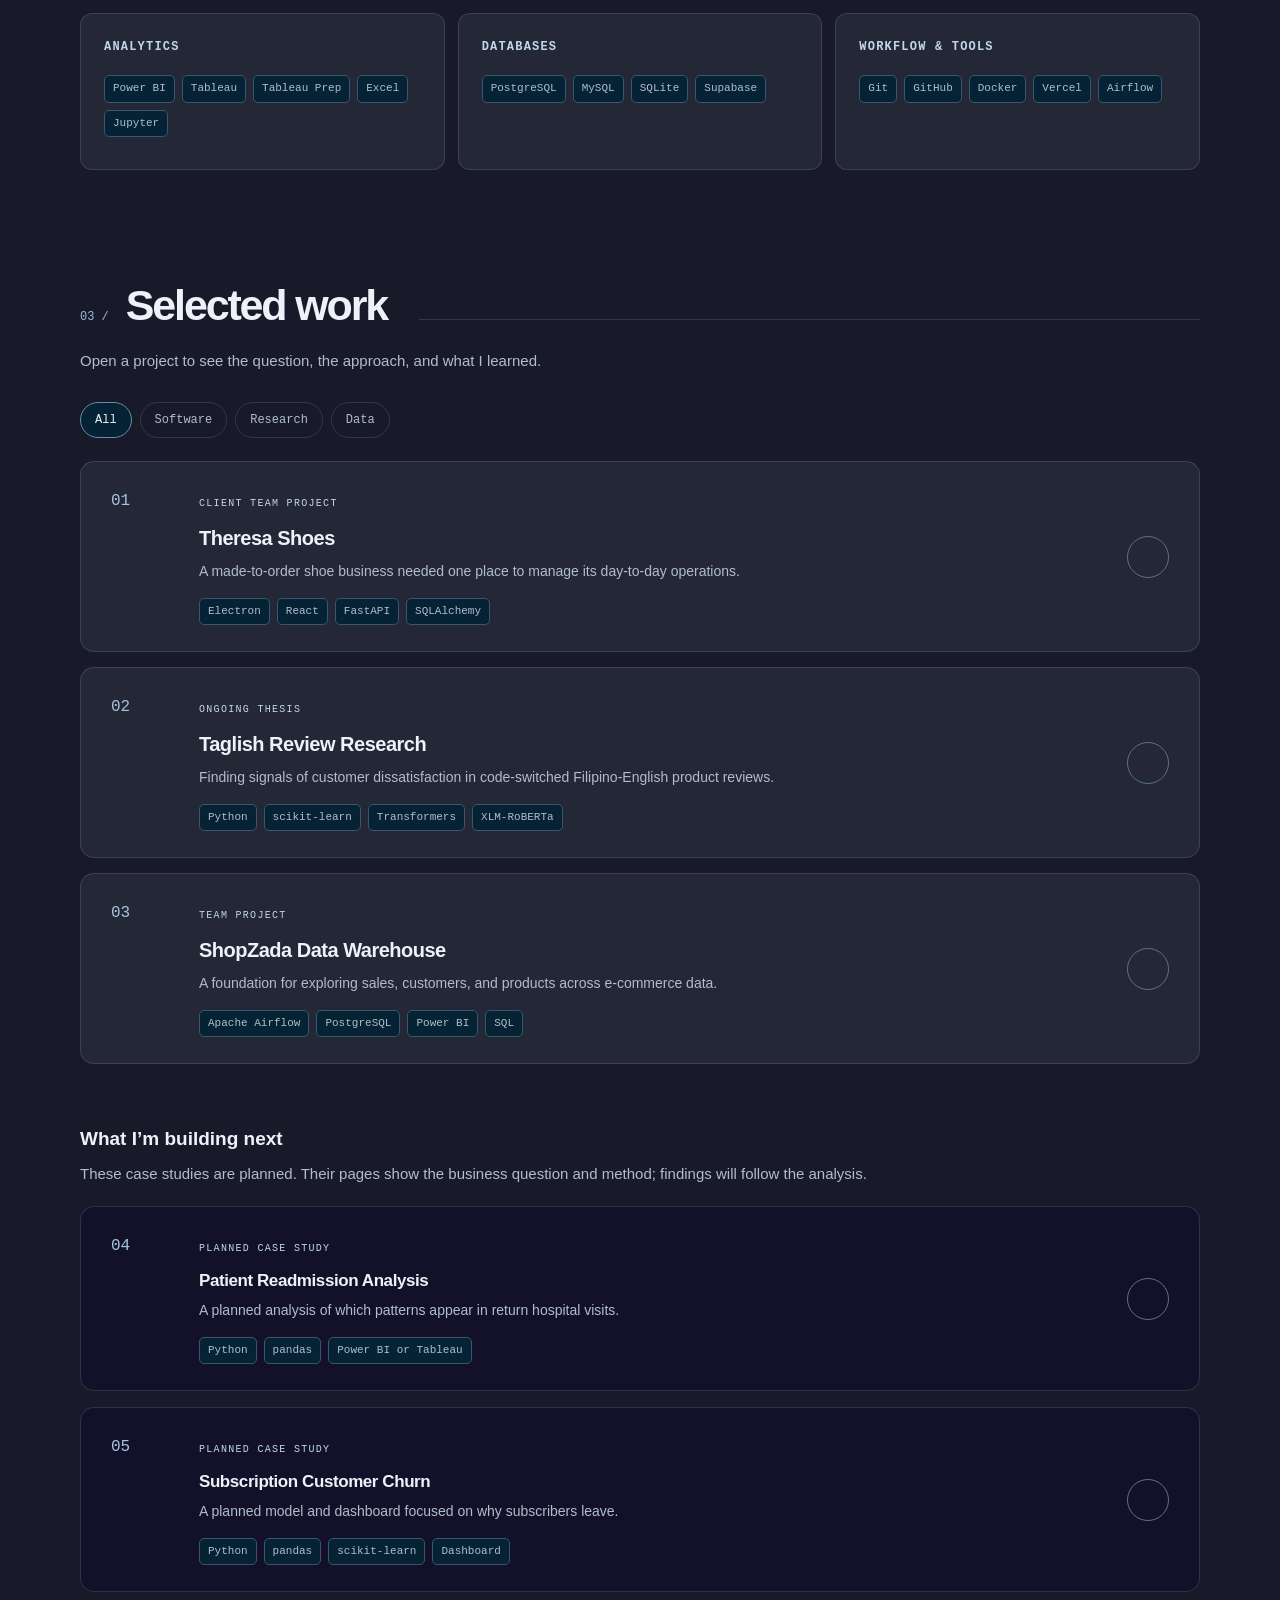
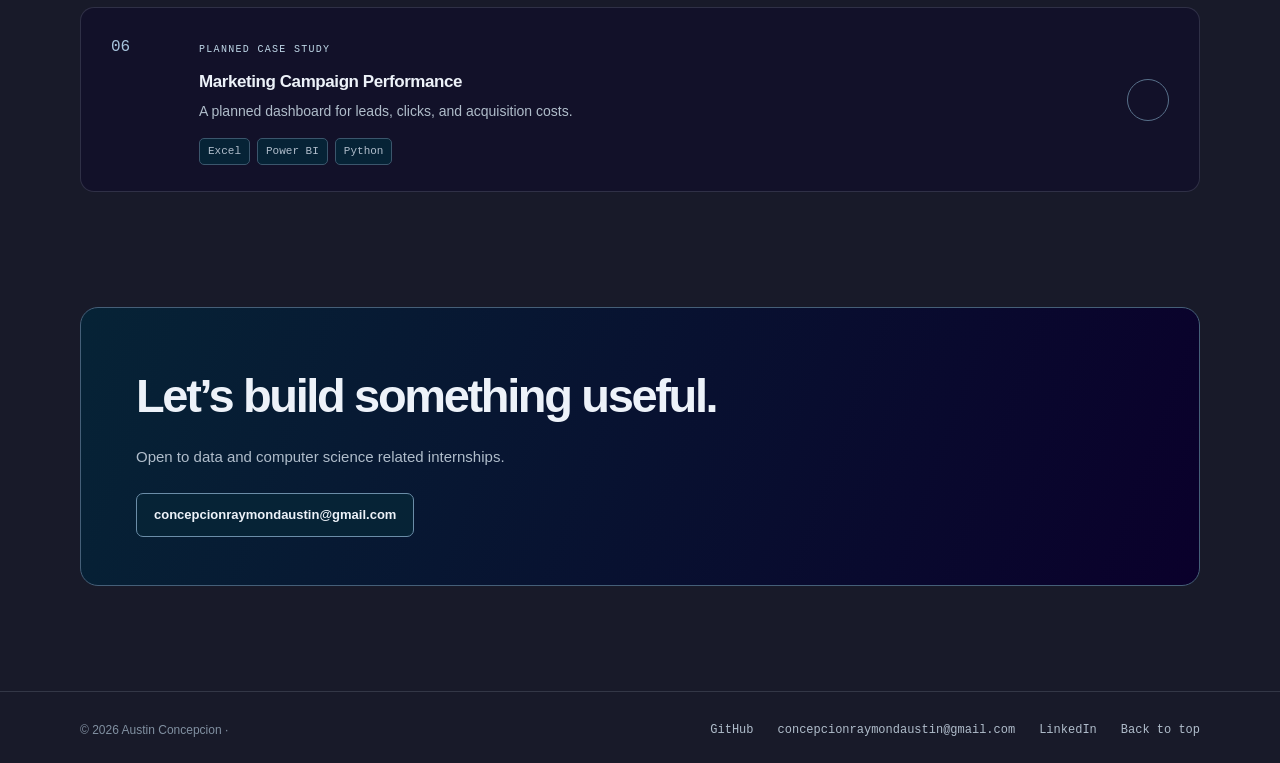
==== commit ddca8825: "removed built with care" ====
--- a/index.html
+++ b/index.html
@@ -193,7 +193,7 @@
         </div>
     </main>
     <footer class="footer">
-        <div class="wrap"><span>© 2026 Austin Concepcion · Built with care.</span>
+        <div class="wrap"><span>© 2026 Austin Concepcion · </span>
             <div class="socials mono"><a href="https://github.com/Craezyyy" target="_blank"
                     rel="noopener noreferrer">GitHub </a><a
                     href="mailto:concepcionraymondaustin@gmail.com">concepcionraymondaustin@gmail.com </a><a
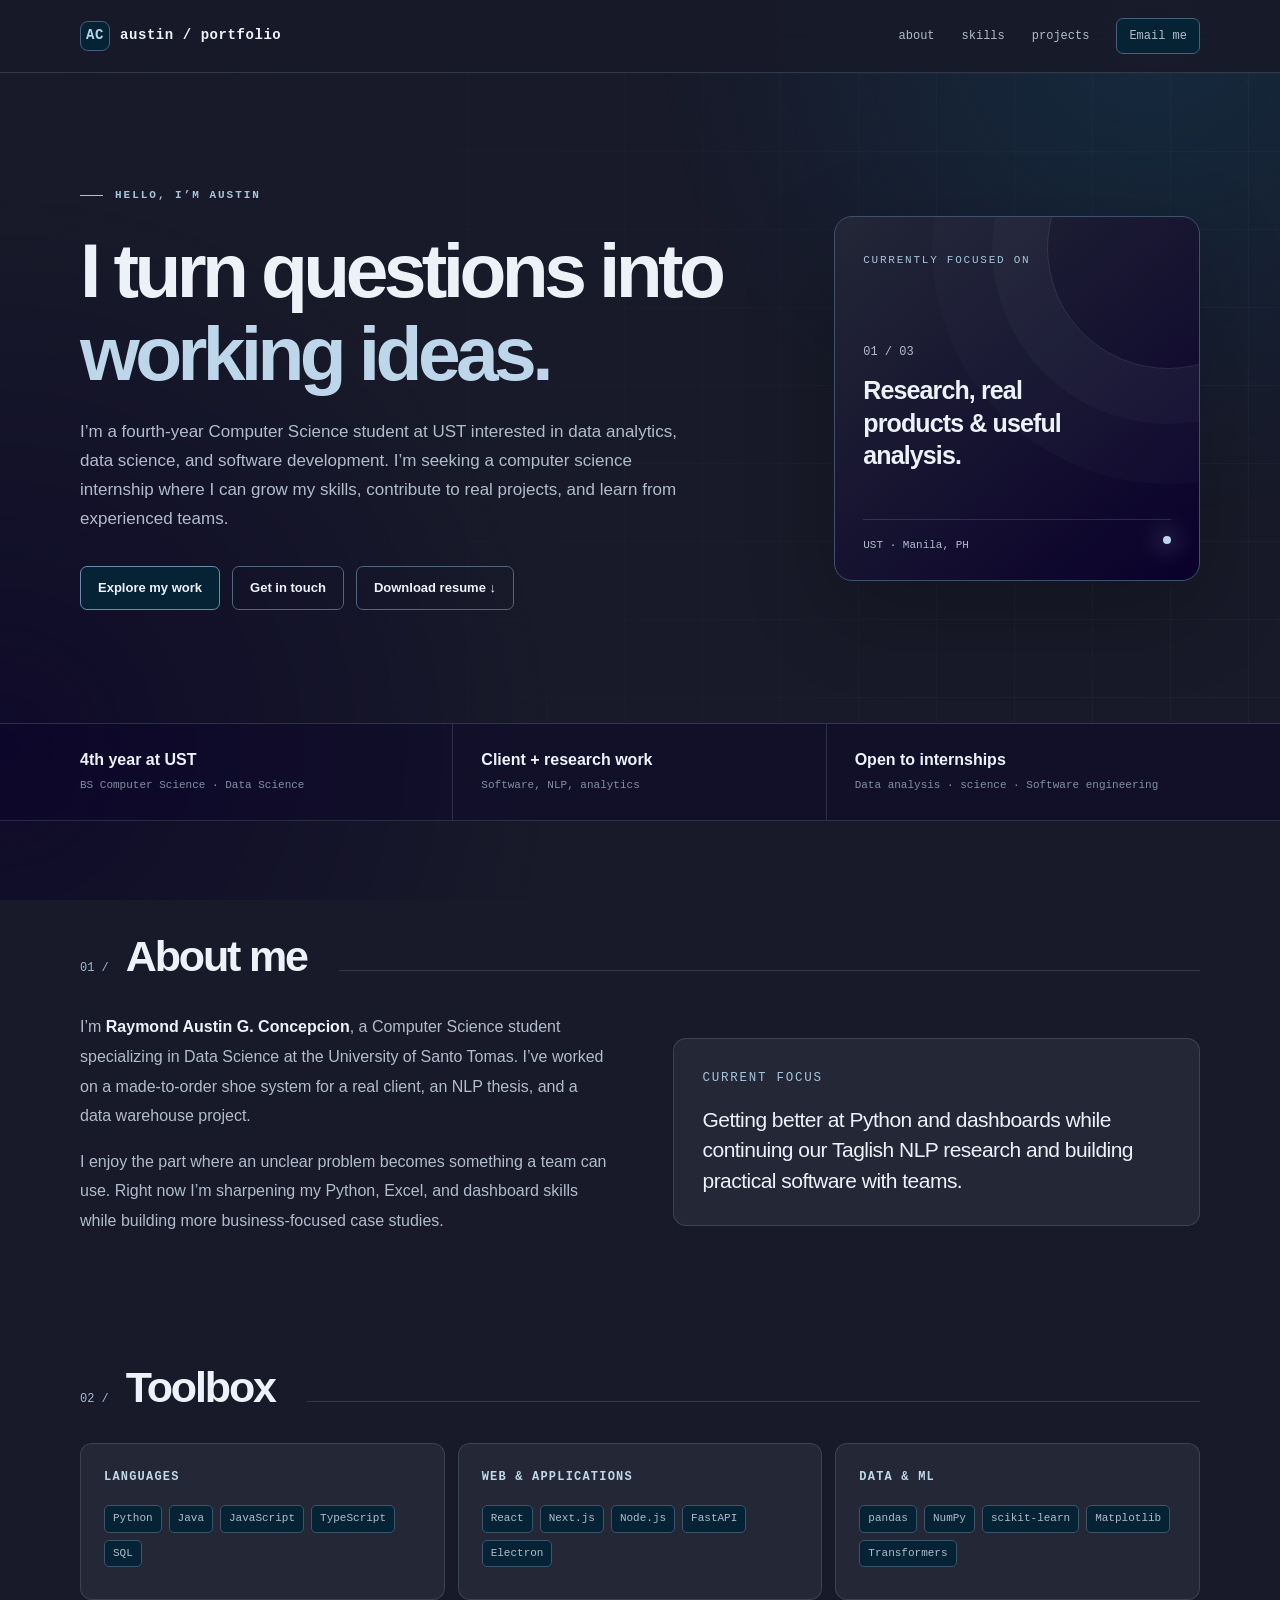
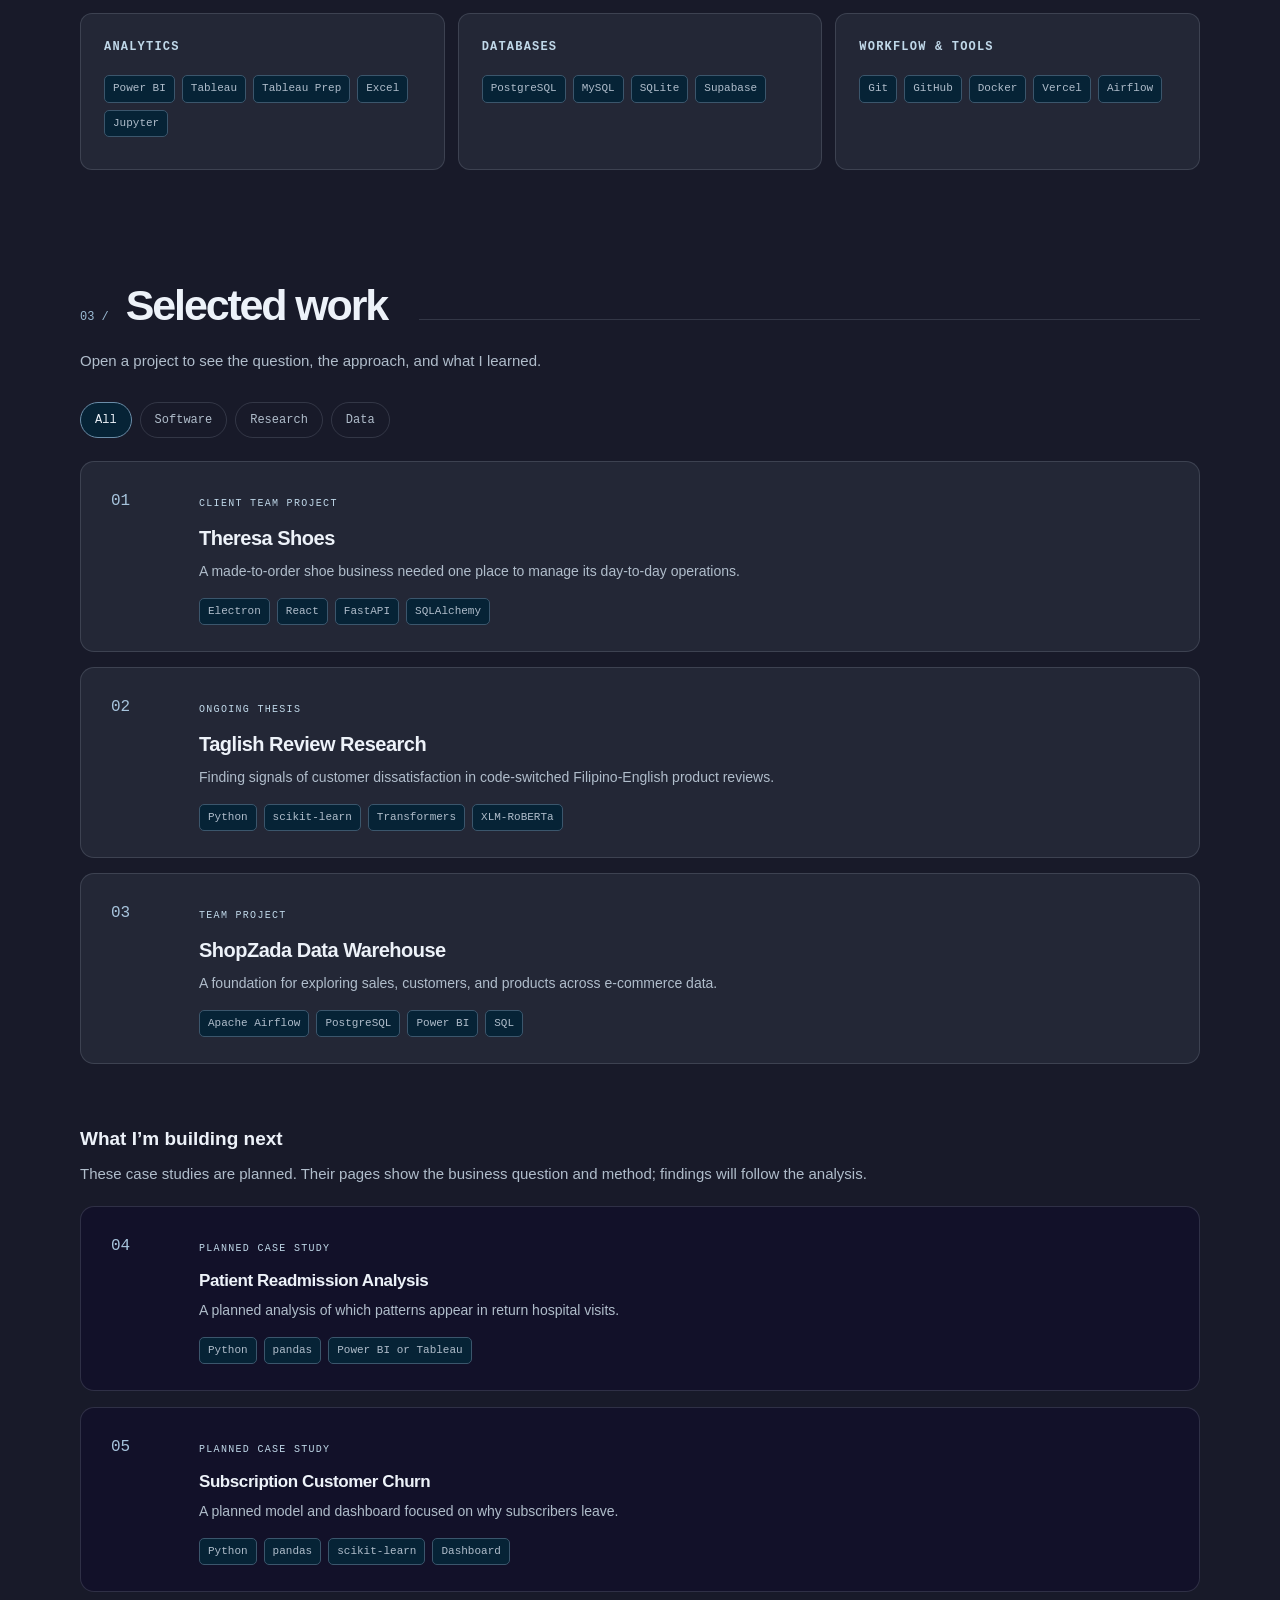
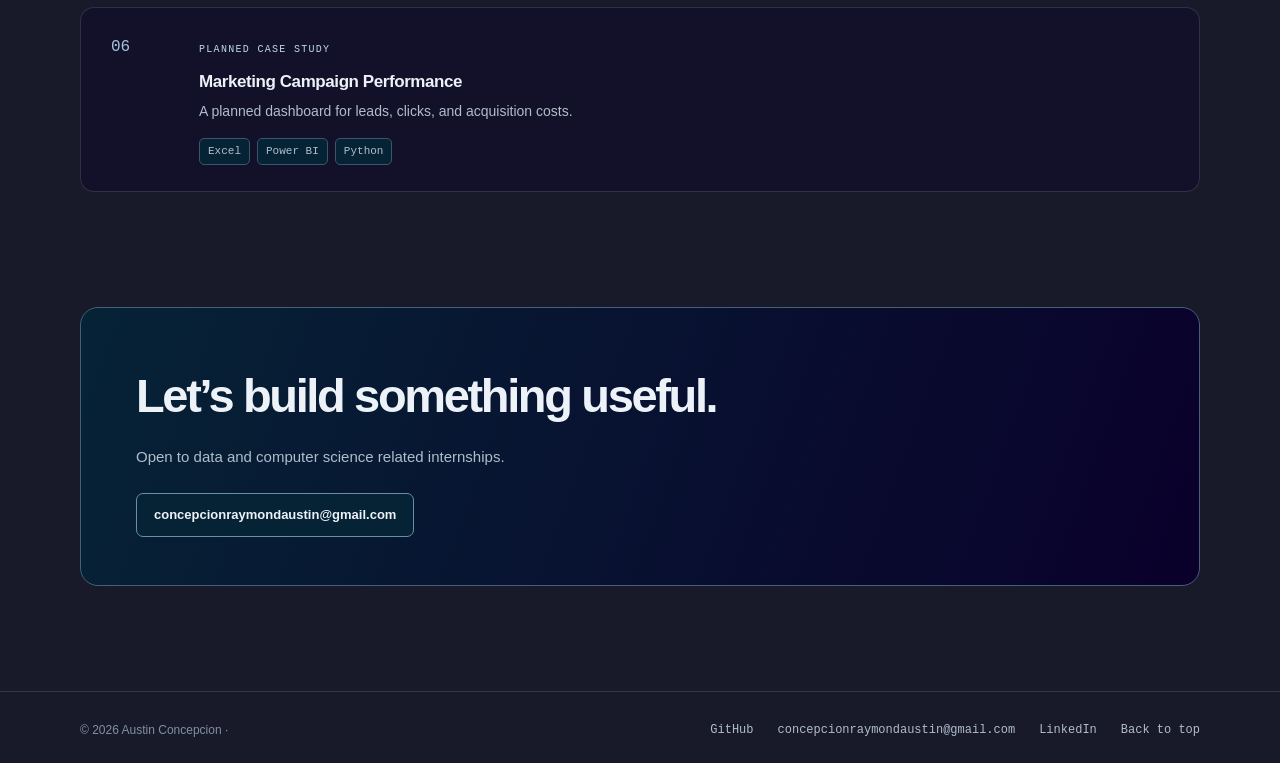
==== commit e2044fed: "fixed file structure" ====
--- a/index.html
+++ b/index.html
@@ -7,8 +7,8 @@
     <meta name="theme-color" content="#181a29">
     <meta name="description" content="Portfolio — Austin Concepcion portfolio">
     <title>Portfolio | Austin Concepcion</title>
-    <link rel="stylesheet" href="styles.css">
-    <script src="script.js" defer></script>
+    <link rel="stylesheet" href="assets/css/styles.css">
+    <script src="assets/js/script.js" defer></script>
 </head>
 
 <body>
@@ -29,10 +29,9 @@
                     <p class="hero-copy">I’m a fourth-year Computer Science student at UST interested in data analytics,
                         data science, and software development. I’m seeking a computer science internship where I can
                         grow my skills, contribute to real projects, and learn from experienced teams.</p>
-                    <div class="hero-buttons"><a class="button primary" href="#projects">Explore my work <span
-                                aria-hidden="true"></span></a><a class="button"
+                    <div class="hero-buttons"><a class="button primary" href="#projects">Explore my work</a><a class="button"
                             href="mailto:concepcionraymondaustin@gmail.com">Get in touch</a><a class="button"
-                            href="Austin_Concepcion_Resume.pdf" download>Download resume ↓</a></div>
+                            href="assets/docs/Austin_Concepcion_Resume.pdf" download>Download resume ↓</a></div>
                 </div>
                 <div class="focus-board reveal" aria-label="Current focus"><span class="board-label mono">Currently
                         focused on</span>
@@ -126,15 +125,15 @@
                         aria-pressed="false">Research</button><button class="filter" data-filter="data"
                         aria-pressed="false">Data</button></div>
                 <div class="project-list"><a class="project-card reveal" data-category="software"
-                        href="theresa-shoes.html" aria-label="Read about Theresa Shoes"><span
+                        href="projects/theresa-shoes.html" aria-label="Read about Theresa Shoes"><span
                             class="index mono">01</span>
                         <div><span class="status mono">Client team project</span>
                             <h3>Theresa Shoes</h3>
                             <p>A made-to-order shoe business needed one place to manage its day-to-day operations.</p>
                             <div class="chips">
                                 <span>Electron</span><span>React</span><span>FastAPI</span><span>SQLAlchemy</span></div>
-                        </div><span class="arrow" aria-hidden="true"></span>
-                    </a><a class="project-card reveal" data-category="research" href="taglish-reviews.html"
+                        </div>
+</a><a class="project-card reveal" data-category="research" href="projects/taglish-reviews.html"
                         aria-label="Read about Taglish Review Research"><span class="index mono">02</span>
                         <div><span class="status mono">Ongoing thesis</span>
                             <h3>Taglish Review Research</h3>
@@ -143,30 +142,30 @@
                             <div class="chips">
                                 <span>Python</span><span>scikit-learn</span><span>Transformers</span><span>XLM-RoBERTa</span>
                             </div>
-                        </div><span class="arrow" aria-hidden="true"></span>
-                    </a><a class="project-card reveal" data-category="data" href="shopzada.html"
+                        </div>
+</a><a class="project-card reveal" data-category="data" href="projects/shopzada.html"
                         aria-label="Read about ShopZada Data Warehouse"><span class="index mono">03</span>
                         <div><span class="status mono">Team project</span>
                             <h3>ShopZada Data Warehouse</h3>
                             <p>A foundation for exploring sales, customers, and products across e-commerce data.</p>
                             <div class="chips"><span>Apache Airflow</span><span>PostgreSQL</span><span>Power
                                     BI</span><span>SQL</span></div>
-                        </div><span class="arrow" aria-hidden="true"></span>
-                    </a></div>
+                        </div>
+</a></div>
                 <div class="roadmap">
                     <h3>What I’m building next</h3>
                     <p>These case studies are planned. Their pages show the business question and method; findings will
                         follow the analysis.</p>
                     <div class="project-list"><a class="project-card reveal" data-category="data"
-                            href="patient-readmission.html" aria-label="Read about Patient Readmission Analysis"><span
+                            href="projects/patient-readmission.html" aria-label="Read about Patient Readmission Analysis"><span
                                 class="index mono">04</span>
                             <div><span class="status mono">Planned case study</span>
                                 <h3>Patient Readmission Analysis</h3>
                                 <p>A planned analysis of which patterns appear in return hospital visits.</p>
                                 <div class="chips"><span>Python</span><span>pandas</span><span>Power BI or
                                         Tableau</span></div>
-                            </div><span class="arrow" aria-hidden="true"></span>
-                        </a><a class="project-card reveal" data-category="data" href="customer-churn.html"
+                            </div>
+</a><a class="project-card reveal" data-category="data" href="projects/customer-churn.html"
                             aria-label="Read about Subscription Customer Churn"><span class="index mono">05</span>
                             <div><span class="status mono">Planned case study</span>
                                 <h3>Subscription Customer Churn</h3>
@@ -174,15 +173,15 @@
                                 <div class="chips">
                                     <span>Python</span><span>pandas</span><span>scikit-learn</span><span>Dashboard</span>
                                 </div>
-                            </div><span class="arrow" aria-hidden="true"></span>
-                        </a><a class="project-card reveal" data-category="data" href="marketing-campaigns.html"
+                            </div>
+</a><a class="project-card reveal" data-category="data" href="projects/marketing-campaigns.html"
                             aria-label="Read about Marketing Campaign Performance"><span class="index mono">06</span>
                             <div><span class="status mono">Planned case study</span>
                                 <h3>Marketing Campaign Performance</h3>
                                 <p>A planned dashboard for leads, clicks, and acquisition costs.</p>
                                 <div class="chips"><span>Excel</span><span>Power BI</span><span>Python</span></div>
-                            </div><span class="arrow" aria-hidden="true"></span>
-                        </a></div>
+                            </div>
+</a></div>
                 </div>
             </section>
             <section class="contact reveal" id="contact">
--- a/assets/css/styles.css
+++ b/assets/css/styles.css
@@ -0,0 +1,951 @@
+:root {
+    color-scheme: dark;
+    --ink: #0a002b;
+    --base: #181a29;
+    --panel: #232736;
+    --sea: #062336;
+    --blue: #13334b;
+    --text: #edf2f9;
+    --muted: #b0bdcb;
+    --faint: #8190a1;
+    --line: rgba(176, 189, 203, .18)
+}
+
+* {
+    box-sizing: border-box
+}
+
+html {
+    scroll-behavior: smooth
+}
+
+body {
+    margin: 0;
+    background: var(--base);
+    color: var(--text);
+    font: 15px/1.7 Inter, Arial, Helvetica, sans-serif
+}
+
+body::before {
+    content: "";
+    position: fixed;
+    z-index: -1;
+    inset: 0;
+    background: radial-gradient(circle at 90% 2%, rgba(19, 51, 75, .65), transparent 34%), radial-gradient(circle at 0% 83%, rgba(10, 0, 43, .6), transparent 37%);
+    pointer-events: none
+}
+
+a {
+    color: inherit;
+    text-decoration: none
+}
+
+button {
+    font: inherit
+}
+
+a:focus-visible,
+button:focus-visible {
+    outline: 2px solid #b9d5ec;
+    outline-offset: 4px
+}
+
+::selection {
+    background: #13334b;
+    color: white
+}
+
+.wrap {
+    width: min(1120px, calc(100% - 52px));
+    margin: auto
+}
+
+.mono {
+    font-family: ui-monospace, SFMono-Regular, Consolas, monospace
+}
+
+.topbar {
+    position: sticky;
+    top: 0;
+    z-index: 10;
+    background: rgba(24, 26, 41, .90);
+    backdrop-filter: blur(18px);
+    border-bottom: 1px solid var(--line)
+}
+
+.nav {
+    min-height: 72px;
+    display: flex;
+    align-items: center;
+    justify-content: space-between;
+    gap: 24px
+}
+
+.brand {
+    display: flex;
+    align-items: center;
+    gap: 10px;
+    font-size: 14px;
+    letter-spacing: .04em;
+    font-weight: 700
+}
+
+.brand-icon {
+    height: 30px;
+    width: 30px;
+    border-radius: 8px;
+    display: grid;
+    place-items: center;
+    background: var(--sea);
+    border: 1px solid #42627b;
+    color: #b9d5ec
+}
+
+.nav-links {
+    display: flex;
+    align-items: center;
+    gap: 27px;
+    color: var(--muted);
+    font-size: 12px
+}
+
+.nav-links a:hover,
+.socials a:hover {
+    color: #fff
+}
+
+.nav-cta {
+    border: 1px solid #46637d;
+    border-radius: 7px;
+    padding: 7px 12px;
+    background: var(--sea)
+}
+
+.hero {
+    position: relative;
+    overflow: hidden;
+    border-bottom: 1px solid var(--line)
+}
+
+.hero::after {
+    content: "";
+    position: absolute;
+    z-index: -1;
+    inset: 0;
+    background-image: linear-gradient(rgba(176, 189, 203, .04) 1px, transparent 1px), linear-gradient(90deg, rgba(176, 189, 203, .04) 1px, transparent 1px);
+    background-size: 78px 78px;
+    mask-image: linear-gradient(90deg, transparent, #000)
+}
+
+.hero-grid {
+    min-height: 650px;
+    display: grid;
+    grid-template-columns: minmax(0, 1.3fr) minmax(300px, .7fr);
+    gap: 75px;
+    align-items: center;
+    padding: 104px 0
+}
+
+.eyebrow {
+    color: #a7c4dd;
+    text-transform: uppercase;
+    font-size: 11px;
+    letter-spacing: .18em;
+    font-weight: 700;
+    margin: 0 0 24px
+}
+
+.eyebrow::before {
+    content: "";
+    display: inline-block;
+    width: 23px;
+    height: 1px;
+    background: #a7c4dd;
+    vertical-align: middle;
+    margin-right: 12px
+}
+
+h1 {
+    font-size: clamp(48px, 6vw, 80px);
+    line-height: 1.08;
+    letter-spacing: -.06em;
+    margin: 0 0 23px;
+    max-width: 800px
+}
+
+h1 span {
+    color: #bdd6ea
+}
+
+.hero-copy {
+    max-width: 600px;
+    color: var(--muted);
+    font-size: 17px;
+    margin: 0
+}
+
+.hero-buttons,
+.detail-actions {
+    display: flex;
+    flex-wrap: wrap;
+    gap: 12px;
+    margin-top: 32px
+}
+
+.button {
+    display: inline-flex;
+    align-items: center;
+    gap: 10px;
+    justify-content: center;
+    min-height: 44px;
+    padding: 10px 17px;
+    border: 1px solid #50677d;
+    border-radius: 7px;
+    background: transparent;
+    color: var(--text);
+    font-size: 13px;
+    font-weight: 700;
+    transition: transform .2s, background .2s, border-color .2s
+}
+
+.button:hover {
+    transform: translateY(-3px);
+    background: var(--panel);
+    border-color: #89aac3
+}
+
+.button.primary {
+    background: var(--sea);
+    border-color: #6b8da8
+}
+
+.button.primary:hover {
+    background: var(--blue)
+}
+
+.focus-board {
+    position: relative;
+    min-height: 365px;
+    transition: transform .25s ease, box-shadow .25s ease;
+    border: 1px solid #3e526d;
+    border-radius: 18px;
+    background: linear-gradient(140deg, #232736, #0a002b);
+    box-shadow: 0 30px 90px rgba(0, 0, 0, .23);
+    padding: 28px;
+    overflow: hidden
+}
+
+.focus-board::before {
+    content: "";
+    position: absolute;
+    width: 240px;
+    height: 240px;
+    border: 1px solid rgba(176, 189, 203, .16);
+    border-radius: 50%;
+    right: -90px;
+    top: -90px;
+    box-shadow: 0 0 0 55px rgba(176, 189, 203, .035), 0 0 0 115px rgba(176, 189, 203, .025)
+}
+
+.board-label {
+    position: relative;
+    color: #a7c4dd;
+    font-size: 11px;
+    letter-spacing: .16em;
+    text-transform: uppercase
+}
+
+.board-center {
+    position: relative;
+    margin-top: 72px
+}
+
+.board-center p {
+    font-size: 12px;
+    color: var(--muted);
+    margin: 0 0 12px
+}
+
+.board-center strong {
+    display: block;
+    font-size: 25px;
+    line-height: 1.3;
+    letter-spacing: -.035em;
+    max-width: 220px
+}
+
+.board-bottom {
+    position: absolute;
+    bottom: 25px;
+    left: 28px;
+    right: 28px;
+    display: flex;
+    justify-content: space-between;
+    border-top: 1px solid var(--line);
+    padding-top: 16px;
+    color: var(--muted);
+    font-size: 11px
+}
+
+.orbit-dot {
+    width: 8px;
+    height: 8px;
+    border-radius: 50%;
+    background: #bdd6ea;
+    box-shadow: 0 0 25px 7px rgba(189, 214, 234, .2)
+}
+
+.quick-strip {
+    border-bottom: 1px solid var(--line);
+    background: rgba(10, 0, 43, .35)
+}
+
+.quick-grid {
+    display: grid;
+    grid-template-columns: repeat(3, 1fr)
+}
+
+.quick-item {
+    padding: 25px 28px;
+    border-right: 1px solid var(--line)
+}
+
+.quick-item:first-child {
+    padding-left: 0
+}
+
+.quick-item:last-child {
+    border-right: 0
+}
+
+.quick-item strong {
+    display: block;
+    font-size: 16px;
+    line-height: 1.4
+}
+
+.quick-item span {
+    display: block;
+    font-size: 11px;
+    color: var(--faint);
+    margin-top: 5px
+}
+
+.section {
+    padding-top: 112px;
+    scroll-margin-top: 80px
+}
+
+.section-heading {
+    display: flex;
+    align-items: baseline;
+    gap: 17px;
+    margin-bottom: 32px
+}
+
+.section-heading .num {
+    color: #9bbbd4;
+    font-size: 12px
+}
+
+.section-heading h2 {
+    font-size: clamp(29px, 3.5vw, 43px);
+    letter-spacing: -.05em;
+    margin: 0;
+    line-height: 1.1
+}
+
+.section-heading .line {
+    height: 1px;
+    background: var(--line);
+    flex: 1;
+    margin-left: 15px
+}
+
+.about-grid {
+    display: grid;
+    grid-template-columns: 1fr 1fr;
+    gap: 65px
+}
+
+.about-grid p {
+    font-size: 16px;
+    color: var(--muted);
+    line-height: 1.85;
+    margin: 0 0 16px
+}
+
+.about-grid strong {
+    color: var(--text)
+}
+
+.about-quote {
+    padding: 29px;
+    border: 1px solid var(--line);
+    background: var(--panel);
+    border-radius: 13px;
+    align-self: center
+}
+
+.about-quote small {
+    display: block;
+    color: #a7c4dd;
+    letter-spacing: .14em;
+    text-transform: uppercase;
+    margin-bottom: 16px
+}
+
+.about-quote p {
+    font-size: 21px;
+    line-height: 1.45;
+    letter-spacing: -.025em;
+    color: var(--text);
+    margin: 0
+}
+
+.skills-grid {
+    display: grid;
+    grid-template-columns: repeat(3, 1fr);
+    gap: 13px
+}
+
+.skill-card {
+    padding: 23px;
+    border: 1px solid var(--line);
+    border-radius: 12px;
+    background: var(--panel);
+    min-height: 157px;
+    transition: transform .25s, border-color .25s
+}
+
+.skill-card:hover {
+    transform: translateY(-5px);
+    border-color: #6b8da8
+}
+
+.skill-card h3 {
+    font-size: 12px;
+    color: #c0d8e9;
+    letter-spacing: .10em;
+    text-transform: uppercase;
+    margin: 0 0 18px
+}
+
+.chips {
+    display: flex;
+    flex-wrap: wrap;
+    gap: 7px
+}
+
+.chips span {
+    font: 11px/1.4 ui-monospace, Consolas, monospace;
+    color: var(--muted);
+    background: var(--sea);
+    border: 1px solid #3b566c;
+    border-radius: 5px;
+    padding: 5px 8px
+}
+
+.section-intro {
+    margin: -13px 0 28px;
+    color: var(--muted)
+}
+
+.filters {
+    display: flex;
+    flex-wrap: wrap;
+    gap: 8px;
+    margin-bottom: 23px
+}
+
+.filter {
+    border: 1px solid var(--line);
+    border-radius: 100px;
+    background: transparent;
+    color: var(--muted);
+    padding: 7px 14px;
+    font-size: 12px;
+    cursor: pointer
+}
+
+.filter:hover,
+.filter[aria-pressed="true"] {
+    background: var(--sea);
+    color: var(--text);
+    border-color: #6b8da8
+}
+
+.project-list {
+    display: grid;
+    gap: 15px
+}
+
+.project-card {
+    position: relative;
+    display: grid;
+    grid-template-columns: 65px minmax(0, 1fr);
+    gap: 23px;
+    align-items: center;
+    border: 1px solid var(--line);
+    border-radius: 14px;
+    background: var(--panel);
+    padding: 26px 30px;
+    transition: border-color .2s, box-shadow .2s, transform .2s;
+    will-change: transform
+}
+
+.project-card:hover {
+    border-color: #7795ac;
+    box-shadow: 0 18px 50px rgba(10, 0, 43, .28)
+}
+
+.project-card .index {
+    font-size: 16px;
+    color: #a7c4dd;
+    align-self: start
+}
+
+.project-card h3 {
+    font-size: 20px;
+    line-height: 1.35;
+    letter-spacing: -.025em;
+    margin: 0 0 8px
+}
+
+.project-card p {
+    margin: 0 0 14px;
+    color: var(--muted);
+    font-size: 14px;
+    max-width: 730px
+}
+
+.project-card[hidden] {
+    display: none
+}
+
+.status {
+    display: inline-block;
+    margin-bottom: 13px;
+    color: #c0d8e9;
+    font-size: 10px;
+    letter-spacing: .13em;
+    text-transform: uppercase
+}
+
+.roadmap {
+    margin-top: 58px
+}
+
+.roadmap h3 {
+    font-size: 19px;
+    margin: 0 0 6px
+}
+
+.roadmap>p {
+    color: var(--muted);
+    margin: 0 0 20px
+}
+
+.roadmap .project-card {
+    background: rgba(10, 0, 43, .34)
+}
+
+.roadmap .project-card h3 {
+    font-size: 17px
+}
+
+.contact {
+    margin: 115px 0 105px;
+    background: linear-gradient(110deg, #062336, #0a002b);
+    border: 1px solid #455f78;
+    border-radius: 18px;
+    padding: 48px 55px
+}
+
+.contact h2 {
+    font-size: clamp(30px, 4vw, 47px);
+    letter-spacing: -.05em;
+    margin: 0 0 8px
+}
+
+.contact p {
+    color: var(--muted);
+    margin: 0 0 24px
+}
+
+.footer {
+    border-top: 1px solid var(--line);
+    color: var(--faint);
+    padding: 28px 0;
+    font-size: 12px
+}
+
+.footer .wrap {
+    display: flex;
+    justify-content: space-between;
+    gap: 20px;
+    flex-wrap: wrap
+}
+
+.socials {
+    display: flex;
+    flex-wrap: wrap;
+    min-width: 0;
+    max-width: 100%;
+    gap: 12px 24px;
+    color: var(--muted)
+}
+
+.socials a { overflow-wrap: anywhere }
+.contact .button { max-width: 100%; overflow-wrap: anywhere; text-align: center }
+
+.detail-hero {
+    padding: 83px 0 67px;
+    border-bottom: 1px solid var(--line);
+    background: linear-gradient(125deg, #0a002b, #181a29 60%, #062336)
+}
+
+.back {
+    display: inline-block;
+    color: var(--muted);
+    font-size: 12px;
+    margin-bottom: 38px
+}
+
+.back:hover {
+    color: var(--text)
+}
+
+.detail-hero h1 {
+    font-size: clamp(40px, 5vw, 67px);
+    max-width: 850px;
+    margin-bottom: 18px
+}
+
+.detail-hero .summary {
+    font-size: 17px;
+    color: var(--muted);
+    max-width: 750px;
+    margin: 0
+}
+
+.detail-hero .chips {
+    margin-top: 25px
+}
+
+.detail-main {
+    padding: 55px 0 100px
+}
+
+.visual-panel {
+    min-height: 340px;
+    border: 1px solid #4a637a;
+    border-radius: 16px;
+    background: linear-gradient(130deg, #062336, #232736 52%, #0a002b);
+    padding: 38px;
+    display: flex;
+    flex-direction: column;
+    justify-content: space-between;
+    overflow: hidden;
+    position: relative
+}
+
+.visual-panel::after {
+    content: "";
+    width: 300px;
+    height: 300px;
+    border: 1px solid rgba(225, 236, 247, .18);
+    border-radius: 50%;
+    position: absolute;
+    right: 10%;
+    top: -95px;
+    box-shadow: 0 0 0 75px rgba(225, 236, 247, .025), 0 0 0 150px rgba(225, 236, 247, .025)
+}
+
+.visual-panel small {
+    position: relative;
+    z-index: 1;
+    font-size: 11px;
+    letter-spacing: .16em;
+    color: #c0d8e9;
+    text-transform: uppercase
+}
+
+.visual-panel strong {
+    position: relative;
+    z-index: 1;
+    font-size: clamp(30px, 5vw, 55px);
+    line-height: 1.15;
+    letter-spacing: -.05em;
+    max-width: 650px
+}
+
+.visual-panel .flow {
+    position: relative;
+    z-index: 1;
+    display: flex;
+    flex-wrap: wrap;
+    gap: 10px
+}
+
+.flow span {
+    padding: 8px 13px;
+    border: 1px solid #7793ab;
+    background: rgba(10, 0, 43, .5);
+    border-radius: 6px;
+    font-size: 12px
+}
+
+.detail-columns {
+    display: grid;
+    grid-template-columns: 1.3fr .7fr;
+    gap: 50px;
+    margin-top: 55px
+}
+
+.detail-columns h2 {
+    font-size: 24px;
+    letter-spacing: -.03em;
+    margin: 0 0 17px
+}
+
+.detail-columns p {
+    color: var(--muted);
+    line-height: 1.85;
+    margin: 0 0 18px
+}
+
+.detail-columns ul {
+    margin: 0;
+    padding-left: 19px;
+    color: var(--muted)
+}
+
+.detail-columns li {
+    margin-bottom: 13px
+}
+
+.detail-columns li::marker {
+    color: #c0d8e9
+}
+
+.side-card {
+    border: 1px solid var(--line);
+    border-radius: 12px;
+    background: var(--panel);
+    padding: 24px;
+    align-self: start
+}
+
+.side-card h2 {
+    color: #c0d8e9;
+    font-size: 12px;
+    letter-spacing: .13em;
+    text-transform: uppercase
+}
+
+.meta {
+    border-top: 1px solid var(--line);
+    padding: 12px 0
+}
+
+.meta small {
+    display: block;
+    color: var(--faint);
+    font-size: 11px
+}
+
+.meta strong {
+    font-size: 13px;
+    font-weight: 500
+}
+
+.next-nav {
+    display: flex;
+    justify-content: space-between;
+    gap: 18px;
+    border-top: 1px solid var(--line);
+    margin-top: 70px;
+    padding-top: 26px;
+    font-size: 13px;
+    color: #c0d8e9
+}
+
+.next-nav a:hover {
+    text-decoration: underline
+}
+
+.js .reveal {
+    opacity: 0;
+    transform: translateY(18px);
+    transition: opacity .55s, transform .55s
+}
+
+.js .reveal.visible {
+    opacity: 1;
+    transform: translateY(0)
+}
+
+@media(max-width:850px) {
+    .hero-grid {
+        grid-template-columns: 1fr;
+        gap: 35px;
+        min-height: 0;
+        padding: 95px 0
+    }
+
+    .focus-board {
+        min-height: 285px
+    }
+
+    .board-center {
+        margin-top: 42px
+    }
+
+    .about-grid {
+        gap: 25px
+    }
+
+    .skills-grid {
+        grid-template-columns: repeat(2, 1fr)
+    }
+}
+
+@media(max-width:620px) {
+    .wrap {
+        width: calc(100% - 36px)
+    }
+
+    .nav {
+        min-height: 0;
+        padding: 12px 0;
+        flex-wrap: wrap;
+        gap: 10px
+    }
+
+    .nav-links {
+        width: 100%;
+        justify-content: space-between;
+        flex-wrap: wrap;
+        gap: 8px;
+        font-size: 11px
+    }
+
+    .hero-grid {
+        padding: 76px 0;
+        gap: 30px
+    }
+
+    .hero-copy {
+        font-size: 15px
+    }
+
+    .focus-board {
+        min-height: 245px
+    }
+
+    .quick-grid {
+        grid-template-columns: 1fr 1fr
+    }
+
+    .quick-item {
+        padding: 18px 8px
+    }
+
+    .quick-item:last-child {
+        display: none
+    }
+
+    .section {
+        padding-top: 80px;
+        scroll-margin-top: 125px
+    }
+
+    .contact { scroll-margin-top: 125px }
+
+    .about-grid,
+    .detail-columns {
+        grid-template-columns: 1fr
+    }
+
+    .skills-grid {
+        gap: 10px
+    }
+
+    .skill-card {
+        padding: 18px
+    }
+
+    .project-card {
+        grid-template-columns: minmax(0, 1fr);
+        gap: 11px;
+        padding: 20px
+    }
+
+    .project-card .index {
+        display: none
+    }
+
+    .project-card h3 {
+        font-size: 17px
+    }
+
+    .contact {
+        margin: 80px 0;
+        padding: 32px 24px
+    }
+
+    .detail-hero {
+        padding: 55px 0
+    }
+
+    .detail-main {
+        padding-top: 30px
+    }
+
+    .visual-panel {
+        min-height: 300px;
+        padding: 25px
+    }
+
+    .detail-columns {
+        gap: 25px;
+        margin-top: 38px
+    }
+
+    .next-nav {
+        flex-direction: column
+    }
+}
+
+@media(prefers-reduced-motion:reduce) {
+    html {
+        scroll-behavior: auto
+    }
+
+    .focus-board {
+        transition: none
+    }
+
+    .js .reveal,
+    .js .reveal.visible {
+        opacity: 1;
+        transform: none;
+        transition: none
+    }
+
+    .project-card,
+    .button,
+    .skill-card {
+        transition: none;
+        will-change: auto
+    }
+}
+@media (max-width: 380px) {
+    .skills-grid { grid-template-columns: 1fr }
+    .quick-grid { grid-template-columns: 1fr }
+    .quick-item:nth-child(2) { display: none }
+    .hero-grid { padding: 60px 0 }
+    h1 { font-size: clamp(38px, 11vw, 48px) }
+    .visual-panel { padding: 20px }
+}
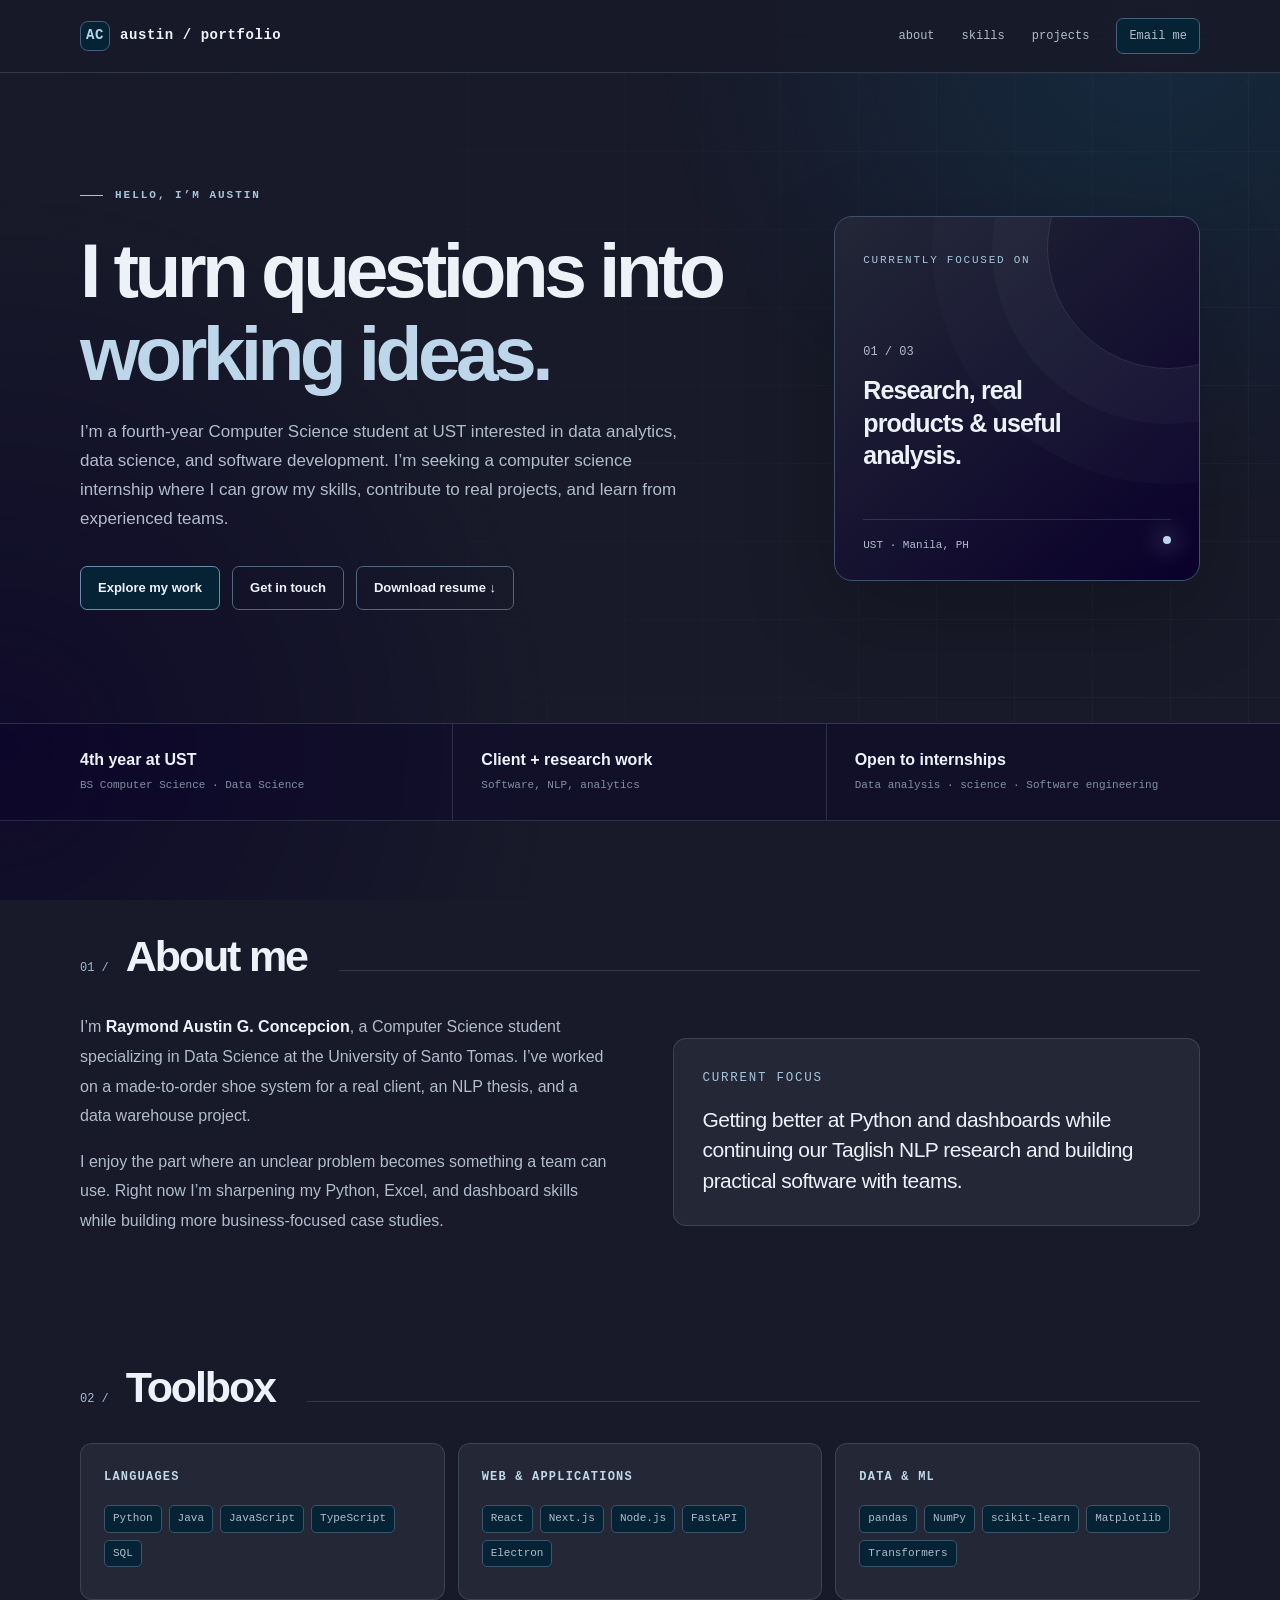
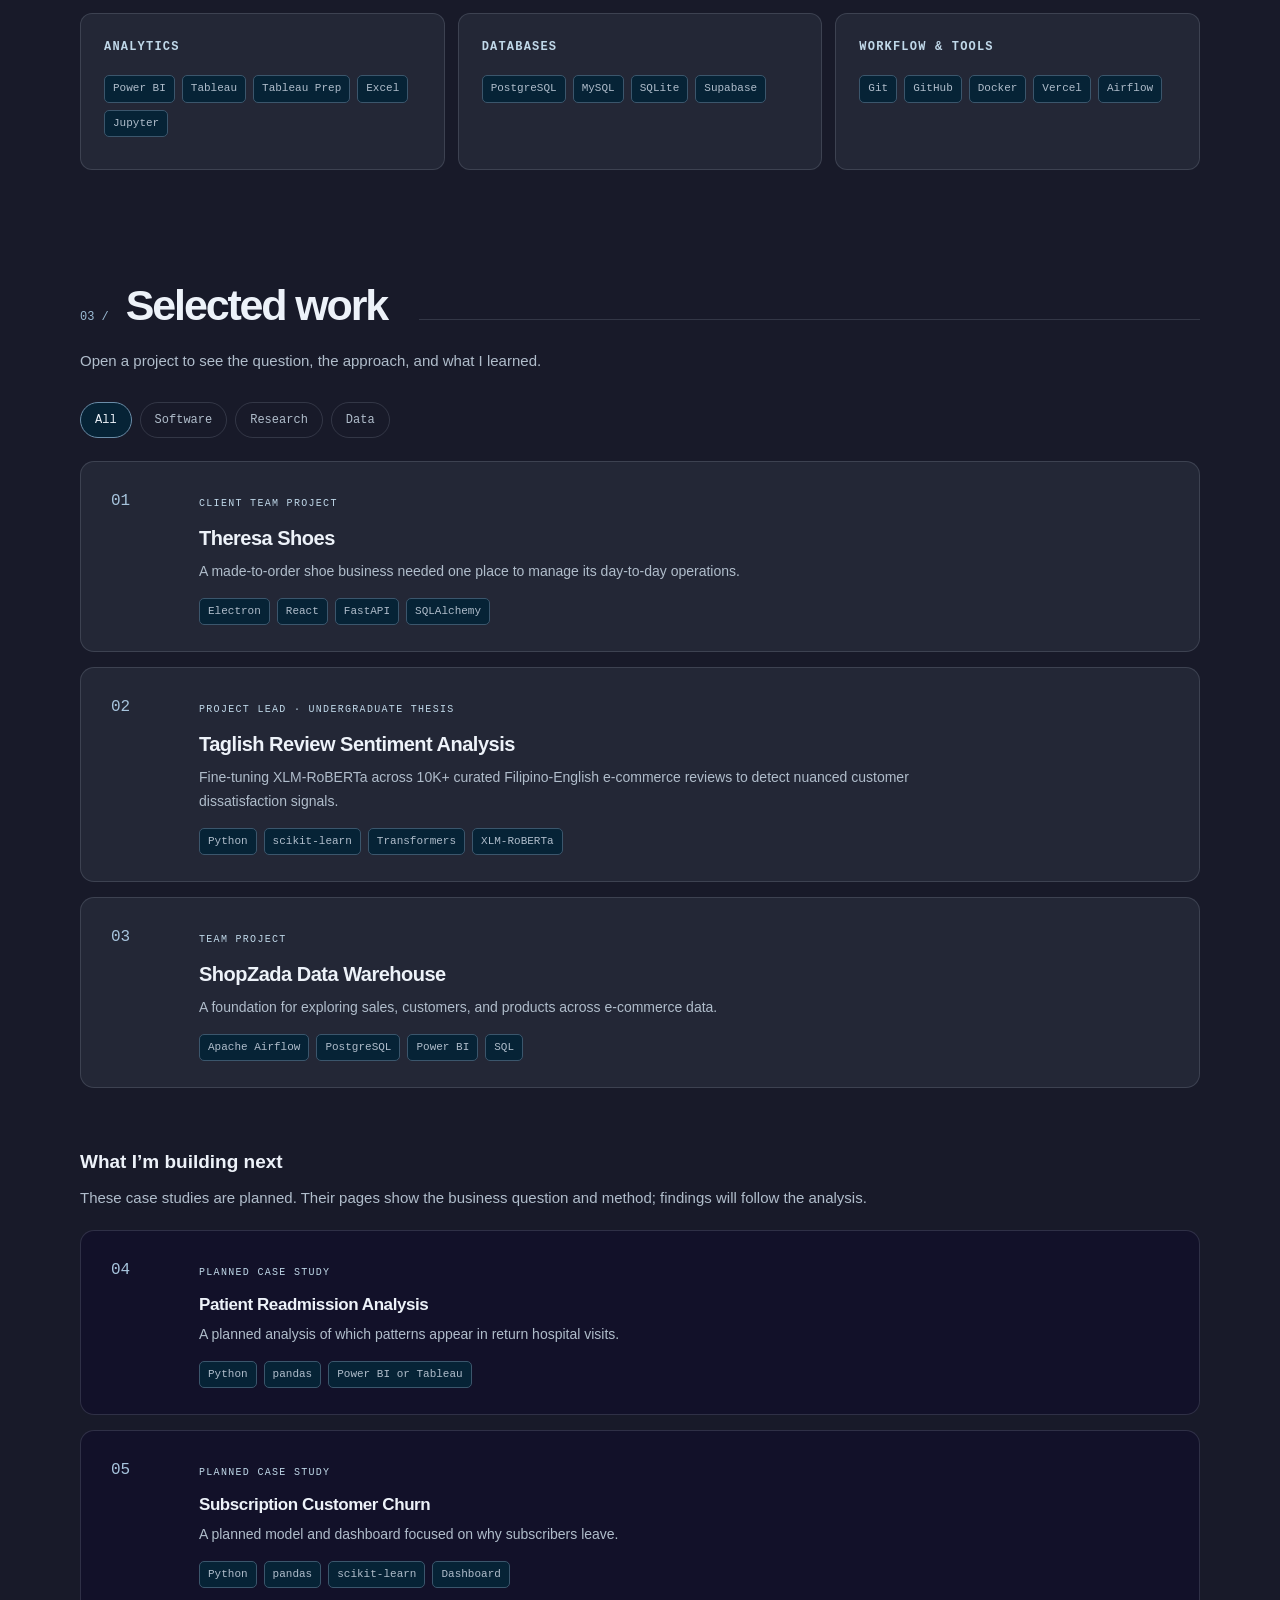
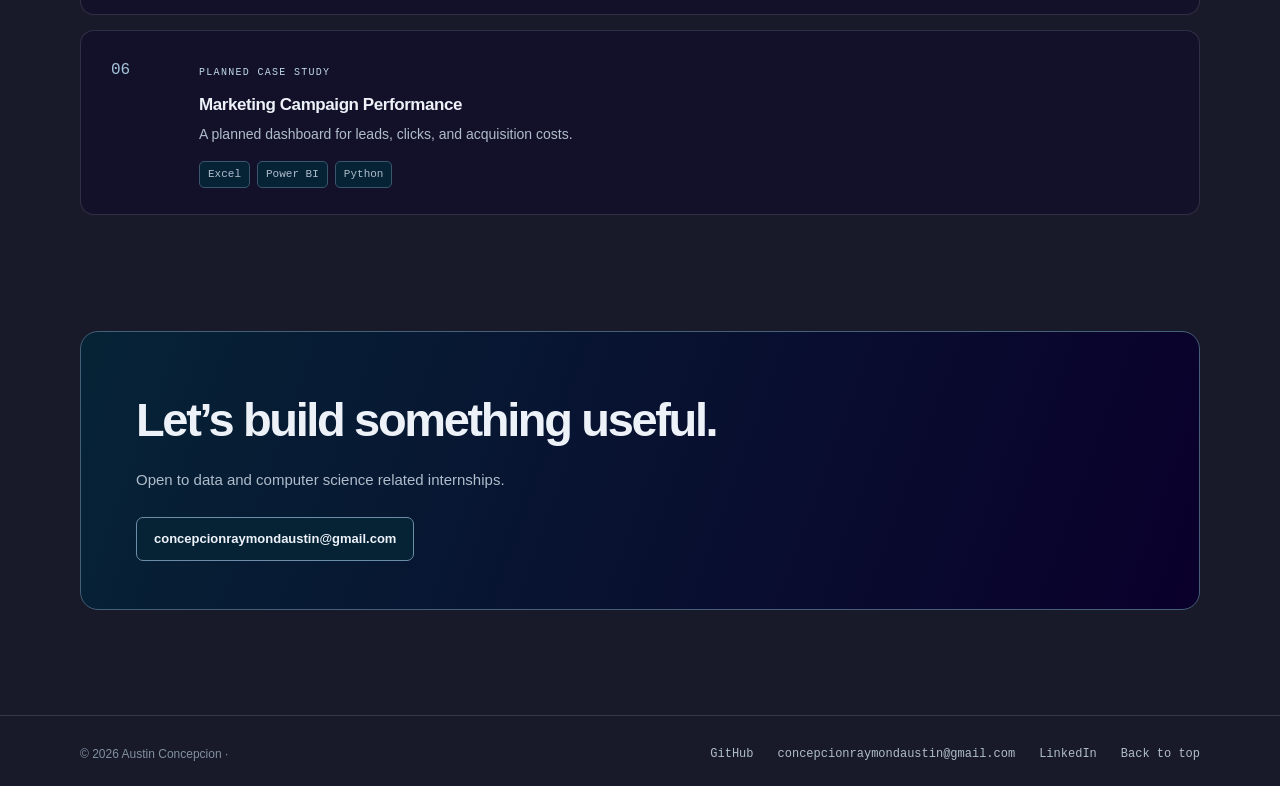
==== commit feb3053c: "updated" ====
--- a/index.html
+++ b/index.html
@@ -29,9 +29,10 @@
                     <p class="hero-copy">I’m a fourth-year Computer Science student at UST interested in data analytics,
                         data science, and software development. I’m seeking a computer science internship where I can
                         grow my skills, contribute to real projects, and learn from experienced teams.</p>
-                    <div class="hero-buttons"><a class="button primary" href="#projects">Explore my work</a><a class="button"
-                            href="mailto:concepcionraymondaustin@gmail.com">Get in touch</a><a class="button"
-                            href="assets/docs/Austin_Concepcion_Resume.pdf" download>Download resume ↓</a></div>
+                    <div class="hero-buttons"><a class="button primary" href="#projects">Explore my work</a><a
+                            class="button" href="mailto:concepcionraymondaustin@gmail.com">Get in touch</a><a
+                            class="button" href="assets/docs/Austin_Concepcion_Resume.pdf" download>Download resume
+                            ↓</a></div>
                 </div>
                 <div class="focus-board reveal" aria-label="Current focus"><span class="board-label mono">Currently
                         focused on</span>
@@ -50,7 +51,7 @@
                 <div class="quick-item"><strong>Client + research work</strong><span class="mono">Software, NLP,
                         analytics</span></div>
                 <div class="quick-item"><strong>Open to internships</strong><span class="mono">Data analysis · science ·
-                       Software engineering</span></div>
+                        Software engineering</span></div>
             </div>
         </div>
         <div class="wrap">
@@ -104,7 +105,8 @@
                     <div class="skill-card reveal">
                         <h3 class="mono">Databases</h3>
                         <div class="chips">
-                            <span>PostgreSQL</span><span>MySQL</span><span>SQLite</span><span>Supabase</span></div>
+                            <span>PostgreSQL</span><span>MySQL</span><span>SQLite</span><span>Supabase</span>
+                        </div>
                     </div>
                     <div class="skill-card reveal">
                         <h3 class="mono">Workflow &amp; tools</h3>
@@ -131,19 +133,22 @@
                             <h3>Theresa Shoes</h3>
                             <p>A made-to-order shoe business needed one place to manage its day-to-day operations.</p>
                             <div class="chips">
-                                <span>Electron</span><span>React</span><span>FastAPI</span><span>SQLAlchemy</span></div>
-                        </div>
-</a><a class="project-card reveal" data-category="research" href="projects/taglish-reviews.html"
-                        aria-label="Read about Taglish Review Research"><span class="index mono">02</span>
-                        <div><span class="status mono">Ongoing thesis</span>
-                            <h3>Taglish Review Research</h3>
-                            <p>Finding signals of customer dissatisfaction in code-switched Filipino-English product
-                                reviews.</p>
+                                <span>Electron</span><span>React</span><span>FastAPI</span><span>SQLAlchemy</span>
+                            </div>
+                        </div>
+                    </a><a class="project-card reveal" data-category="research" href="projects/taglish-reviews.html"
+                        aria-label="Read about Taglish Review Research">
+                        <span class="index mono">02</span>
+                        <div>
+                            <span class="status mono">Project Lead · Undergraduate Thesis</span>
+                            <h3>Taglish Review Sentiment Analysis</h3>
+                            <p>Fine-tuning XLM-RoBERTa across 10K+ curated Filipino-English e-commerce reviews to detect
+                                nuanced customer dissatisfaction signals.</p>
                             <div class="chips">
                                 <span>Python</span><span>scikit-learn</span><span>Transformers</span><span>XLM-RoBERTa</span>
                             </div>
                         </div>
-</a><a class="project-card reveal" data-category="data" href="projects/shopzada.html"
+                    </a><a class="project-card reveal" data-category="data" href="projects/shopzada.html"
                         aria-label="Read about ShopZada Data Warehouse"><span class="index mono">03</span>
                         <div><span class="status mono">Team project</span>
                             <h3>ShopZada Data Warehouse</h3>
@@ -151,21 +156,21 @@
                             <div class="chips"><span>Apache Airflow</span><span>PostgreSQL</span><span>Power
                                     BI</span><span>SQL</span></div>
                         </div>
-</a></div>
+                    </a></div>
                 <div class="roadmap">
                     <h3>What I’m building next</h3>
                     <p>These case studies are planned. Their pages show the business question and method; findings will
                         follow the analysis.</p>
                     <div class="project-list"><a class="project-card reveal" data-category="data"
-                            href="projects/patient-readmission.html" aria-label="Read about Patient Readmission Analysis"><span
-                                class="index mono">04</span>
+                            href="projects/patient-readmission.html"
+                            aria-label="Read about Patient Readmission Analysis"><span class="index mono">04</span>
                             <div><span class="status mono">Planned case study</span>
                                 <h3>Patient Readmission Analysis</h3>
                                 <p>A planned analysis of which patterns appear in return hospital visits.</p>
                                 <div class="chips"><span>Python</span><span>pandas</span><span>Power BI or
                                         Tableau</span></div>
                             </div>
-</a><a class="project-card reveal" data-category="data" href="projects/customer-churn.html"
+                        </a><a class="project-card reveal" data-category="data" href="projects/customer-churn.html"
                             aria-label="Read about Subscription Customer Churn"><span class="index mono">05</span>
                             <div><span class="status mono">Planned case study</span>
                                 <h3>Subscription Customer Churn</h3>
@@ -174,14 +179,14 @@
                                     <span>Python</span><span>pandas</span><span>scikit-learn</span><span>Dashboard</span>
                                 </div>
                             </div>
-</a><a class="project-card reveal" data-category="data" href="projects/marketing-campaigns.html"
+                        </a><a class="project-card reveal" data-category="data" href="projects/marketing-campaigns.html"
                             aria-label="Read about Marketing Campaign Performance"><span class="index mono">06</span>
                             <div><span class="status mono">Planned case study</span>
                                 <h3>Marketing Campaign Performance</h3>
                                 <p>A planned dashboard for leads, clicks, and acquisition costs.</p>
                                 <div class="chips"><span>Excel</span><span>Power BI</span><span>Python</span></div>
                             </div>
-</a></div>
+                        </a></div>
                 </div>
             </section>
             <section class="contact reveal" id="contact">
